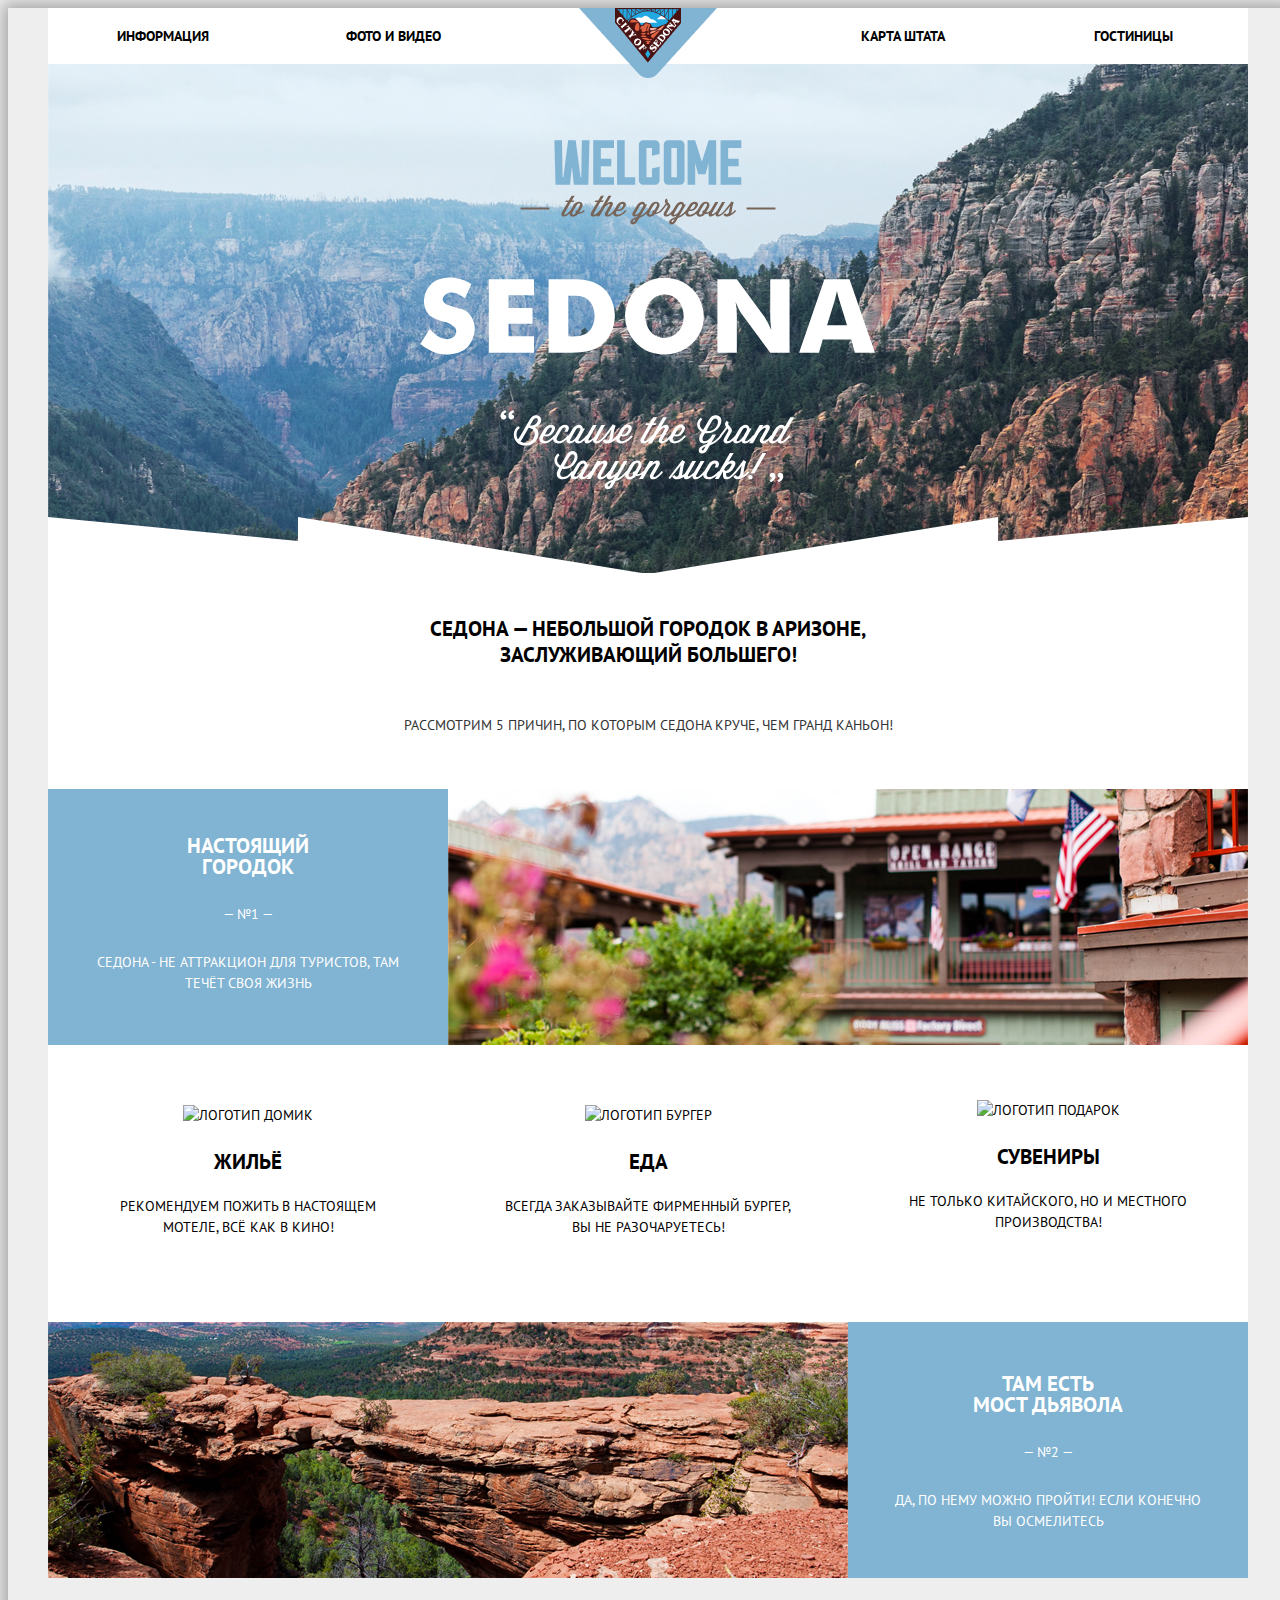
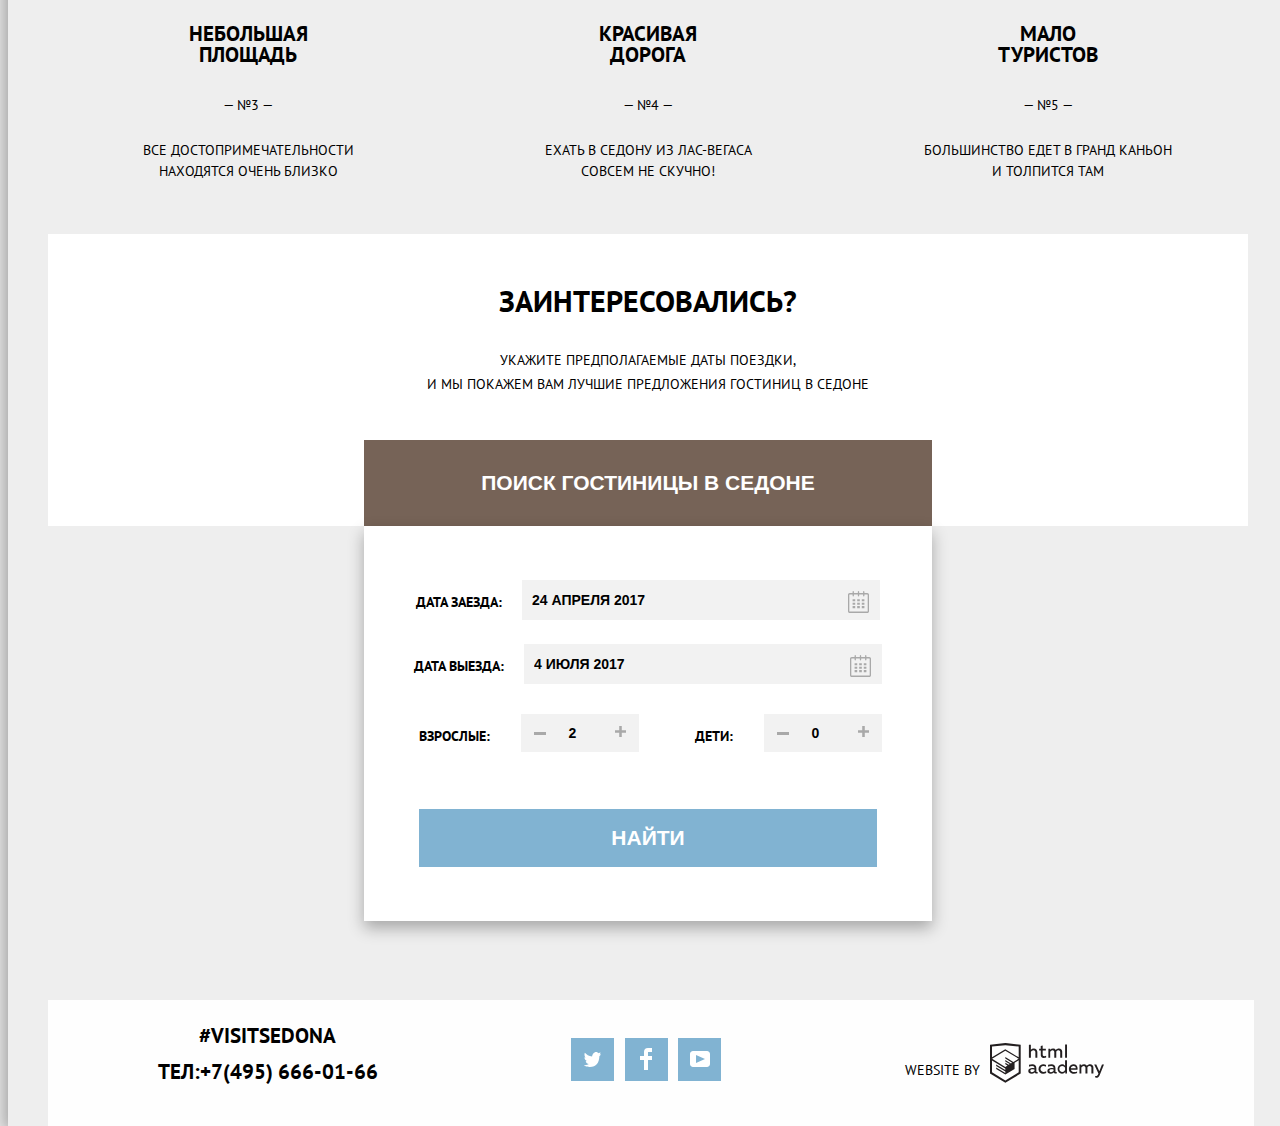
==== index.html @ 609030b5 "Завершаем вёрстку главной страницы" ====
<!DOCTYPE html>
<html class="page" lang="ru">
  <head>
    <meta charset="utf-8">
    <title>HTML Academy: Седона</title>
    <link href="https://fonts.googleapis.com/css2?family=PT+Sans:wght@400;700&display=swap" rel="stylesheet">
    <link href="css/normalize.css" rel="stylesheet">
    <link href="css/style.css" rel="stylesheet">
  </head>

  <body class="page-body">
    <div class="shadow">
    <header>
      <div class="main-header">
      <nav class="main-navigation">
          <a class="main-logo">
            <img src="img/logo.png" width="138" height="70" alt="Логотип города Седона">
          </a>
        <ul class="site-navigation">
        <li><a href="#">Информация</a></li>
        <li><a href="#">Фото и Видео</a></li>
        <li><a href="#">Карта Штата</a></li>
        <li><a href="hotels.html">Гостиницы</a></li>
        </ul>
      </nav>
    </div>
    </header>

      <main class="main">
        <div class="main-container">
        <h1 class="visually-hidden">Туризм в городе Седона</h1>
        <section class="welcome-img">
          <h2 class="visually-hidden">Приветственный баннер</h2>
          <img class="sedona-logo" src="img/welcome.svg" width="456" height="350" alt="Приветствие">
          <img class="welcome-block" src="img/background-img.png" width="1200" height="57" alt="">
        </section>

        <section class="container-feature">
            <h2 class="visually-hidden">Причины посещения Седоны</h2>
            <div class="reason-block">
              <p class="slogan">Седона — небольшой городок в Аризоне,<br> заслуживающий большего!</p>
              <p class="reasons">Рассмотрим 5 причин, по которым Седона круче, чем гранд каньон!</p>
            </div>
              <ul class="reasons-list">
                <li class="container-first">
                  <div class="reason-first">
                    <h3>Настоящий<br> городок</h3>
                    <p>— №1 —</p>
                    <p>Седона - не аттракцион для туристов, там течёт своя жизнь</p>
                  </div>
                </li>
                <li class="sity-foto-1">
                    <img src="img/image.png" width="800" height="256" alt="Фото городка Седона">
                </li>
                <li class="feature-list">
                  <li class="feature-item-1">
                    <img src="img/icon1.png" width="75" height="72" alt="Логотип домик">
                    <p class="header-item">Жильё</p>
                    <p>Рекомендуем пожить в настоящем мотеле, всё как в кино!</p>
                  </li>
                  <li class="feature-item-2">
                    <img src="img/icon3.png" width="75" height="70" alt="Логотип бургер">
                    <p class="header-item">Еда</p>
                    <p>Всегда заказывайте фирменный бургер, вы не разочаруетесь!</p>
                  </li>
                  <li class="feature-item-3">
                    <img src="img/icon2.png" width="64" height="77" alt="Логотип подарок">
                    <p class="header-item">Сувениры</p>
                    <p>Не только китайского, но и местного производства!</p>
                  </li>
                <li class="container-second">
                  <h3>Там есть<br> Мост дьявола </h3>
                  <p>— №2 —</p>
                  <p>Да, по нему можно пройти! Если конечно вы осмелитесь</p>
                </li>
                <li class="sity-foto-2">
                  <img  src="img/image2.png" width="800" height="256" alt="Фотография каньона в Седоне">
                </li>
              <li class="reasons-third">
              <p class="header-reasons">небольшая<br> площадь</p>
                  <p>— №3 —</p>
                  <p>все достопримечательности находятся очень близко</p>
              </li>
              <li class="reasons-fourth">
              <p class="header-reasons">красивая<br> дорога</p>
                <p>— №4 —</p>
                <p>ехать в седону из лас-вегаса совсем не скучно!</p>
              </li>
              <li class="reasons-fifth">
                <p class="header-reasons">мало<br> туристов</p>
                  <p>— №5 —</p>
                  <p>большинство едет в гранд каньон<br> и толпится там</p>
                </li>
              </ul>
        </section>

        <section class="container-reservation">
          <h2>Заинтересовались?</h2>
          <p>Укажите предполагаемые даты поездки,<br> и мы покажем вам лучшие предложения гостиниц в Седоне</p>
            <div class="booking-form">
              <div class="booking-button">
                <button type="button" id="search" class="search-button">Поиск гостиницы в седоне</button>
              </div>
              <div class="booking-window search-form">
                <form action="#" class="form-window">
                  <div class="check-date-1">
                    <label for="check-in-date">Дата заезда:</label>
                      <input type="text" name="check-in-date" id="check-in-date" value="24 апреля 2017" class="check-in-date">
                      <button type="button" class="calendar"><svg width="21" height="23" fill="A9A9A9" xmlns="http://www.w3.org/2000/svg"><path fill-rule="evenodd" clip-rule="evenodd" d="M16.406 3.025h2.845c.966 0 1.749.822 1.749 1.837v16.302C21 22.179 20.217 23 19.251 23H1.75C.784 23 0 22.179 0 21.164V4.862c0-1.015.784-1.837 1.75-1.837h2.843V1.648c0-.381.294-.689.657-.689.362 0 .656.308.656.689v1.377h3.938V1.648c0-.381.294-.689.657-.689.361 0 .655.308.655.689v1.377h3.938V1.648c0-.381.293-.689.656-.689.362 0 .656.308.656.689v1.377zm3.159 18.459a.448.448 0 00.123-.32h.001V4.862a.449.449 0 00-.437-.459h-2.845v1.378c0 .381-.294.689-.656.689-.363 0-.656-.308-.656-.689V4.403h-3.938v1.378c0 .381-.294.689-.655.689-.363 0-.657-.308-.657-.689V4.403H5.907v1.378c0 .381-.294.689-.656.689-.363 0-.657-.308-.657-.689V4.403H1.75a.45.45 0 00-.438.459v16.302a.45.45 0 00.438.459h17.501a.448.448 0 00.314-.139z" fill="#A9A9A9"/><path fill-rule="evenodd" clip-rule="evenodd" d="M4.594 9.225h2.625v2.066H4.594V9.225zm0 3.443h2.625v2.067H4.594v-2.067zm2.625 3.444H4.594v2.066h2.625v-2.066zm1.969 0h2.625v2.066H9.188v-2.066zm2.625-3.444H9.188v2.067h2.625v-2.067zM9.188 9.225h2.625v2.066H9.188V9.225zm7.218 6.887h-2.625v2.066h2.625v-2.066zm-2.625-3.444h2.625v2.067h-2.625v-2.067zm2.625-3.443h-2.625v2.066h2.625V9.225z" fill="#A9A9A9"/></svg></button>
                    </div>
                    <div class="check-date-2">
                      <label for="check-out-date">Дата выезда:</label>
                      <input type="text" name="check-out-date" id="check-out-date" value="4 июля 2017" class="check-out-date">
                      <button type="button" class="calendar"><svg width="21" height="23" fill="A9A9A9" xmlns="http://www.w3.org/2000/svg"><path fill-rule="evenodd" clip-rule="evenodd" d="M16.406 3.025h2.845c.966 0 1.749.822 1.749 1.837v16.302C21 22.179 20.217 23 19.251 23H1.75C.784 23 0 22.179 0 21.164V4.862c0-1.015.784-1.837 1.75-1.837h2.843V1.648c0-.381.294-.689.657-.689.362 0 .656.308.656.689v1.377h3.938V1.648c0-.381.294-.689.657-.689.361 0 .655.308.655.689v1.377h3.938V1.648c0-.381.293-.689.656-.689.362 0 .656.308.656.689v1.377zm3.159 18.459a.448.448 0 00.123-.32h.001V4.862a.449.449 0 00-.437-.459h-2.845v1.378c0 .381-.294.689-.656.689-.363 0-.656-.308-.656-.689V4.403h-3.938v1.378c0 .381-.294.689-.655.689-.363 0-.657-.308-.657-.689V4.403H5.907v1.378c0 .381-.294.689-.656.689-.363 0-.657-.308-.657-.689V4.403H1.75a.45.45 0 00-.438.459v16.302a.45.45 0 00.438.459h17.501a.448.448 0 00.314-.139z" fill="#A9A9A9"/><path fill-rule="evenodd" clip-rule="evenodd" d="M4.594 9.225h2.625v2.066H4.594V9.225zm0 3.443h2.625v2.067H4.594v-2.067zm2.625 3.444H4.594v2.066h2.625v-2.066zm1.969 0h2.625v2.066H9.188v-2.066zm2.625-3.444H9.188v2.067h2.625v-2.067zM9.188 9.225h2.625v2.066H9.188V9.225zm7.218 6.887h-2.625v2.066h2.625v-2.066zm-2.625-3.444h2.625v2.067h-2.625v-2.067zm2.625-3.443h-2.625v2.066h2.625V9.225z" fill="#A9A9A9"/></svg></button>
                    </div>
                    <div class="adults-children">
                      <label for="number-adults">Взрослые:</label>
                      <div class="minus-plus">
                        <button type="button" class="minus-button"><svg width="12" height="3" fill="A9A9A9" xmlns="http://www.w3.org/2000/svg"><path fill="#A9A9A9" d="M0 0h12v3H0z"/></svg></button>
                        <input type="number" name="number-adults" id="number-adults" value="2" class="number-adults">
                        <button type="button" class="plus-button"><svg width="11" height="11" fill="A9A9A9" xmlns="http://www.w3.org/2000/svg"><path fill-rule="evenodd" clip-rule="evenodd" d="M4.23 6.77V11h2.54V6.77H11V4.23H6.77V0H4.23v4.23H0v2.54h4.23z" fill="#A9A9A9"/></svg></button>
                      </div>
                      <label for="number-children">Дети:</label>
                      <div class="minus-plus">
                        <button type="button" class="minus-button"><svg width="12" height="3" fill="A9A9A9" xmlns="http://www.w3.org/2000/svg"><path fill="#A9A9A9" d="M0 0h12v3H0z"/></svg></button>
                        <input type="number" name="number-children" id="number-children" value="0" class="number-children">
                        <button type="button" class="plus-button"><svg width="11" height="11" fill="A9A9A9" xmlns="http://www.w3.org/2000/svg"><path fill-rule="evenodd" clip-rule="evenodd" d="M4.23 6.77V11h2.54V6.77H11V4.23H6.77V0H4.23v4.23H0v2.54h4.23z" fill="#A9A9A9"/></svg></button>
                      </div>
                      <button type="submit" class="find search-form">Найти</button>
                    </div>
                </form>
              </div>

            </div>
        </section>

        <section class="container-map">
          <h2 class="visually-hidden">Карта</h2>
          <iframe src="https://www.google.com/maps/embed?pb=!1m14!1m12!1m3!1d704470.6344280796!2d-112.04782106985809!3d34.893753697855324!2m3!1f0!2f0!3f0!3m2!1i1024!2i768!4f13.1!5e0!3m2!1sru!2sru!4v1602010228341!5m2!1sru!2sru" width="1199" height="594" frameborder="0" style="border:0;" allowfullscreen="" aria-hidden="false" tabindex="0"></iframe>
        </section>
      </div>
      </main>

      <footer>
        <div class="footer-container">
        <section class="contacts">
          <h2 class="visually-hidden">Контакты</h2>
          <p>#visitSEDONA</p>
          Тел:<a href="tel:+74956660166">+7(495) 666-01-66</a>
        </section>

        <section class="socials">
          <h2 class="visually-hidden">Социальные сети</h2>
          <ul class="socials-list">
            <li>
              <a href="#" class="social-button"><svg width="17" height="16" fill="none" xmlns="http://www.w3.org/2000/svg"><path d="M10.95 1.144c1.685-.496 2.984.27 3.577 1.18.673-.232 1.331-.482 2.011-.709a2.345 2.345 0 01-.857 1.768c.685.17 1.304-.49 1.304-.49-.169 1-1.006 1.787-1.563 2.023-.231 6.75-3.175 11.217-10.077 11.082h-.446c-.41 0-4.164-.46-4.898-1.887 2.271.196 3.893-.422 4.693-1.177-.96-.3-2.679-.477-2.979-2.95.349.106.564.228 1.19.12C1.705 9.246.374 8.53.448 6.33c.285.328 1.067.536 1.34.472-.703-.24-1.97-3.36-.894-4.952 1.818 1.854 3.735 3.606 7.152 3.773.208-2.293 1.137-3.83 2.904-4.479z" fill="#fff"/></svg></a>
            </li>
            <li>
              <a href="#" class="social-button"><svg width="12" height="22" fill="none" xmlns="http://www.w3.org/2000/svg"><path d="M12 4V0H8a4 4 0 00-4 4v4H0v4h4v10h4V12h4V8H8V4h4z" fill="#fff"/></svg></a>
            </li>
            <li>
              <a href="#" class="social-button"><svg width="20" height="16" fill="none" xmlns="http://www.w3.org/2000/svg"><path fill-rule="evenodd" clip-rule="evenodd" d="M3 0h14c1.65 0 3 1.35 3 3v10c0 1.65-1.35 3-3 3H3c-1.65 0-3-1.35-3-3V3c0-1.65 1.35-3 3-3zm3.027 4.002v7.996L15.014 8 6.027 4.002z" fill="#fff"/></svg></a>
            </li>
          </ul>
        </section>
      

        <section class="copyright">
          <div class="copyright-link">
          <h2 class="visually-hidden">Автор сайта</h2>
          <p>Website by</p>
          <a href="https://htmlacademy.ru/intensive/htmlcss" class="academy-link">
          <svg width="114" height="40" fill="#fff" xmlns="http://www.w3.org/2000/svg"><path fill-rule="evenodd" clip-rule="evenodd" d="M15.52.057h-.17L0 1.72v28.775l15.35 9.344 15.352-9.344V1.72L15.52.057zm61.498 1.565h-1.93v13.11h1.93V1.621zm-36.156.01v5.136a3.976 3.976 0 012.849-1.23 3.387 3.387 0 012.614 1.007 3.55 3.55 0 011.015 2.662v5.556h-1.973V9.466a1.984 1.984 0 00-.41-1.44 1.899 1.899 0 00-1.289-.718h-.316a3.081 3.081 0 00-2.448 1.5v5.955H38.9V1.633h1.963zm36.156 28.852h-1.74v-1.425a4.061 4.061 0 01-3.366 1.662c-2.437-.168-4.33-2.239-4.33-4.736 0-2.498 1.893-4.569 4.33-4.737a3.98 3.98 0 013.165 1.402v-5.33h1.941v13.164zm-29.952-1.425c.197-.008.392-.044.58-.107v1.435c-.398.153-.82.23-1.245.226a1.758 1.758 0 01-1.762-1.079 5.035 5.035 0 01-3.313 1.166c-1.593 0-3.07-.896-3.07-2.752 0-2.298 2.11-3.01 3.914-3.01.77.013 1.537.103 2.29.27v-.324c0-1.079-.802-1.91-2.31-1.91a7.682 7.682 0 00-3.166.69V21.83a10.56 10.56 0 013.365-.593c2.49 0 4.02 1.209 4.02 3.938v3.237a.592.592 0 00.13.429c.096.12.236.194.387.208h.18v.01zM40.27 27.84c.027.389.205.75.495 1.004.289.253.666.378 1.046.345h.116a3.537 3.537 0 002.542-1.079v-1.532a10.039 10.039 0 00-1.91-.227c-1.055 0-2.278.356-2.278 1.49h-.01zm15.752-5.902a5.183 5.183 0 00-2.712-.69h-.369a4.514 4.514 0 00-3.18 1.471 4.722 4.722 0 00-1.23 3.341v.442c.164 2.498 2.273 4.39 4.716 4.23 1.004.024 2-.187 2.912-.615v-1.845a5.185 5.185 0 01-2.564.69 2.885 2.885 0 01-2.657-1.426 3.024 3.024 0 010-3.07 2.884 2.884 0 012.657-1.427c.865-.003 1.71.26 2.427.755v-1.856zM66.15 29.06c.198-.008.393-.045.58-.108v1.435c-.397.153-.82.23-1.244.226a1.758 1.758 0 01-1.762-1.079 5.035 5.035 0 01-3.313 1.166c-1.593 0-3.07-.896-3.07-2.752 0-2.298 2.11-3.01 3.914-3.01.77.013 1.537.103 2.29.27v-.324c0-1.079-.802-1.91-2.311-1.91a7.682 7.682 0 00-3.165.69V21.83c1.084-.379 2.22-.58 3.365-.593 2.49 0 4.02 1.209 4.02 3.938v3.237a.592.592 0 00.129.429c.097.12.237.194.388.208h.18v.01zm-6.296-.212a1.468 1.468 0 01-.498-1.008h.021c0-1.133 1.16-1.489 2.279-1.489.642.015 1.281.09 1.91.227v1.532a3.537 3.537 0 01-2.543 1.079h-.116a1.404 1.404 0 01-1.053-.34zm9.472-2.918c0-1.644 1.304-2.977 2.912-2.977l.021.054c1.214 0 2.314.731 2.806 1.866v2.158a3.015 3.015 0 01-2.827 1.877c-1.608 0-2.912-1.333-2.912-2.978zm14.022-4.682c3.492 0 4.705 2.892 4.135 5.492h-6.562c.222 1.618 1.762 2.276 3.366 2.276a6.326 6.326 0 002.785-.636v1.726c-1 .436-2.08.646-3.165.615-2.67 0-5.012-1.532-5.012-4.769a4.572 4.572 0 011.145-3.268 4.37 4.37 0 013.076-1.469h.232v.033zm-2.48 3.927c.101-1.351 1.253-2.365 2.575-2.265h.042c.62-.057 1.234.17 1.675.62.442.449.666 1.075.614 1.71H80.87v-.065zm8.62 5.287v-8.966h1.74v1.079a3.983 3.983 0 012.934-1.37 3.001 3.001 0 012.785 1.51c.793-.881 1.9-1.399 3.07-1.435a3.192 3.192 0 012.489 1.01c.647.69.971 1.631.887 2.583v5.61h-2.004v-5.556a1.74 1.74 0 00-.366-1.262 1.665 1.665 0 00-1.132-.626h-.275a2.936 2.936 0 00-2.184 1.208v6.237H95.43v-5.557a1.742 1.742 0 00-.38-1.266 1.666 1.666 0 00-1.15-.611h-.21a3.153 3.153 0 00-2.333 1.392v6.074h-1.825l-.042-.054zm24.488-8.988h-2.005l-2.648 6.798-3.018-6.787h-2.11l4.221 9.063-.18.454c-.517 1.36-1.234 2.05-2.184 2.05a2.96 2.96 0 01-.897-.13v1.694c.38.096.77.147 1.161.151 1.329 0 2.585-.744 3.534-3.086l4.126-10.207zM52.689 5.787V2.55l-1.962.464v2.719h-1.583V7.49h1.646v4.5c-.067.826.234 1.64.82 2.213a2.653 2.653 0 002.197.743c.793.007 1.58-.121 2.332-.378v-1.726a4.647 4.647 0 01-1.783.356c-1.14 0-1.667-.389-1.667-1.575V7.513h3.165V5.787H52.69zm5.697 8.966V5.754h1.752v1.08a3.983 3.983 0 012.922-1.382 2.998 2.998 0 012.743 1.435c.793-.882 1.9-1.4 3.07-1.435.94-.037 1.85.347 2.491 1.052.64.704.949 1.66.843 2.617v5.62h-2.004V9.186a1.743 1.743 0 00-.366-1.262 1.668 1.668 0 00-1.132-.626h-.243a2.937 2.937 0 00-2.184 1.209v6.236h-2.005V9.185a1.742 1.742 0 00-.365-1.262 1.667 1.667 0 00-1.133-.626h-.242A3.153 3.153 0 0060.2 8.69v6.074h-1.815v-.01zm-29.689 14.55l.01-.006-.01.021v-.015zm0-11.983v11.983l-13.346 8.13-13.346-8.115V17.515l13.283 8.092v1.424l-9.105-5.503v1.414l9.157 5.621v1.5l-9.147-5.567v1.456l9.158 5.621 9.232-5.653v-6.107l4.114-2.492zm.01-1.542l-3.67 2.158-1.689 1.079-8.04-4.931v1.413l6.848 4.23-.148.097-1.055.582-5.665-3.452v1.445l4.473 2.72-1.055.722-3.376-2.05v1.414l2.215 1.338-2.247 1.36L2.11 15.863 15.31 7.729l13.399 8.049zm-13.42-9.506l13.42 8.081V3.563L15.362 2.13 2.015 3.564v10.79l13.273-8.082z" fill="#231F20"/></svg>
          </a>
        </div>
        </section>
      </div>
      </footer>
    </div>
  </body>
</html>
---- css/style.css ----
/* Variables */
:root {
    --basic-white: #FFFFFF;
    --basic-white-footer: rgba(255, 255, 255, 0.9);
    --basic-white-opasity:rgba(255, 255, 255, 0.3);
    --basic-black-opasity: rgba(0, 0, 0, 0.3);
    --basic-blue: #81B3D2;
    --basic-black: #000000;
    --basic-black-logo: #231F20;
    --basic-gray-background: #EEEEEE;
    --basic-gray-page: #888888;
    --basic-gray-text: #333333;
    --basic-gray-form: #F2F2F2;
    --basic-gray-icon: #A9A9A9;
    --basic-brown: #766357;

    
    --special-gray-locked: #6A6A6A;
    --special-gray-pointer: #ABABAB;
    --special-gray-arrow: #CACACA;
    --special-blue-guidance: #669EC0;
    --special-blue-push: #5496BD;
    --special-brown-guidance: #604E43;
    --special-brown-push: #503E33;
    --special-gray-form-guidance: #EBEBEB;
    --special-gray-logo-push: #BDBBBC; 
    --special-gray-line: #E5E5E5;
    --special-gray-button: #666666;
    --special-grey-shadow: #cfcfcf;
}

/* Global */

.page { 
    margin: 0; 
    padding: 0;
    min-width: 1200px;
    height: 100%;
    font-family: "PT Sans", Arial, sans-serif;
    font-size: 14px;
    line-height: 21px;
    color: var(--basic-black);
    text-transform: uppercase;
    background-color: var(--basic-gray-background);
}
img { 
    max-width: 100%;
    height: auto;
}
a { 
    text-decoration: none;
}
.page-body {
    min-height: 100%;
    display: grid;
    grid-template-rows: min-content 1fr min-content;
    align-content: start;
}
.shadow {
    position: relative;
    min-width: 1200px;
    margin-right: auto;
    margin-left: auto;
    box-shadow: 0px 0px 15px 5px var(--basic-black-opasity);
}
.visually-hidden {
    position: absolute;
    width: 1px;
    height: 1px;
    margin: -1px;
    border: 0;
    padding: 0;
    white-space: nowrap;
    clip-path: inset(100%);
    clip: rect(0 0 0 0);
    overflow: hidden;
}

/* Header */

.main-header{
    width: 1200px;
    margin: 0 auto;
    
}

/* Main-navigation */
.main-navigation {
    background-color: var(--basic-white);
    position: relative;
    height: 56px;
}
.site-navigation {
    list-style: none;
    padding: 0;
    margin: 0;
    display: flex;
    justify-content: space-between;
}
.site-navigation li {
    font-weight: bold;
    width: 20%;
    font-size: 14px;
    line-height: 26px;
    color: var(--basic-black);
    padding-top: 15px;
    text-align: center;
    align-items: center;
}
.site-navigation li:nth-child(2) {
    padding-right: 15px;
 }
.site-navigation li:nth-child(3) {
    margin-left: 255px;
    padding-left: 10px;
}
.main-logo {
    display: block;
    top: 0;
    display: flex;
    justify-content: center;
    position: absolute;
    left: 50%;
    transform: translateX(-50%);
}

/* User navigation */

.site-navigation a {
    color: var(--basic-black);
}
.site-navigation a:hover {
    color: var(--basic-blue);
}

/* Welcome */

.welcome-img {
    background-image: url("../img/background-photo.jpg");
    background-position: center;
    background-repeat: no-repeat;
    width: 1200px;
    height: 509px;
    text-align: center;
}
.sedona-logo {
    margin-top: 76px;
    margin-bottom: 21px;
}
.welcome-block {
    position: bottom;
}

/* Main */

.main-container {
    width: 1200px;
    margin: 0 auto;
    padding: 0 40px;
}

/* Container-feature */

.reason-block {
    width: 1200px;
    height: 216px;
}

.container-feature {
    background-color: var(--basic-white);
    display: flex;
    flex-direction: column;
}
.slogan {
    font-weight: bold;
    font-size: 21px;
    line-height: 26px;
    text-align: center;
    margin-top: 43px;
    margin-bottom: 44px;
}
.reasons {
    font-size: 14px;
    line-height: 26px;
    text-align: center;
    color: var(--basic-gray-text);
}
.reasons-list {
    padding: 0;
    margin: 0;
    list-style: none;;
    display: grid;
    grid-template-columns: 1fr 1fr 1fr;
    grid-template-rows: 256px 1fr 256px 256px; 
    grid-row-gap: 0;
    box-sizing: border-box;
}
.sity-foto-1 {
    grid-column-start: 2;
    grid-column-end: 4; 
}
.sity-foto-2 {
    grid-column-start: 1;
    grid-column-end: 3;
    grid-row-start: 3;
    grid-row-end: 4;
}
.container-first {
    text-align: center;
    background-color: var(--basic-blue);
    color: var(--basic-white);
    height: 256px;
}
.reason-first {
    display: block;
    height: 256px;
    padding: 25px 40px 0 40px;
}
.container-first h3{
    display: block;
    font-size: 21px;
    line-height: 21px;
}
.container-first p{
    display: block;
    font-size: 14px;
    line-height: 21px;
    margin-top: 27px;
}
    
.feature-item-1,
.feature-item-2,
.feature-item-3 {
    text-align: center;
    padding: 60px 50px 70px 50px;
    background-color: var(--basic-white); 
}
.feature-item-1 {
    grid-column-start: 1;
    grid-column-end: 2;
    grid-row-start: 2;
    grid-row-end: 3;
}
.feature-item-2 {
    grid-column-start: 2;
    grid-column-end: 3;
    grid-row-start: 2;
    grid-row-end: 3;
}
.feature-item-3 {
    grid-column-start: 3;
    grid-column-end: 4;
    grid-row-start: 2;
    grid-row-end: 3;
    padding-top: 55px;
}
.header-item {
    font-weight: bold;
    font-size: 21px;
    line-height: 21px;
    color: var(--basic-black);
    list-style: none;
    margin-top: 25px;
    margin-bottom: 24px;
}
.feature-item p {
    font-size: 14px;
    line-height: 21px;
    color: var(--basic-gray-text);
}
.container-second {
    height: 256px;
    text-align: center;
    background-color: var(--basic-blue);
    color: var(--basic-white);
    grid-column-start: -1;
    grid-column-end: -2;
    grid-row-start: 3;;
    grid-row-end: 3;
    padding: 30px 40px 0 40px;
    display: block;
}
.container-second h3 {
    font-size: 21px;
    line-height: 21px;
    display: block;
}
.container-second p {
    font-size: 14px;
    line-height: 21px;
    margin-top: 27px;
    display: block;
}
.reasons-third,
.reasons-fourth,
.reasons-fifth {
    padding: 40px 70px;
    background-color: var(--basic-gray-background); 
}
.header-reasons {
    font-size: 21px;
    line-height: 21px;
    text-align: center;
    font-weight: bold;
    text-transform: uppercase;
    margin-top: 5px;
    margin-bottom: 30px;
}
.reasons-third p:last-child,
.reasons-fourth p:last-child,
.reasons-fifth p:last-child {
    margin-top: 24px;
}
.reasons-third,
.reasons-fourth,
.reasons-fifth p {
    line-height: 21px;
    text-align: center;
}
.reasons-third {
    grid-column-start: 1;
    grid-column-end: 2;
    grid-row-start: 4;
    grid-row-end: 5;

}
.reasons-fourth {
    grid-column-start: 2;
    grid-column-end: 3;
    grid-row-start: 4;
    grid-row-end: 5;

}
.reasons-fifth {
    grid-column-start: 3;
    grid-column-end: 4;
    grid-row-start: 4;
    grid-row-end: 5;
}


/* Reservation*/

.container-reservation {
    text-align: center;
    background-color: var(--basic-white);
    width: 1200px;
    min-height: 291px;
    display: flex;
    flex-wrap: wrap;
    justify-content: center;
}
.container-reservation h2 {
    font-size: 30px;
    line-height: 24px;
    text-align: center;
    color: var(--basic-black);
    padding: 30px 320px 0 320px;
    margin-bottom: 20px;
}
.container-reservation p {
    font-size: 14px;
    line-height: 24px;
    text-align: center;
    color: var(--basic-black);
    padding: 15px 340px 0 340px;
    margin-top: 0;
}
.booking-form {
    margin-top: 30px;
}
.booking-window {
    text-transform: uppercase;
    font-size: 14px;
    line-height: 26px;
    font-weight: bold;
    background-color: var(--basic-white);
    width: 568px;
    height: 395px;
    box-shadow: 0px 7px 15px var(--basic-black-opasity);
    position: absolute;
    left: 50%;
    transform: translateX(-50%);
    z-index: 1;
}
.search-form {
    display: flex;
    flex-wrap: wrap;
    justify-content: space-between;
    align-items: flex-start;
}
.form-window {
    padding: 50px;
}
.search-form input{
    text-transform: uppercase;
    font-size: 14px;
    line-height: 26px;
    font-weight: bold;
    background-color: var(--basic-gray-form);
    border: none;
}
.search-form input:hover {
    background-color: var(--special-gray-form-guidance);
}
.search-form input:focus {
    border: 2px solid var(--special-gray-line);
    background-color: var(--basic-white);
}
.check-date-1,
.check-date-2 {
    display: inline-flex;
    flex-wrap: wrap;
    position: relative;
    padding-top: 4px;
}
.check-date-1 {
    padding-bottom: 20px;
}
.check-date-1 label,
.check-date-2 label {
    padding-top: 9px;
}
.calendar{
    position: absolute;
    right: 5px;
    top: 13px;
    border: none;
    outline: none;
    background-color: var(--basic-gray-form);
}
.check-in-date,
.check-out-date {
    width: 346px;
    height: 38px;
    margin-left: 20px;
    padding-left: 10px;
}
.minus-button,
.plus-button {
    border: none;
    outline: none;
}
.minus-button {
    padding-bottom: 5px;
}
.calendar:hover path{
    fill: var(--basic-black);
}
.calendar:active path{
    fill: var(--basic-blue);
}
.adults-children {
    display: inline-flex;
    flex-wrap: wrap;
    justify-content: space-between;
    margin-top: 30px;
}
.adults-children label {
    padding-top: 9px;
    margin-left: 25px;
}
.adults-children label:first-child {
    margin-left: 5px;
}
.minus-plus {
    display: flex;
    justify-content: center;
}
.minus-button:hover path{
    fill: var(--basic-black);
}
.minus-button:active path{
    fill: var(--basic-blue);
}
.plus-button:hover path{
    fill: var(--basic-black);
}
.plus-button:active path{
    fill: var(--basic-blue);
}
.adults-children input{
    width: 38px;
    height: 36px;
    text-align: center;
}
.minus-plus:last-child {
    margin-right: 20px;
}
.minus-button{
   width: 38px;
   height: 38px;
   background-color: var(--basic-gray-form);
}
.plus-button {
    width: 38px;
    height: 38px;
    background-color: var(--basic-gray-form);
}
.search-button{
    border: none;
    outline: none;
    width: 568px;
    height: 86px;
    background-color: var(--basic-brown);
    font-weight: bold;
    font-size: 21px;
    line-height: 26px;
    text-align: center;
    text-transform: uppercase;
    color: var(--basic-white);
}
.search-button:hover {
    background-color: var(--special-brown-guidance);
}
.search-button:active{
    background-color: var(--special-brown-push);
    color:rgb(225, 225, 225, 0,3);
}
.find{
    border: none;
    outline: none;
    font-weight: bold;
    font-size: 21px;
    line-height: 26px;
    align-items: center;
    text-align: center;
    text-transform: uppercase;
    color: var(--basic-white);
    background-color: var(--basic-blue);
    width: 458px;
    height: 58px;
    display: inline-flex;
    flex-wrap: wrap;
    justify-content: center;
    margin-top: 57px;
    margin-left: 5px;
}
.find:hover {
    background-color: var(--special-blue-guidance);
}
.find:active {
    background-color: var(--special-blue-push);
    color:rgb(225, 225, 225, 0,3);
}

/* Filter */

.filter {
    background-image: url("../img/background.png");
    background-position: center;
    background-repeat: no-repeat;
    min-height: 217px;
    display: flex;
    flex-wrap: wrap;
    justify-content: space-between;
    padding-right: 70px;
    padding-left: 70px;
}
.infrastructure {
    padding-top: 11px;
}
.infrastructure h3,
.hotel-type h3{
    font-weight: bold;
    font-size: 16px;
    line-height: 21px;
    text-transform: uppercase;
    color: var(--basic-white);
}
.infrastructure ul,
.hotel-type ul {
    list-style: none;
    margin: 0;
    padding: 0;
    padding-left: 43px;
    padding-top: 10px;
}
.infrastructure li,
.hotel-type li {
    font-size: 14px;
    line-height: 21px;
    text-transform: uppercase;
    color: var(--basic-white);
    padding-bottom: 25px;
}
.filter-option label {
    position: relative;
    display: block;
}
.filter-input-checkbox + label::before {
    content: "";
    position: absolute;
    left: -42px;
    top: 0;
    width: 20px;
    height: 20px;
    border: 2px solid var(--basic-white);
    border-radius: 3px;
}
.filter-input-checkbox:checked + label::after {
    content: "";
    position: absolute;
    top: 2px;
    left: -38px;
    width: 23px;
    height: 23px;
    background-image: url("../img/tick.svg");
    background-repeat: no-repeat;
    background-position: 0 0;
}
.hotel-type{
    padding-top: 11px;
    padding-right: 230px;
}
.hotel-type label{
    position: relative;
    display: block;
}
.filter-item {
    margin: 0;
    padding: 0;
    border: none;
    margin-top: 26px;
    margin-right: 2px;
}
.filter-item legend {
    font-weight: bold;
    font-size: 16px;
    line-height: 21px;
    text-transform: uppercase;
    color: var(--basic-white);
    margin-bottom: 10px;
}
.range-filter {
    width: 317px;  
}
.range-controls .scale {
    height: 2px;
    background: var(--basic-white-opasity);
    margin-bottom: 20px;  
}
 .range-controls .bar {
    width: 80%;
    height: 2px;
    background: var(--basic-white);
}
.range-controls {
    position: relative;
    padding-top: 20px;
}
.range-controls .toggle {
    position: absolute;
    top: 12px;
    left:0;
    width: 4px;
    height: 4px;
    padding: 0;
    border: 8px solid var(--basic-white);
    background-color: var(--special-gray-pointer);
    border-radius: 50%;
    box-shadow: 0 2px 1px 0 var(--special-grey-shadow);
}
.toggle:hover {
    transform:  scaleX(1.2) scaleY(1.2);
}
.range-controls .toggle-min {
    left: 0;
}  
.range-controls .toggle-max {
    left: 250px;
}
.filter-item input{
    border: none;
    background: none;
    display: inline-block;
    width: 50px;
    height: 30px;
    text-align: center;
    text-transform: uppercase;
    font-size: 14px;
    line-height: 21px;
    color: var(--basic-white);
}
.price {
    width: 250px;
    height: 33px;
    border: 2px solid var(--basic-white);
    border-radius: 2px;
    padding-left: 60px;
}
.price label {
    margin-top: 40px;
    text-align: center;
    text-transform: uppercase;
    font-size: 14px;
    line-height: 21px;
    color: var(--basic-white);
}
.max-price {
    padding-left: 70px;
    position: relative;
}
.max-price::after {
    content: "";
    position: absolute;
    top: -2px;
    left: 24px;
    width: 2px;
    height: 22px;
    background: var(--basic-white);
}
.show {
    border: 2px solid var(--basic-white);
    border-radius: 2px;
    background: none;
    width: 137px;
    height: 36px;
    font-size: 14px;
    line-height: 21px;
    align-items: center;
    text-transform: uppercase;
    color: var(--basic-white);
    position: absolute;
    left: 87px;
    top: 55px;
}
.show:hover {
    background-color: var(--basic-white);
    color: var(--basic-black);
}

/* Search-result */

.search-result {
    background-color: var(--basic-white);
    height: 86px;
    padding-left: 73px;
    padding-right: 73px;
}
.search-field {
    display: flex;
    justify-content: space-between;
    align-content: center;
}
.search-result h3 {
    text-align: left;
    font-size: 21px;
    line-height: 26px;
    font-weight: bold;
    color: var(--basic-black);
    padding-top: 9px;
}
.search-result p {
    font-size: 12px;
    line-height: 18px;
    color: var(--basic-black);
    padding-top: 20px;
    padding-left: 46px;
}
.search-result ul {
    list-style: none;
    padding: 0;
    margin: 0;
    text-align: center;
    display: flex;
    padding-top: 30px;
    padding-left: 40px;
}
.search-result li:not(:first-child){ 
    padding-left: 35px;
}
.search-result-category {
    flex-grow: 1;
}
.search-result-category a {
    font-size: 12px;
    line-height: 18px;
    color: var(--basic-black);
    opacity: 0.3;
    border-bottom: 1px dashed var(--basic-blue);
    flex-grow: 1;
}
.search-result-category a:hover {
    color: var(--basic-blue);
}
.search-result-category a:active {
    color: var(--basic-black);
    opacity: 1;
    border-bottom: none;
}
.arrow {
    padding-top: 35px;
}
.arrow a:first-child{
    padding-right: 9px;
}
.arrow-1:hover path {
    fill: var(--basic-black);
}
.arrow-2:hover path {
    fill: var(--basic-black);
}
.arrow-1:active path {
    fill: var(--basic-blue);
}
.arrow-2:active path {
    fill: var(--basic-blue);
}
/* Hotels */

.hotels {
    background-color: var(--basic-white);
    display: flex;
    flex-direction: column;
    flex-grow: 1;
}
.hotels ul {
    list-style: none;
    padding: 0;
    margin: 0;
}
.hotel-name {
    font-weight: bold;
    font-size: 21px;
    line-height: 26px;
    color: var(--basic-black);
}
.hotel-name:hover {
    color: var(--basic-blue);
}
.hotel-name:active {
    color: var(--basic-black-opasity);
}
.hotels p {
    font-size: 14px;
    line-height: 21px;
    color: var(--basic-gray-text);
}
.hotels-list-1,
.hotels-list-2,
.hotels-list-3 {
   display: flex;
   justify-content: space-between;
   min-height: 150px;
   border-top: 1px solid var(--special-gray-line);
}
.hotels-list-3{
    border-bottom: 1px solid var(--special-gray-line);
}
.hotel-img-1,
.hotel-img-2,
.hotel-img-3 {
   padding-top: 30px;
   padding-left: 73px;
}  
.hotels-description-1,
.hotels-description-2,
.hotels-description-3 {
    flex-grow: 1;
    align-items: center;
    padding-top: 21px;
    padding-left: 29px;
}

/* Button*/

.more {
    font-size: 14px;
    line-height: 21px;
    font-weight: bold;
    color: var(--basic-white);
    background-color: var(--basic-blue);
    display: inline-block;
    width: 110px;
    height: 27px;
    text-align: center; 
}
.more:hover {
    background-color: var(--special-blue-guidance);
}
.more:active {
    color: var(--basic-white-opasity);
    background-color: var(--special-blue-push);
}
.reserve {
    font-size: 14px;
    line-height: 21px;
    font-weight: bold;
    color: var(--basic-white);
    background-color: var(--basic-brown);
    display: inline-block;
    width: 142px;
    height: 27px;
    text-align: center;
}
.reserve:hover {
    background-color: var(--special-brown-guidance);
}
.reserve:active {
    color: var(--basic-white-opasity);
    background-color: var(--special-brown-push);

}
.rating {
    font-size: 14px;
    line-height: 21px;
    color: var(--special-gray-button);
    background-color: var(--basic-gray-form);
    display: block;
    width: 110px;
    height: 27px;
    margin-top: 43px;
    text-align: center;
}
.stars {
    text-align: right;
    padding-left: 3px;
}
.stars-rating {
    padding-top: 15px;
    padding-right: 74px;
}


/* Map */

.container-map {
    text-align: center;
    position: relative;
}

/* Footer*/

.footer-container{
    text-align: center;
    background-color: var(--basic-white-footer);
    width: 1200px;
    min-height: 120px;
    margin: 0 auto;
    display: flex;
    justify-content: space-around;
    align-items: flex-start;
    position: absolute;
    bottom: 0;
    left: 40px;
    padding: 3px;
}
.contacts {
    font-size: 21px;
    line-height: 26px;
    color: var(--basic-black);
    text-decoration: none;
    font-weight: bold;
    padding: 15px 20px;
}
.contacts a {
    font-size: 21px;
    line-height: 26px;
    color: var(--basic-black);
    text-decoration: none;
    font-weight: bold;
}
.contacts p {
    font-size: 21px;
    line-height: 26px;
    color: var(--basic-black);
    margin-bottom: 10px;
    margin-top: 5px;
}
.socials {
    width: 150px;
    padding: 35px 10px 10px 0;
}
.socials-list {
    list-style: none;
    padding: 0;
    margin: 0;
    display: flex;
    flex-wrap: wrap;
    justify-content: space-between;
}
.socials-list a:hover {
    background-color: var(--special-blue-guidance);
}
.socials-list a:active {
    background-color: var(--special-blue-push);
    fill-opacity: 0,5;
}
.social-button {
    display: flex;
    align-items: center;
    justify-content: center;
    width: 43px;
    height: 43px;
    background-color: var(--basic-blue);
    color: inherit;
}

.copyright {
    text-align: center;
    padding: 40px 60px 10px 0;
}
.copyright p {
    font-size: 14px;
    line-height: 26px;
    color: var(--basic-black);
    vertical-align: middle;
    margin-right: 10px;
}
.academy-link:hover path {
   fill: var(--basic-blue);
}
.academy-link:active path{
    fill: var(--special-gray-logo-push);
 }
.copyright-link{
    display: flex;
    box-sizing: border-box;
}
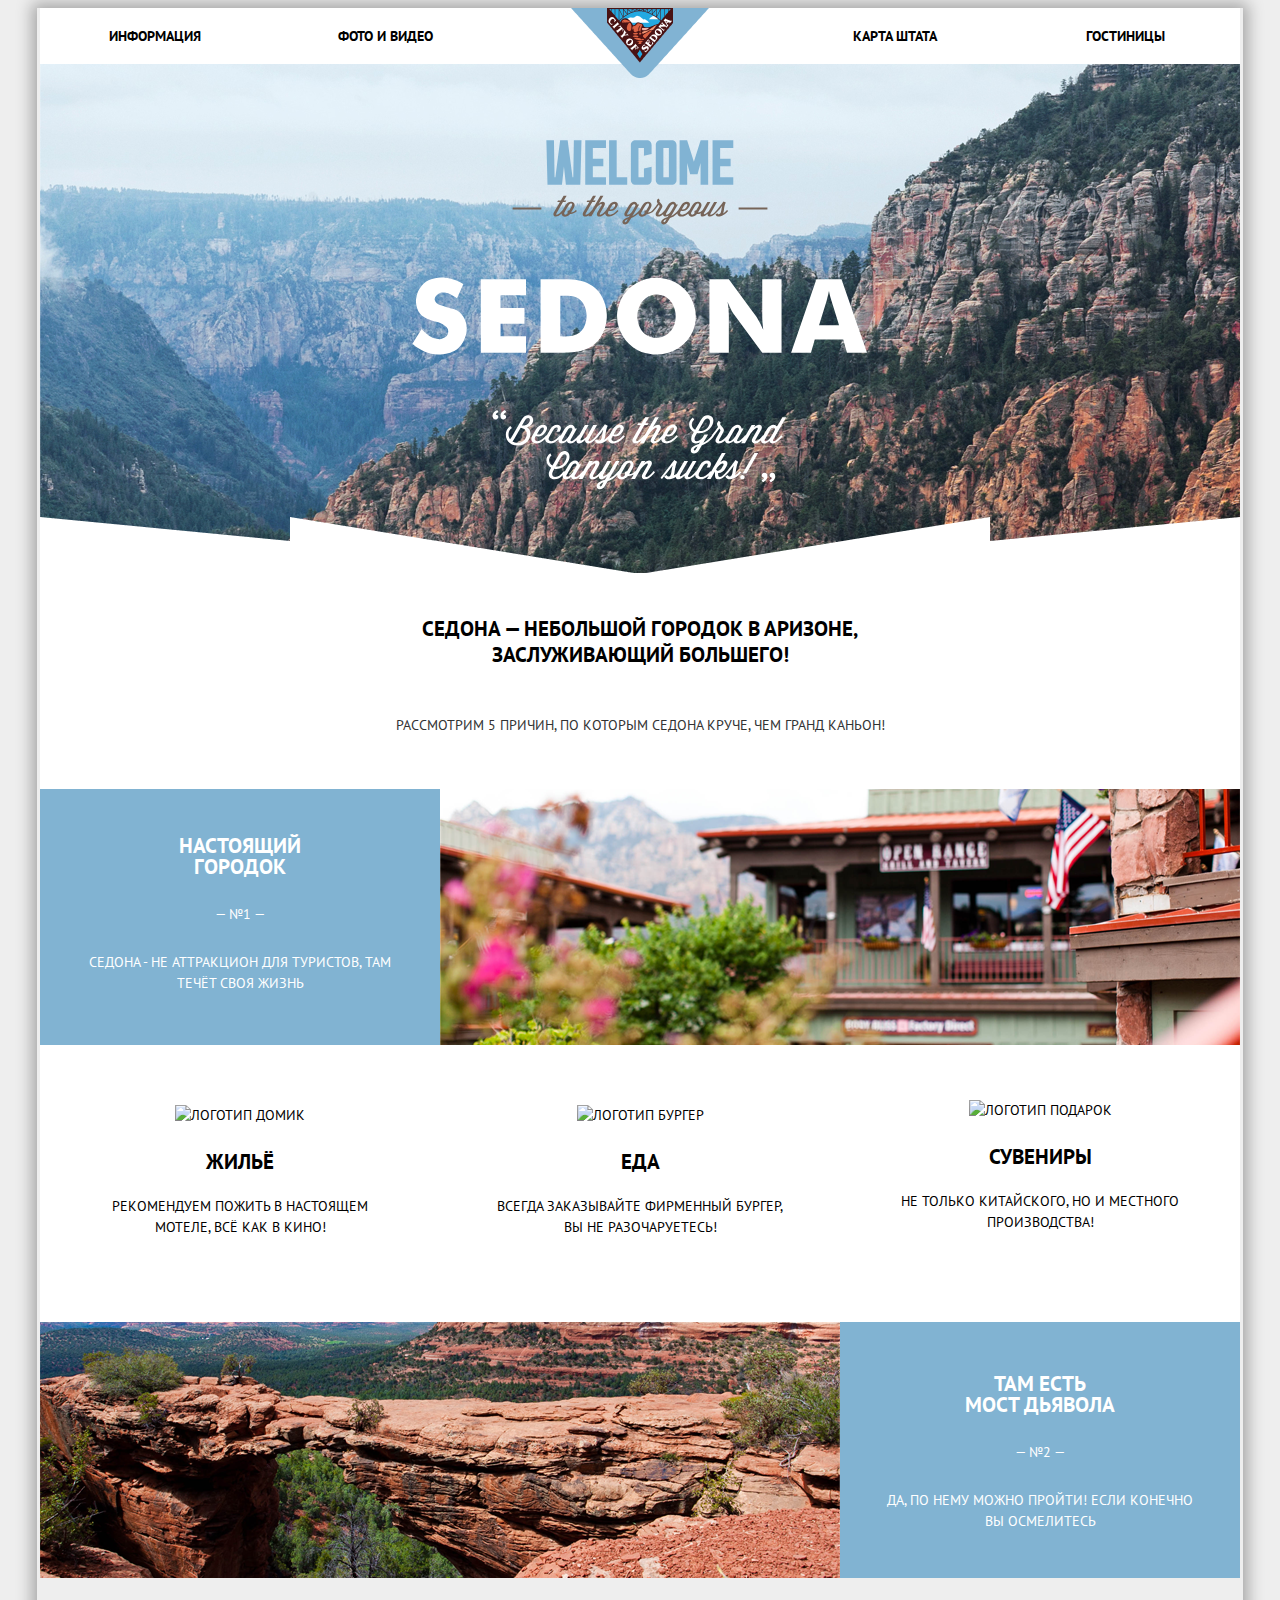
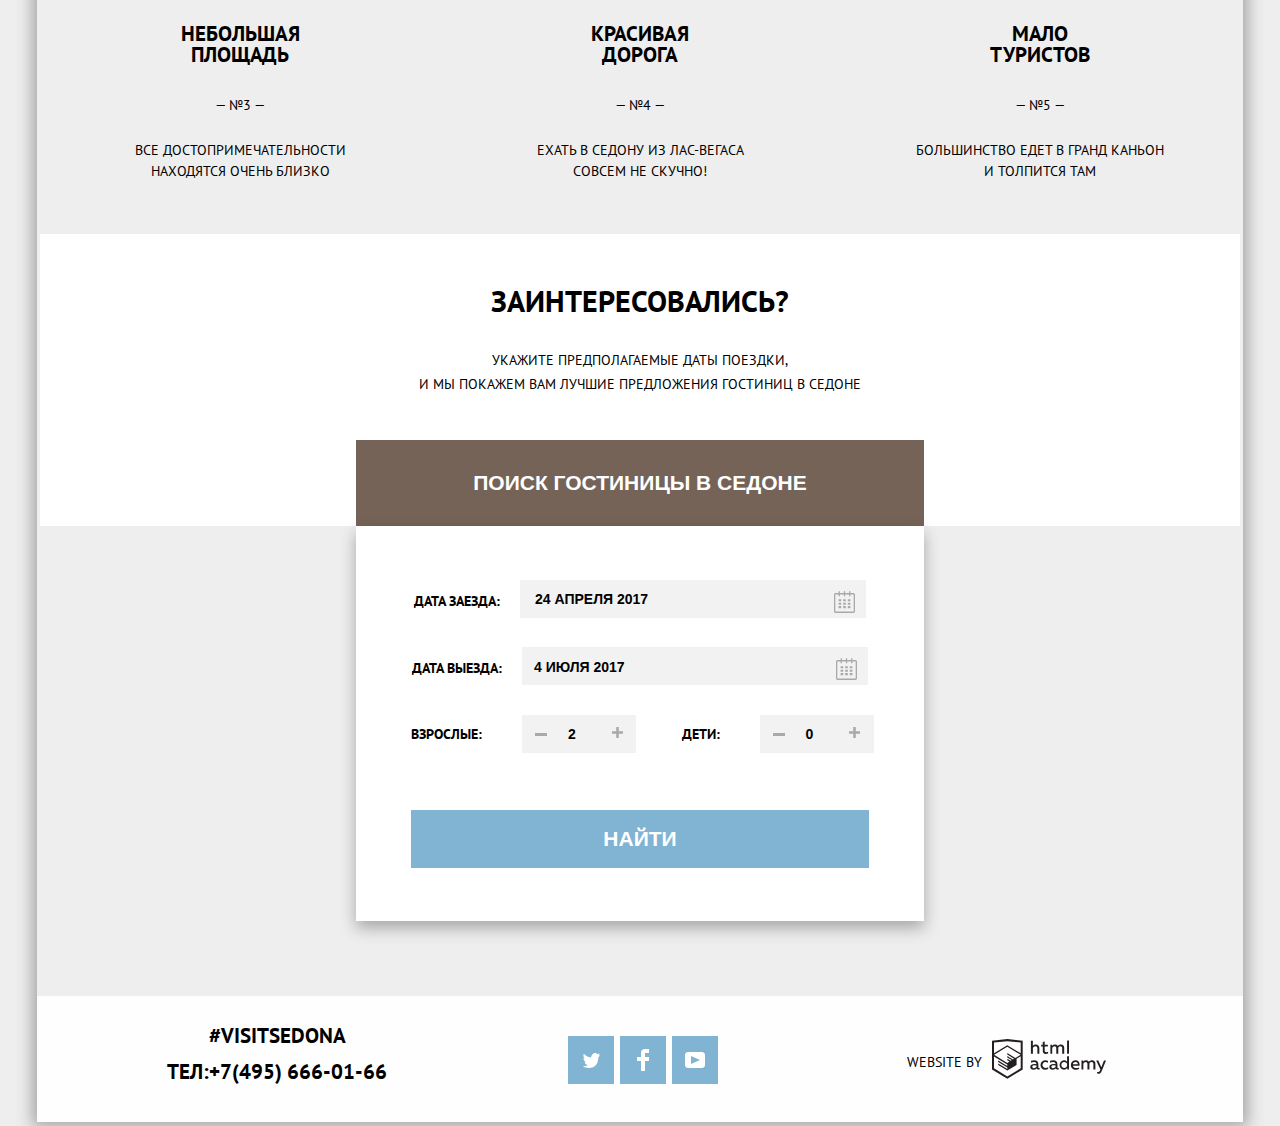
==== commit 7e9e84e0: "Исправление ошибок  верстка главное страницы" ====
--- a/index.html
+++ b/index.html
@@ -153,7 +153,7 @@
           <h2 class="visually-hidden">Социальные сети</h2>
           <ul class="socials-list">
             <li>
-              <a href="#" class="social-button"><svg width="17" height="16" fill="none" xmlns="http://www.w3.org/2000/svg"><path d="M10.95 1.144c1.685-.496 2.984.27 3.577 1.18.673-.232 1.331-.482 2.011-.709a2.345 2.345 0 01-.857 1.768c.685.17 1.304-.49 1.304-.49-.169 1-1.006 1.787-1.563 2.023-.231 6.75-3.175 11.217-10.077 11.082h-.446c-.41 0-4.164-.46-4.898-1.887 2.271.196 3.893-.422 4.693-1.177-.96-.3-2.679-.477-2.979-2.95.349.106.564.228 1.19.12C1.705 9.246.374 8.53.448 6.33c.285.328 1.067.536 1.34.472-.703-.24-1.97-3.36-.894-4.952 1.818 1.854 3.735 3.606 7.152 3.773.208-2.293 1.137-3.83 2.904-4.479z" fill="#fff"/></svg></a>
+              <a href="#" class="social-button"><svg width="17" height="16" fill="none"  xmlns="http://www.w3.org/2000/svg"><path d="M10.95 1.144c1.685-.496 2.984.27 3.577 1.18.673-.232 1.331-.482 2.011-.709a2.345 2.345 0 01-.857 1.768c.685.17 1.304-.49 1.304-.49-.169 1-1.006 1.787-1.563 2.023-.231 6.75-3.175 11.217-10.077 11.082h-.446c-.41 0-4.164-.46-4.898-1.887 2.271.196 3.893-.422 4.693-1.177-.96-.3-2.679-.477-2.979-2.95.349.106.564.228 1.19.12C1.705 9.246.374 8.53.448 6.33c.285.328 1.067.536 1.34.472-.703-.24-1.97-3.36-.894-4.952 1.818 1.854 3.735 3.606 7.152 3.773.208-2.293 1.137-3.83 2.904-4.479z" fill="#fff"/></svg></a>
             </li>
             <li>
               <a href="#" class="social-button"><svg width="12" height="22" fill="none" xmlns="http://www.w3.org/2000/svg"><path d="M12 4V0H8a4 4 0 00-4 4v4H0v4h4v10h4V12h4V8H8V4h4z" fill="#fff"/></svg></a>
--- a/css/style.css
+++ b/css/style.css
@@ -55,12 +55,12 @@
     display: grid;
     grid-template-rows: min-content 1fr min-content;
     align-content: start;
+    
 }
 .shadow {
     position: relative;
-    min-width: 1200px;
+    margin-left: auto;
     margin-right: auto;
-    margin-left: auto;
     box-shadow: 0px 0px 15px 5px var(--basic-black-opasity);
 }
 .visually-hidden {
@@ -156,7 +156,7 @@
 .main-container {
     width: 1200px;
     margin: 0 auto;
-    padding: 0 40px;
+    
 }
 
 /* Container-feature */
@@ -415,11 +415,11 @@
     padding-top: 4px;
 }
 .check-date-1 {
-    padding-bottom: 20px;
+    padding-bottom: 25px;
 }
 .check-date-1 label,
 .check-date-2 label {
-    padding-top: 9px;
+    padding-top: 8px;
 }
 .calendar{
     position: absolute;
@@ -427,14 +427,23 @@
     top: 13px;
     border: none;
     outline: none;
-    background-color: var(--basic-gray-form);
+    background: transparent;
 }
 .check-in-date,
 .check-out-date {
     width: 346px;
     height: 38px;
     margin-left: 20px;
-    padding-left: 10px;
+    padding-left: 12px;
+    border: none;
+    outline: none;
+    box-sizing: border-box;
+}
+.check-in-date {
+    padding-left: 15px;
+}
+.check-date-2 input {
+    padding-top: 3px;
 }
 .minus-button,
 .plus-button {
@@ -457,11 +466,8 @@
     margin-top: 30px;
 }
 .adults-children label {
-    padding-top: 9px;
-    margin-left: 25px;
-}
-.adults-children label:first-child {
-    margin-left: 5px;
+    padding-top: 6px;
+    padding-left: 5px;
 }
 .minus-plus {
     display: flex;
@@ -479,10 +485,13 @@
 .plus-button:active path{
     fill: var(--basic-blue);
 }
-.adults-children input{
+.adults-children input {
     width: 38px;
-    height: 36px;
-    text-align: center;
+    height: 38px;
+    text-align: center;
+    box-sizing: border-box;
+    outline: none;
+    border: none;
 }
 .minus-plus:last-child {
     margin-right: 20px;
@@ -928,6 +937,7 @@
 .container-map {
     text-align: center;
     position: relative;
+    z-index: -1;
 }
 
 /* Footer*/
@@ -941,10 +951,11 @@
     display: flex;
     justify-content: space-around;
     align-items: flex-start;
-    position: absolute;
+    margin-top: -130px;
     bottom: 0;
     left: 40px;
     padding: 3px;
+    z-index: auto;
 }
 .contacts {
     font-size: 21px;
@@ -952,7 +963,7 @@
     color: var(--basic-black);
     text-decoration: none;
     font-weight: bold;
-    padding: 15px 20px;
+    padding: 19px 73px;
 }
 .contacts a {
     font-size: 21px;
@@ -970,7 +981,7 @@
 }
 .socials {
     width: 150px;
-    padding: 35px 10px 10px 0;
+    padding: 37px 80px 0 0;
 }
 .socials-list {
     list-style: none;
@@ -991,15 +1002,17 @@
     display: flex;
     align-items: center;
     justify-content: center;
-    width: 43px;
-    height: 43px;
+    width: 46px;
+    height: 48px;
     background-color: var(--basic-blue);
     color: inherit;
 }
-
+.social-button path {
+    margin-top: 20px;
+}
 .copyright {
     text-align: center;
-    padding: 40px 60px 10px 0;
+    padding: 40px 80px 0 0;
 }
 .copyright p {
     font-size: 14px;
@@ -1007,6 +1020,7 @@
     color: var(--basic-black);
     vertical-align: middle;
     margin-right: 10px;
+    margin-top: 10px;
 }
 .academy-link:hover path {
    fill: var(--basic-blue);
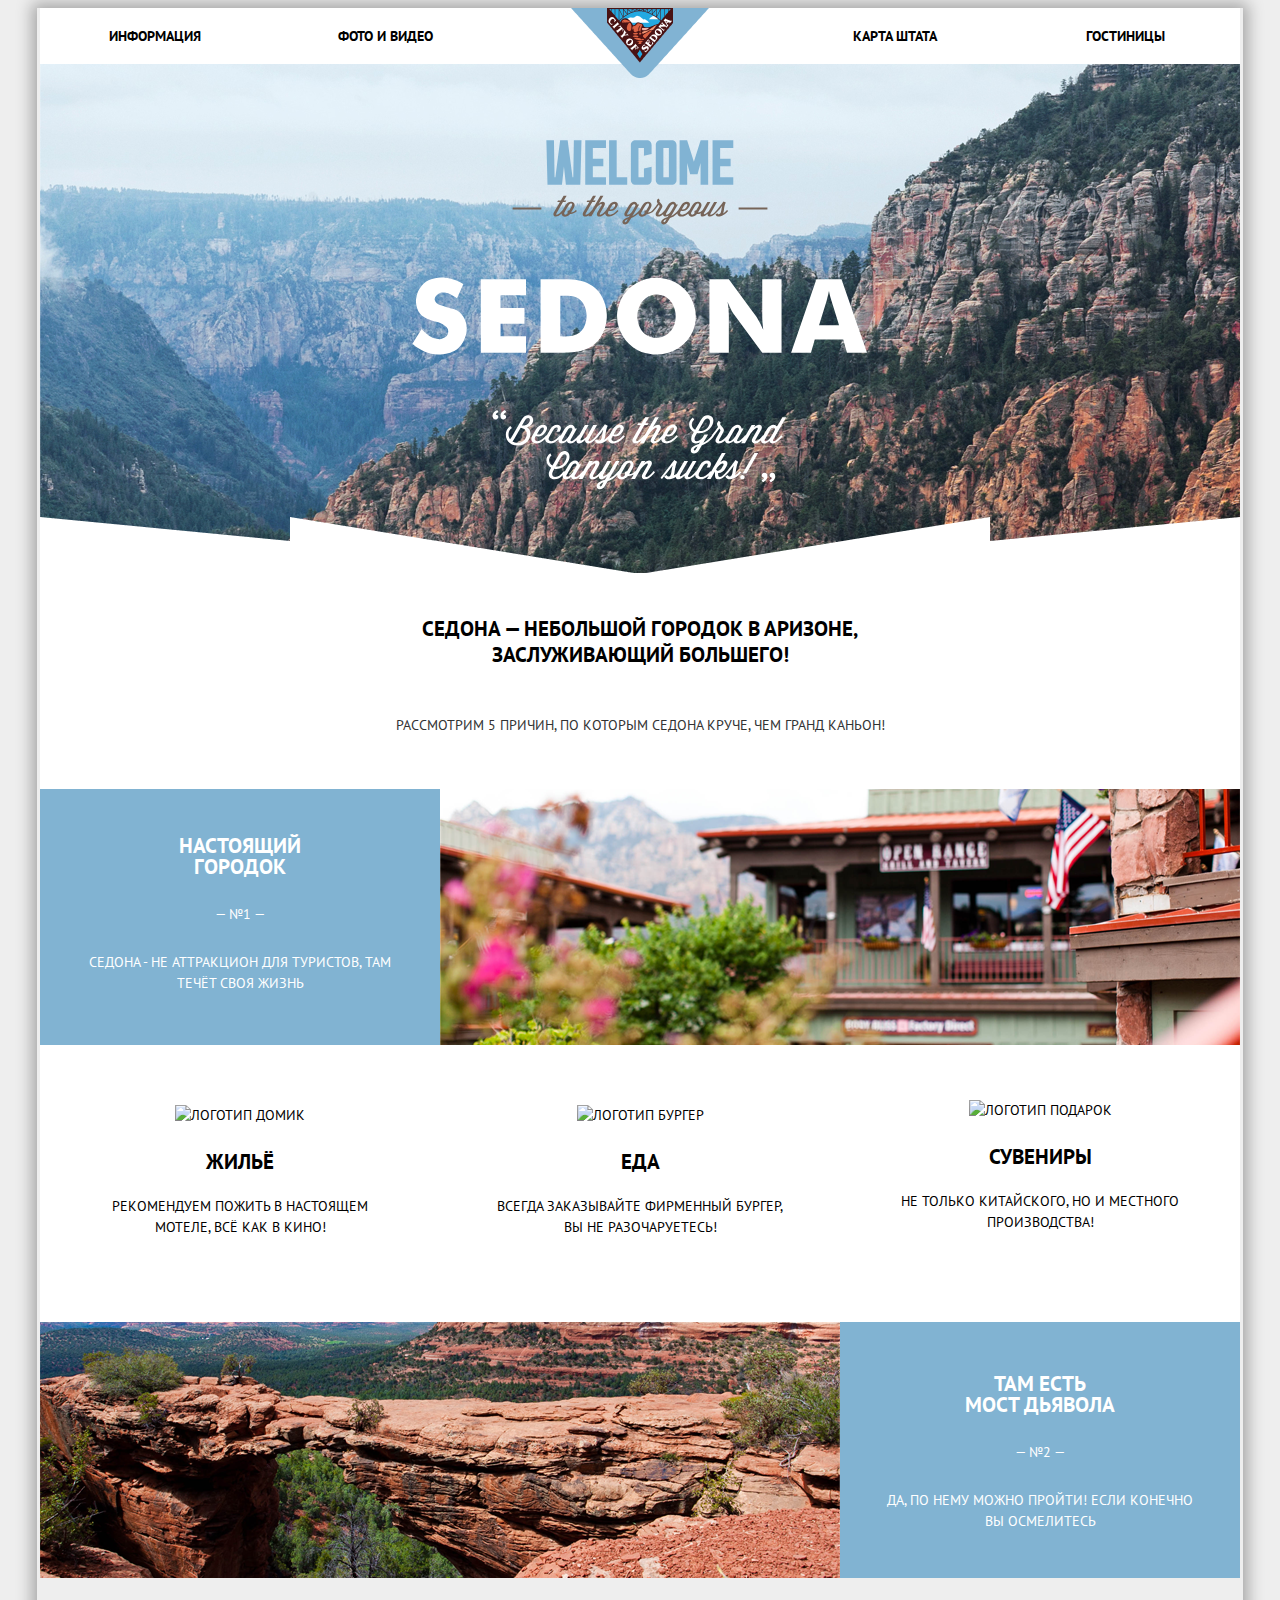
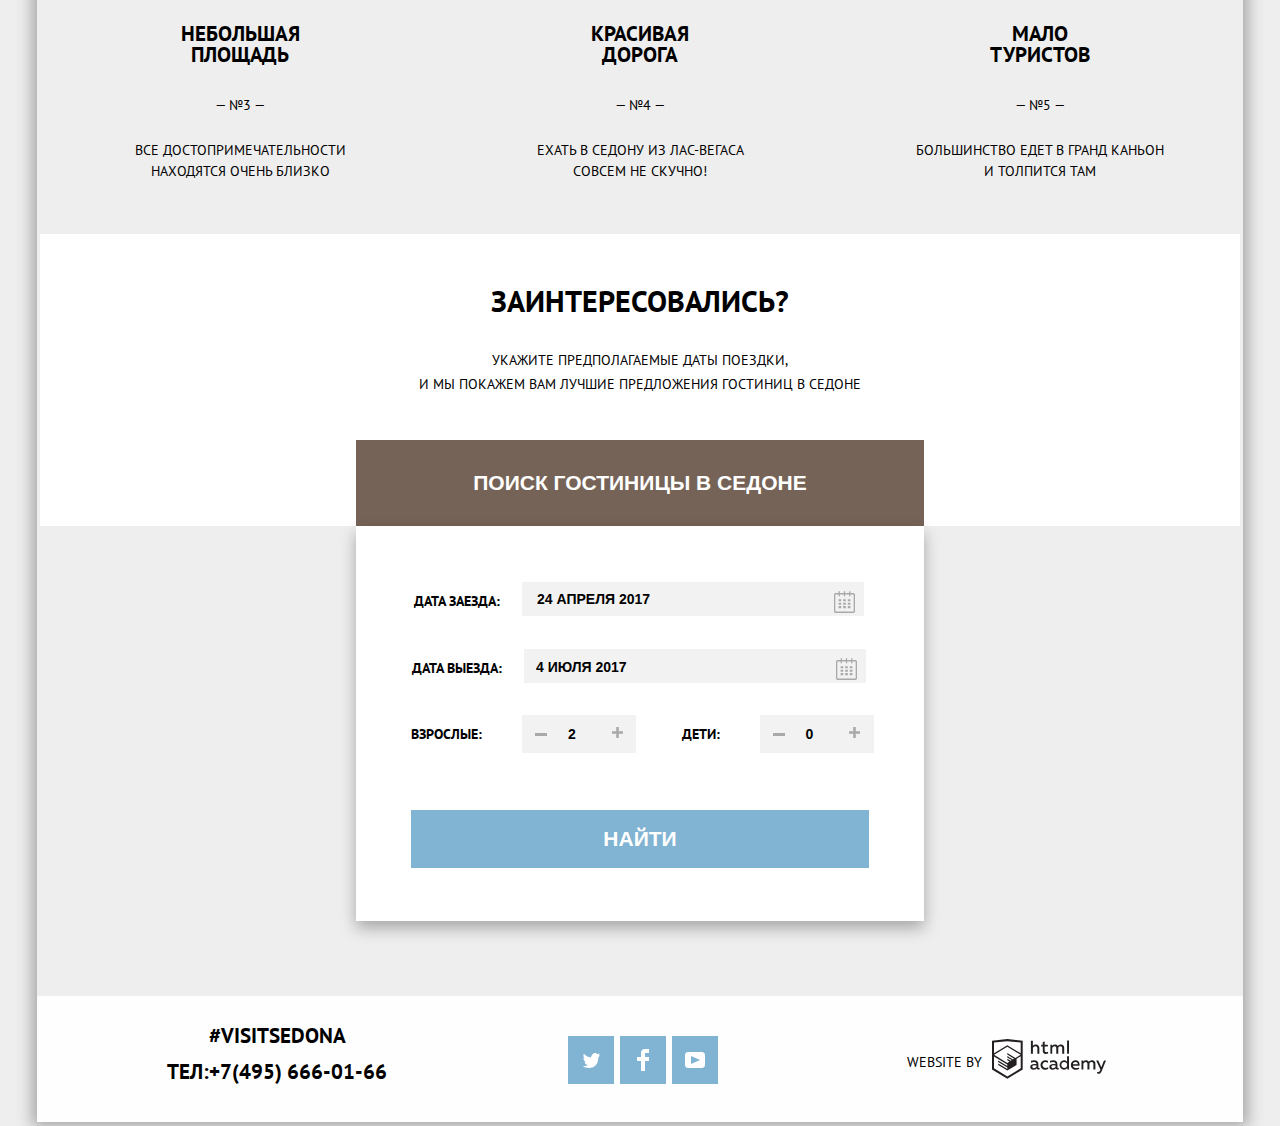
==== commit 0a992417: "Доступная разметка главной страницы" ====
--- a/index.html
+++ b/index.html
@@ -31,7 +31,7 @@
         <h1 class="visually-hidden">Туризм в городе Седона</h1>
         <section class="welcome-img">
           <h2 class="visually-hidden">Приветственный баннер</h2>
-          <img class="sedona-logo" src="img/welcome.svg" width="456" height="350" alt="Приветствие">
+          <img class="sedona-logo" src="img/welcome.svg" width="456" height="350" alt="Welcome to the gogeos Sedona because the grand canyon sucks">
           <img class="welcome-block" src="img/background-img.png" width="1200" height="57" alt="">
         </section>
 
@@ -136,7 +136,7 @@
 
         <section class="container-map">
           <h2 class="visually-hidden">Карта</h2>
-          <iframe src="https://www.google.com/maps/embed?pb=!1m14!1m12!1m3!1d704470.6344280796!2d-112.04782106985809!3d34.893753697855324!2m3!1f0!2f0!3f0!3m2!1i1024!2i768!4f13.1!5e0!3m2!1sru!2sru!4v1602010228341!5m2!1sru!2sru" width="1199" height="594" frameborder="0" style="border:0;" allowfullscreen="" aria-hidden="false" tabindex="0"></iframe>
+          <iframe src="https://www.google.com/maps/embed?pb=!1m14!1m12!1m3!1d704470.6344280796!2d-112.04782106985809!3d34.893753697855324!2m3!1f0!2f0!3f0!3m2!1i1024!2i768!4f13.1!5e0!3m2!1sru!2sru!4v1602010228341!5m2!1sru!2sru" width="1199" height="594"  style="border:0;" allowfullscreen="" title="Город Седона на карте США" aria-hidden="false"></iframe>
         </section>
       </div>
       </main>
@@ -153,13 +153,16 @@
           <h2 class="visually-hidden">Социальные сети</h2>
           <ul class="socials-list">
             <li>
-              <a href="#" class="social-button"><svg width="17" height="16" fill="none"  xmlns="http://www.w3.org/2000/svg"><path d="M10.95 1.144c1.685-.496 2.984.27 3.577 1.18.673-.232 1.331-.482 2.011-.709a2.345 2.345 0 01-.857 1.768c.685.17 1.304-.49 1.304-.49-.169 1-1.006 1.787-1.563 2.023-.231 6.75-3.175 11.217-10.077 11.082h-.446c-.41 0-4.164-.46-4.898-1.887 2.271.196 3.893-.422 4.693-1.177-.96-.3-2.679-.477-2.979-2.95.349.106.564.228 1.19.12C1.705 9.246.374 8.53.448 6.33c.285.328 1.067.536 1.34.472-.703-.24-1.97-3.36-.894-4.952 1.818 1.854 3.735 3.606 7.152 3.773.208-2.293 1.137-3.83 2.904-4.479z" fill="#fff"/></svg></a>
+              <span class="visually-hidden">Твиттер</span>
+              <a href="#" class="social-button"><svg aria-hidden="true" focusable="false" width="17" height="16" fill="none"  xmlns="http://www.w3.org/2000/svg"><path d="M10.95 1.144c1.685-.496 2.984.27 3.577 1.18.673-.232 1.331-.482 2.011-.709a2.345 2.345 0 01-.857 1.768c.685.17 1.304-.49 1.304-.49-.169 1-1.006 1.787-1.563 2.023-.231 6.75-3.175 11.217-10.077 11.082h-.446c-.41 0-4.164-.46-4.898-1.887 2.271.196 3.893-.422 4.693-1.177-.96-.3-2.679-.477-2.979-2.95.349.106.564.228 1.19.12C1.705 9.246.374 8.53.448 6.33c.285.328 1.067.536 1.34.472-.703-.24-1.97-3.36-.894-4.952 1.818 1.854 3.735 3.606 7.152 3.773.208-2.293 1.137-3.83 2.904-4.479z" fill="#fff"/></svg></a>
             </li>
             <li>
-              <a href="#" class="social-button"><svg width="12" height="22" fill="none" xmlns="http://www.w3.org/2000/svg"><path d="M12 4V0H8a4 4 0 00-4 4v4H0v4h4v10h4V12h4V8H8V4h4z" fill="#fff"/></svg></a>
+              <span class="visually-hidden">Фейсбук</span>
+              <a href="#" class="social-button"><svg aria-hidden="true" focusable="false" width="12" height="22" fill="none" xmlns="http://www.w3.org/2000/svg"><path d="M12 4V0H8a4 4 0 00-4 4v4H0v4h4v10h4V12h4V8H8V4h4z" fill="#fff"/></svg></a>
             </li>
             <li>
-              <a href="#" class="social-button"><svg width="20" height="16" fill="none" xmlns="http://www.w3.org/2000/svg"><path fill-rule="evenodd" clip-rule="evenodd" d="M3 0h14c1.65 0 3 1.35 3 3v10c0 1.65-1.35 3-3 3H3c-1.65 0-3-1.35-3-3V3c0-1.65 1.35-3 3-3zm3.027 4.002v7.996L15.014 8 6.027 4.002z" fill="#fff"/></svg></a>
+              <span class="visually-hidden">Ютуб</span>
+              <a href="#" class="social-button"><svg aria-hidden="true" focusable="false" width="20" height="16" fill="none" xmlns="http://www.w3.org/2000/svg"><path fill-rule="evenodd" clip-rule="evenodd" d="M3 0h14c1.65 0 3 1.35 3 3v10c0 1.65-1.35 3-3 3H3c-1.65 0-3-1.35-3-3V3c0-1.65 1.35-3 3-3zm3.027 4.002v7.996L15.014 8 6.027 4.002z" fill="#fff"/></svg></a>
             </li>
           </ul>
         </section>
--- a/css/style.css
+++ b/css/style.css
@@ -398,7 +398,7 @@
     line-height: 26px;
     font-weight: bold;
     background-color: var(--basic-gray-form);
-    border: none;
+    border: 2px solid var(--basic-white);
 }
 .search-form input:hover {
     background-color: var(--special-gray-form-guidance);
@@ -450,14 +450,23 @@
     border: none;
     outline: none;
 }
+.plus-button:focus {
+    outline: 1px solid var(--basic-black);
+}
 .minus-button {
     padding-bottom: 5px;
 }
+.minus-button:focus {
+    outline: 1px solid var(--basic-black);
+}
 .calendar:hover path{
     fill: var(--basic-black);
 }
 .calendar:active path{
     fill: var(--basic-blue);
+}
+.calendar:focus {
+    outline: 1px solid var(--basic-black);
 }
 .adults-children {
     display: inline-flex;
@@ -506,7 +515,7 @@
     height: 38px;
     background-color: var(--basic-gray-form);
 }
-.search-button{
+.search-button {
     border: none;
     outline: none;
     width: 568px;
@@ -526,7 +535,10 @@
     background-color: var(--special-brown-push);
     color:rgb(225, 225, 225, 0,3);
 }
-.find{
+.search-button:focus {
+    outline: 2px solid var(--basic-blue);
+}
+.find {
     border: none;
     outline: none;
     font-weight: bold;
@@ -552,6 +564,9 @@
     background-color: var(--special-blue-push);
     color:rgb(225, 225, 225, 0,3);
 }
+.find:focus {
+    outline: 1px solid var(--basic-black);
+}
 
 /* Filter */
 
@@ -583,7 +598,7 @@
     margin: 0;
     padding: 0;
     padding-left: 43px;
-    padding-top: 10px;
+    padding-top: 8px;
 }
 .infrastructure li,
 .hotel-type li {
@@ -596,27 +611,29 @@
 .filter-option label {
     position: relative;
     display: block;
+}
+.filter-input-checkbox:hover + label,
+.filter-input-checkbox:focus + label {    
+    outline: 1px solid var(--basic-white);
+
 }
 .filter-input-checkbox + label::before {
     content: "";
     position: absolute;
     left: -42px;
     top: 0;
-    width: 20px;
-    height: 20px;
-    border: 2px solid var(--basic-white);
-    border-radius: 3px;
-}
-.filter-input-checkbox:checked + label::after {
+    width: 23px;
+    height: 23px;
+    background-image: url("../img/checkbox-off.svg");
+}
+.filter-input-checkbox:checked + label::before{
     content: "";
     position: absolute;
-    top: 2px;
-    left: -38px;
-    width: 23px;
+    left: -42px;
+    top: 0;
+    width: 27px;
     height: 23px;
-    background-image: url("../img/tick.svg");
-    background-repeat: no-repeat;
-    background-position: 0 0;
+    background-image: url("../img/checkbox-on.svg");
 }
 .hotel-type{
     padding-top: 11px;
@@ -681,11 +698,12 @@
 }
 .filter-item input{
     border: none;
+    outline: none;
     background: none;
     display: inline-block;
     width: 50px;
     height: 30px;
-    text-align: center;
+    text-align: left;
     text-transform: uppercase;
     font-size: 14px;
     line-height: 21px;
@@ -696,25 +714,28 @@
     height: 33px;
     border: 2px solid var(--basic-white);
     border-radius: 2px;
-    padding-left: 60px;
+    padding: 0 31px ;
 }
 .price label {
     margin-top: 40px;
-    text-align: center;
-    text-transform: uppercase;
-    font-size: 14px;
-    line-height: 21px;
-    color: var(--basic-white);
+    text-align: left;
+    text-transform: uppercase;
+    font-size: 14px;
+    line-height: 21px;
+    color: var(--basic-white);
+}
+.min-price {
+    padding-left: 32px;
 }
 .max-price {
-    padding-left: 70px;
+    padding-left: 71px;
     position: relative;
 }
 .max-price::after {
     content: "";
     position: absolute;
     top: -2px;
-    left: 24px;
+    left: 20px;
     width: 2px;
     height: 22px;
     background: var(--basic-white);
@@ -731,7 +752,7 @@
     text-transform: uppercase;
     color: var(--basic-white);
     position: absolute;
-    left: 87px;
+    left: 84px;
     top: 55px;
 }
 .show:hover {
@@ -868,9 +889,19 @@
 .hotels-description-3 {
     flex-grow: 1;
     align-items: center;
-    padding-top: 21px;
+    padding-top: 24px;
     padding-left: 29px;
 }
+.description-button {
+    display: flex;
+    flex-wrap: wrap;
+    flex-direction: row;
+}
+.description-button-1 p,
+.description-button-2 p {
+    margin: 7px 0 15px 0;
+}
+
 
 /* Button*/
 
@@ -880,10 +911,10 @@
     font-weight: bold;
     color: var(--basic-white);
     background-color: var(--basic-blue);
-    display: inline-block;
-    width: 110px;
-    height: 27px;
+    padding: 3px 16px;
+    display: block;
     text-align: center; 
+    margin: 0 7px 0 0;
 }
 .more:hover {
     background-color: var(--special-blue-guidance);
@@ -898,10 +929,10 @@
     font-weight: bold;
     color: var(--basic-white);
     background-color: var(--basic-brown);
-    display: inline-block;
-    width: 142px;
-    height: 27px;
-    text-align: center;
+    display: block;
+    padding: 3px 17px;
+    text-align: center;
+    margin: 8px 0 0 0;
 }
 .reserve:hover {
     background-color: var(--special-brown-guidance);
@@ -911,26 +942,41 @@
     background-color: var(--special-brown-push);
 
 }
-.rating {
-    font-size: 14px;
-    line-height: 21px;
-    color: var(--special-gray-button);
-    background-color: var(--basic-gray-form);
-    display: block;
+.stars-rating-1 {
+    width: 100px;
+    height: 70px;
+    margin-left: 20px;
+    margin-top: 5px;
+}
+.stars-rating-2 {
+    margin-left: 45px;
+    margin-top: 5px;
+}
+.stars-rating-3 {
+    margin-left: 68px;
+    margin-top: 5px;
+}
+.rating-1,
+.rating-2,
+.rating-3 {
+    font-size: 14px;
+    line-height: 21px;
     width: 110px;
     height: 27px;
-    margin-top: 43px;
-    text-align: center;
-}
-.stars {
-    text-align: right;
-    padding-left: 3px;
-}
-.stars-rating {
-    padding-top: 15px;
-    padding-right: 74px;
-}
-
+    text-align: center;
+    margin-right: 40px ;
+    background-color: var(--basic-gray-form);
+}
+
+.rating-2 {
+    margin-top: 42px;
+}
+.rating-3 {
+    margin-top: 42px;
+}
+.rating-hotels {
+    margin: 25px 30px 20px 5px;
+}
 
 /* Map */
 
@@ -957,6 +1003,9 @@
     padding: 3px;
     z-index: auto;
 }
+.hotel-footer {
+    margin: 0;
+}
 .contacts {
     font-size: 21px;
     line-height: 26px;
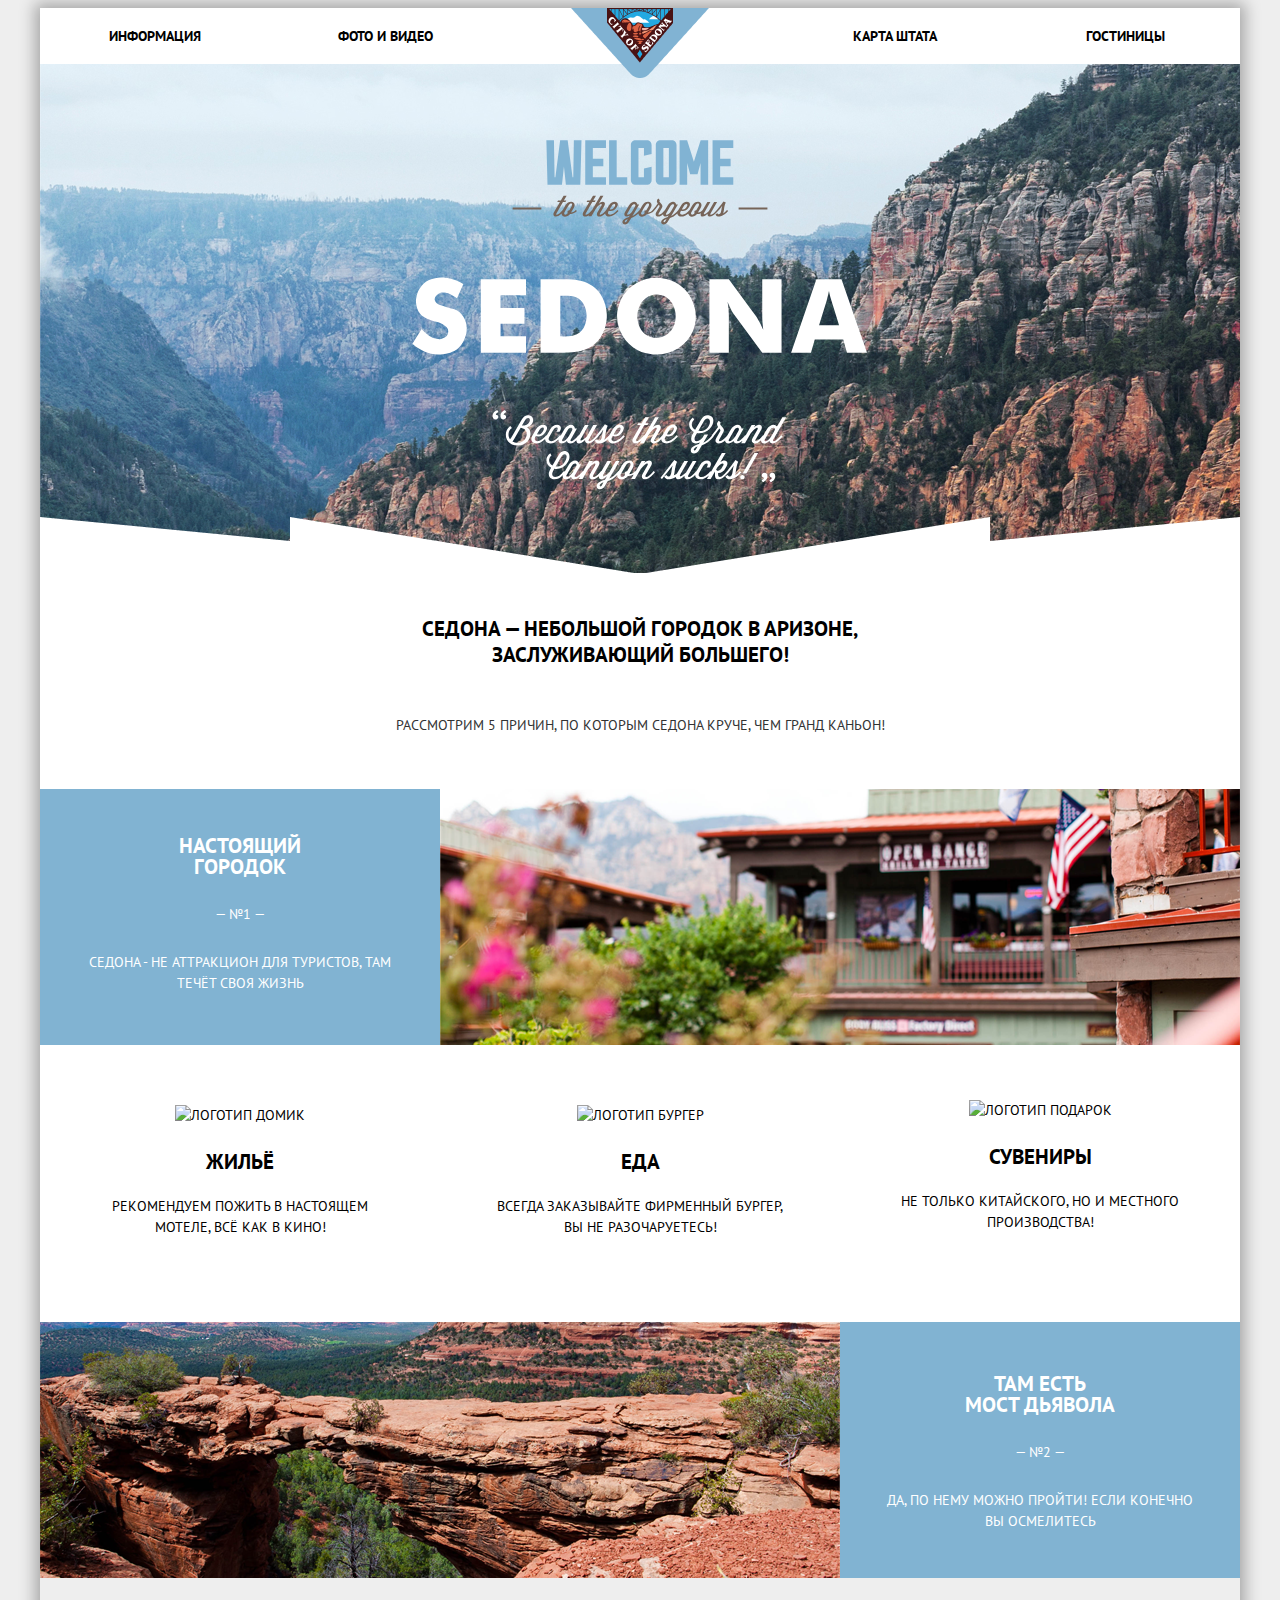
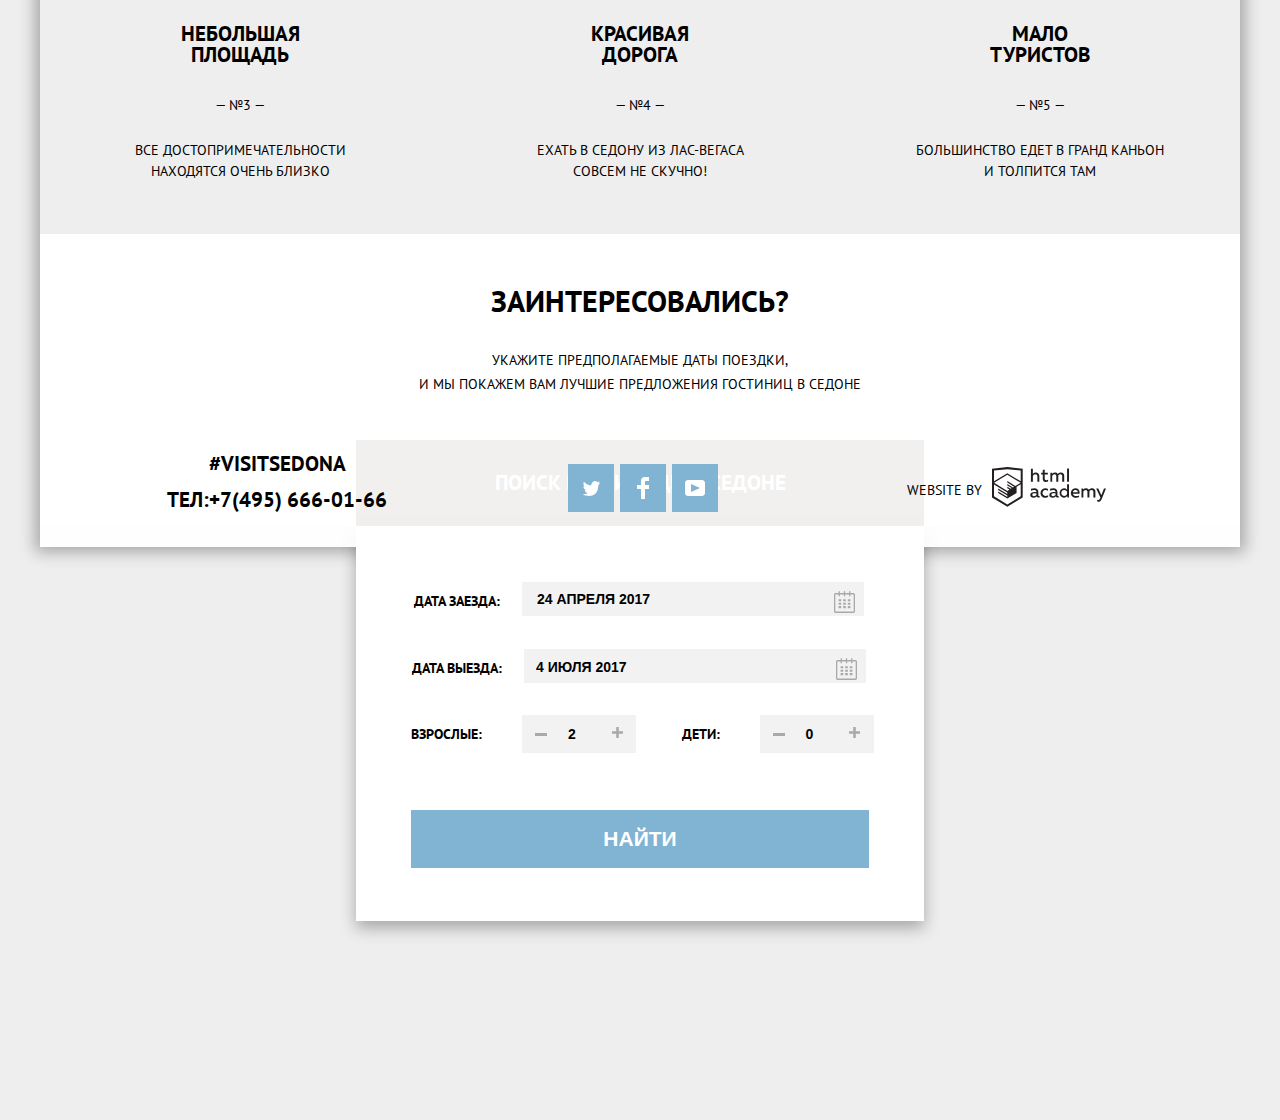
==== commit 8efa1ecd: "Исправление ошибок "Доступная разметка главной страницы"" ====
--- a/index.html
+++ b/index.html
@@ -99,32 +99,32 @@
           <p>Укажите предполагаемые даты поездки,<br> и мы покажем вам лучшие предложения гостиниц в Седоне</p>
             <div class="booking-form">
               <div class="booking-button">
-                <button type="button" id="search" class="search-button">Поиск гостиницы в седоне</button>
+                <a href="#" type="button" id="search" class="search-button"><p>Поиск гостиницы в седоне</p></a>
               </div>
               <div class="booking-window search-form">
                 <form action="#" class="form-window">
                   <div class="check-date-1">
                     <label for="check-in-date">Дата заезда:</label>
                       <input type="text" name="check-in-date" id="check-in-date" value="24 апреля 2017" class="check-in-date">
-                      <button type="button" class="calendar"><svg width="21" height="23" fill="A9A9A9" xmlns="http://www.w3.org/2000/svg"><path fill-rule="evenodd" clip-rule="evenodd" d="M16.406 3.025h2.845c.966 0 1.749.822 1.749 1.837v16.302C21 22.179 20.217 23 19.251 23H1.75C.784 23 0 22.179 0 21.164V4.862c0-1.015.784-1.837 1.75-1.837h2.843V1.648c0-.381.294-.689.657-.689.362 0 .656.308.656.689v1.377h3.938V1.648c0-.381.294-.689.657-.689.361 0 .655.308.655.689v1.377h3.938V1.648c0-.381.293-.689.656-.689.362 0 .656.308.656.689v1.377zm3.159 18.459a.448.448 0 00.123-.32h.001V4.862a.449.449 0 00-.437-.459h-2.845v1.378c0 .381-.294.689-.656.689-.363 0-.656-.308-.656-.689V4.403h-3.938v1.378c0 .381-.294.689-.655.689-.363 0-.657-.308-.657-.689V4.403H5.907v1.378c0 .381-.294.689-.656.689-.363 0-.657-.308-.657-.689V4.403H1.75a.45.45 0 00-.438.459v16.302a.45.45 0 00.438.459h17.501a.448.448 0 00.314-.139z" fill="#A9A9A9"/><path fill-rule="evenodd" clip-rule="evenodd" d="M4.594 9.225h2.625v2.066H4.594V9.225zm0 3.443h2.625v2.067H4.594v-2.067zm2.625 3.444H4.594v2.066h2.625v-2.066zm1.969 0h2.625v2.066H9.188v-2.066zm2.625-3.444H9.188v2.067h2.625v-2.067zM9.188 9.225h2.625v2.066H9.188V9.225zm7.218 6.887h-2.625v2.066h2.625v-2.066zm-2.625-3.444h2.625v2.067h-2.625v-2.067zm2.625-3.443h-2.625v2.066h2.625V9.225z" fill="#A9A9A9"/></svg></button>
+                      <button type="button" class="calendar" aria-label="Открыть каленадарь"><svg width="21" height="23" fill="A9A9A9" xmlns="http://www.w3.org/2000/svg"><path fill-rule="evenodd" clip-rule="evenodd" d="M16.406 3.025h2.845c.966 0 1.749.822 1.749 1.837v16.302C21 22.179 20.217 23 19.251 23H1.75C.784 23 0 22.179 0 21.164V4.862c0-1.015.784-1.837 1.75-1.837h2.843V1.648c0-.381.294-.689.657-.689.362 0 .656.308.656.689v1.377h3.938V1.648c0-.381.294-.689.657-.689.361 0 .655.308.655.689v1.377h3.938V1.648c0-.381.293-.689.656-.689.362 0 .656.308.656.689v1.377zm3.159 18.459a.448.448 0 00.123-.32h.001V4.862a.449.449 0 00-.437-.459h-2.845v1.378c0 .381-.294.689-.656.689-.363 0-.656-.308-.656-.689V4.403h-3.938v1.378c0 .381-.294.689-.655.689-.363 0-.657-.308-.657-.689V4.403H5.907v1.378c0 .381-.294.689-.656.689-.363 0-.657-.308-.657-.689V4.403H1.75a.45.45 0 00-.438.459v16.302a.45.45 0 00.438.459h17.501a.448.448 0 00.314-.139z" fill="#A9A9A9"/><path fill-rule="evenodd" clip-rule="evenodd" d="M4.594 9.225h2.625v2.066H4.594V9.225zm0 3.443h2.625v2.067H4.594v-2.067zm2.625 3.444H4.594v2.066h2.625v-2.066zm1.969 0h2.625v2.066H9.188v-2.066zm2.625-3.444H9.188v2.067h2.625v-2.067zM9.188 9.225h2.625v2.066H9.188V9.225zm7.218 6.887h-2.625v2.066h2.625v-2.066zm-2.625-3.444h2.625v2.067h-2.625v-2.067zm2.625-3.443h-2.625v2.066h2.625V9.225z" fill="#A9A9A9"/></svg></button>
                     </div>
                     <div class="check-date-2">
                       <label for="check-out-date">Дата выезда:</label>
                       <input type="text" name="check-out-date" id="check-out-date" value="4 июля 2017" class="check-out-date">
-                      <button type="button" class="calendar"><svg width="21" height="23" fill="A9A9A9" xmlns="http://www.w3.org/2000/svg"><path fill-rule="evenodd" clip-rule="evenodd" d="M16.406 3.025h2.845c.966 0 1.749.822 1.749 1.837v16.302C21 22.179 20.217 23 19.251 23H1.75C.784 23 0 22.179 0 21.164V4.862c0-1.015.784-1.837 1.75-1.837h2.843V1.648c0-.381.294-.689.657-.689.362 0 .656.308.656.689v1.377h3.938V1.648c0-.381.294-.689.657-.689.361 0 .655.308.655.689v1.377h3.938V1.648c0-.381.293-.689.656-.689.362 0 .656.308.656.689v1.377zm3.159 18.459a.448.448 0 00.123-.32h.001V4.862a.449.449 0 00-.437-.459h-2.845v1.378c0 .381-.294.689-.656.689-.363 0-.656-.308-.656-.689V4.403h-3.938v1.378c0 .381-.294.689-.655.689-.363 0-.657-.308-.657-.689V4.403H5.907v1.378c0 .381-.294.689-.656.689-.363 0-.657-.308-.657-.689V4.403H1.75a.45.45 0 00-.438.459v16.302a.45.45 0 00.438.459h17.501a.448.448 0 00.314-.139z" fill="#A9A9A9"/><path fill-rule="evenodd" clip-rule="evenodd" d="M4.594 9.225h2.625v2.066H4.594V9.225zm0 3.443h2.625v2.067H4.594v-2.067zm2.625 3.444H4.594v2.066h2.625v-2.066zm1.969 0h2.625v2.066H9.188v-2.066zm2.625-3.444H9.188v2.067h2.625v-2.067zM9.188 9.225h2.625v2.066H9.188V9.225zm7.218 6.887h-2.625v2.066h2.625v-2.066zm-2.625-3.444h2.625v2.067h-2.625v-2.067zm2.625-3.443h-2.625v2.066h2.625V9.225z" fill="#A9A9A9"/></svg></button>
+                      <button type="button" class="calendar" aria-label="Открыть каленадарь"><svg width="21" height="23" fill="A9A9A9" xmlns="http://www.w3.org/2000/svg"><path fill-rule="evenodd" clip-rule="evenodd" d="M16.406 3.025h2.845c.966 0 1.749.822 1.749 1.837v16.302C21 22.179 20.217 23 19.251 23H1.75C.784 23 0 22.179 0 21.164V4.862c0-1.015.784-1.837 1.75-1.837h2.843V1.648c0-.381.294-.689.657-.689.362 0 .656.308.656.689v1.377h3.938V1.648c0-.381.294-.689.657-.689.361 0 .655.308.655.689v1.377h3.938V1.648c0-.381.293-.689.656-.689.362 0 .656.308.656.689v1.377zm3.159 18.459a.448.448 0 00.123-.32h.001V4.862a.449.449 0 00-.437-.459h-2.845v1.378c0 .381-.294.689-.656.689-.363 0-.656-.308-.656-.689V4.403h-3.938v1.378c0 .381-.294.689-.655.689-.363 0-.657-.308-.657-.689V4.403H5.907v1.378c0 .381-.294.689-.656.689-.363 0-.657-.308-.657-.689V4.403H1.75a.45.45 0 00-.438.459v16.302a.45.45 0 00.438.459h17.501a.448.448 0 00.314-.139z" fill="#A9A9A9"/><path fill-rule="evenodd" clip-rule="evenodd" d="M4.594 9.225h2.625v2.066H4.594V9.225zm0 3.443h2.625v2.067H4.594v-2.067zm2.625 3.444H4.594v2.066h2.625v-2.066zm1.969 0h2.625v2.066H9.188v-2.066zm2.625-3.444H9.188v2.067h2.625v-2.067zM9.188 9.225h2.625v2.066H9.188V9.225zm7.218 6.887h-2.625v2.066h2.625v-2.066zm-2.625-3.444h2.625v2.067h-2.625v-2.067zm2.625-3.443h-2.625v2.066h2.625V9.225z" fill="#A9A9A9"/></svg></button>
                     </div>
                     <div class="adults-children">
                       <label for="number-adults">Взрослые:</label>
                       <div class="minus-plus">
-                        <button type="button" class="minus-button"><svg width="12" height="3" fill="A9A9A9" xmlns="http://www.w3.org/2000/svg"><path fill="#A9A9A9" d="M0 0h12v3H0z"/></svg></button>
+                        <button type="button" class="minus-button" aria-label="Уменьшить колличество взрлослых"><svg width="12" height="3" fill="A9A9A9" xmlns="http://www.w3.org/2000/svg"><path fill="#A9A9A9" d="M0 0h12v3H0z"/></svg></button>
                         <input type="number" name="number-adults" id="number-adults" value="2" class="number-adults">
-                        <button type="button" class="plus-button"><svg width="11" height="11" fill="A9A9A9" xmlns="http://www.w3.org/2000/svg"><path fill-rule="evenodd" clip-rule="evenodd" d="M4.23 6.77V11h2.54V6.77H11V4.23H6.77V0H4.23v4.23H0v2.54h4.23z" fill="#A9A9A9"/></svg></button>
+                        <button type="button" class="plus-button" aria-label="Увеличить колличество взрлослых"><svg width="11" height="11" fill="A9A9A9" xmlns="http://www.w3.org/2000/svg"><path fill-rule="evenodd" clip-rule="evenodd" d="M4.23 6.77V11h2.54V6.77H11V4.23H6.77V0H4.23v4.23H0v2.54h4.23z" fill="#A9A9A9"/></svg></button>
                       </div>
                       <label for="number-children">Дети:</label>
                       <div class="minus-plus">
-                        <button type="button" class="minus-button"><svg width="12" height="3" fill="A9A9A9" xmlns="http://www.w3.org/2000/svg"><path fill="#A9A9A9" d="M0 0h12v3H0z"/></svg></button>
+                        <button type="button" class="minus-button" aria-label="Уменьшить колличество детей"><svg width="12" height="3" fill="A9A9A9" xmlns="http://www.w3.org/2000/svg"><path fill="#A9A9A9" d="M0 0h12v3H0z"/></svg></button>
                         <input type="number" name="number-children" id="number-children" value="0" class="number-children">
-                        <button type="button" class="plus-button"><svg width="11" height="11" fill="A9A9A9" xmlns="http://www.w3.org/2000/svg"><path fill-rule="evenodd" clip-rule="evenodd" d="M4.23 6.77V11h2.54V6.77H11V4.23H6.77V0H4.23v4.23H0v2.54h4.23z" fill="#A9A9A9"/></svg></button>
+                        <button type="button" class="plus-button" aria-label="Увеличить колличество взрлослых"><svg width="11" height="11" fill="A9A9A9" xmlns="http://www.w3.org/2000/svg"><path fill-rule="evenodd" clip-rule="evenodd" d="M4.23 6.77V11h2.54V6.77H11V4.23H6.77V0H4.23v4.23H0v2.54h4.23z" fill="#A9A9A9"/></svg></button>
                       </div>
                       <button type="submit" class="find search-form">Найти</button>
                     </div>
@@ -136,7 +136,8 @@
 
         <section class="container-map">
           <h2 class="visually-hidden">Карта</h2>
-          <iframe src="https://www.google.com/maps/embed?pb=!1m14!1m12!1m3!1d704470.6344280796!2d-112.04782106985809!3d34.893753697855324!2m3!1f0!2f0!3f0!3m2!1i1024!2i768!4f13.1!5e0!3m2!1sru!2sru!4v1602010228341!5m2!1sru!2sru" width="1199" height="594"  style="border:0;" allowfullscreen="" title="Город Седона на карте США" aria-hidden="false"></iframe>
+          <iframe src="https://www.google.com/maps/embed?pb=!1m14!1m12!1m3!1d704470.6344280796!2d-112.04782106985809!3d34.893753697855324!2m3!1f0!2f0!3f0!3m2!1i1024!2i768!4f13.1!5e0!3m2!1sru!2sru!4v1602010228341!5m2!1sru!2sru" width="1199" height="594"  style="border:0;" allowfullscreen=""></iframe>
+          <img src="../1588037-sedona-29/img/map.png" width="1199" height="594" alt="Карта города Седона">
         </section>
       </div>
       </main>
@@ -153,16 +154,13 @@
           <h2 class="visually-hidden">Социальные сети</h2>
           <ul class="socials-list">
             <li>
-              <span class="visually-hidden">Твиттер</span>
-              <a href="#" class="social-button"><svg aria-hidden="true" focusable="false" width="17" height="16" fill="none"  xmlns="http://www.w3.org/2000/svg"><path d="M10.95 1.144c1.685-.496 2.984.27 3.577 1.18.673-.232 1.331-.482 2.011-.709a2.345 2.345 0 01-.857 1.768c.685.17 1.304-.49 1.304-.49-.169 1-1.006 1.787-1.563 2.023-.231 6.75-3.175 11.217-10.077 11.082h-.446c-.41 0-4.164-.46-4.898-1.887 2.271.196 3.893-.422 4.693-1.177-.96-.3-2.679-.477-2.979-2.95.349.106.564.228 1.19.12C1.705 9.246.374 8.53.448 6.33c.285.328 1.067.536 1.34.472-.703-.24-1.97-3.36-.894-4.952 1.818 1.854 3.735 3.606 7.152 3.773.208-2.293 1.137-3.83 2.904-4.479z" fill="#fff"/></svg></a>
+              <a href="#" class="social-button"><span class="visually-hidden">Твиттер</span><svg aria-hidden="true" focusable="false" width="17" height="16" fill="none"  xmlns="http://www.w3.org/2000/svg"><path d="M10.95 1.144c1.685-.496 2.984.27 3.577 1.18.673-.232 1.331-.482 2.011-.709a2.345 2.345 0 01-.857 1.768c.685.17 1.304-.49 1.304-.49-.169 1-1.006 1.787-1.563 2.023-.231 6.75-3.175 11.217-10.077 11.082h-.446c-.41 0-4.164-.46-4.898-1.887 2.271.196 3.893-.422 4.693-1.177-.96-.3-2.679-.477-2.979-2.95.349.106.564.228 1.19.12C1.705 9.246.374 8.53.448 6.33c.285.328 1.067.536 1.34.472-.703-.24-1.97-3.36-.894-4.952 1.818 1.854 3.735 3.606 7.152 3.773.208-2.293 1.137-3.83 2.904-4.479z" fill="#fff"/></svg></a>
             </li>
             <li>
-              <span class="visually-hidden">Фейсбук</span>
-              <a href="#" class="social-button"><svg aria-hidden="true" focusable="false" width="12" height="22" fill="none" xmlns="http://www.w3.org/2000/svg"><path d="M12 4V0H8a4 4 0 00-4 4v4H0v4h4v10h4V12h4V8H8V4h4z" fill="#fff"/></svg></a>
+              <a href="#" class="social-button"><span class="visually-hidden">Фейсбук</span><svg aria-hidden="true" focusable="false" width="12" height="22" fill="none" xmlns="http://www.w3.org/2000/svg"><path d="M12 4V0H8a4 4 0 00-4 4v4H0v4h4v10h4V12h4V8H8V4h4z" fill="#fff"/></svg></a>
             </li>
             <li>
-              <span class="visually-hidden">Ютуб</span>
-              <a href="#" class="social-button"><svg aria-hidden="true" focusable="false" width="20" height="16" fill="none" xmlns="http://www.w3.org/2000/svg"><path fill-rule="evenodd" clip-rule="evenodd" d="M3 0h14c1.65 0 3 1.35 3 3v10c0 1.65-1.35 3-3 3H3c-1.65 0-3-1.35-3-3V3c0-1.65 1.35-3 3-3zm3.027 4.002v7.996L15.014 8 6.027 4.002z" fill="#fff"/></svg></a>
+              <a href="#" class="social-button"><span class="visually-hidden">Ютуб</span><svg aria-hidden="true" focusable="false" width="20" height="16" fill="none" xmlns="http://www.w3.org/2000/svg"><path fill-rule="evenodd" clip-rule="evenodd" d="M3 0h14c1.65 0 3 1.35 3 3v10c0 1.65-1.35 3-3 3H3c-1.65 0-3-1.35-3-3V3c0-1.65 1.35-3 3-3zm3.027 4.002v7.996L15.014 8 6.027 4.002z" fill="#fff"/></svg></a>
             </li>
           </ul>
         </section>
@@ -172,7 +170,7 @@
           <div class="copyright-link">
           <h2 class="visually-hidden">Автор сайта</h2>
           <p>Website by</p>
-          <a href="https://htmlacademy.ru/intensive/htmlcss" class="academy-link">
+          <a href="https://htmlacademy.ru/intensive/htmlcss" class="academy-link" aria-label="Перейти на страницу курса от HTML Академии">
           <svg width="114" height="40" fill="#fff" xmlns="http://www.w3.org/2000/svg"><path fill-rule="evenodd" clip-rule="evenodd" d="M15.52.057h-.17L0 1.72v28.775l15.35 9.344 15.352-9.344V1.72L15.52.057zm61.498 1.565h-1.93v13.11h1.93V1.621zm-36.156.01v5.136a3.976 3.976 0 012.849-1.23 3.387 3.387 0 012.614 1.007 3.55 3.55 0 011.015 2.662v5.556h-1.973V9.466a1.984 1.984 0 00-.41-1.44 1.899 1.899 0 00-1.289-.718h-.316a3.081 3.081 0 00-2.448 1.5v5.955H38.9V1.633h1.963zm36.156 28.852h-1.74v-1.425a4.061 4.061 0 01-3.366 1.662c-2.437-.168-4.33-2.239-4.33-4.736 0-2.498 1.893-4.569 4.33-4.737a3.98 3.98 0 013.165 1.402v-5.33h1.941v13.164zm-29.952-1.425c.197-.008.392-.044.58-.107v1.435c-.398.153-.82.23-1.245.226a1.758 1.758 0 01-1.762-1.079 5.035 5.035 0 01-3.313 1.166c-1.593 0-3.07-.896-3.07-2.752 0-2.298 2.11-3.01 3.914-3.01.77.013 1.537.103 2.29.27v-.324c0-1.079-.802-1.91-2.31-1.91a7.682 7.682 0 00-3.166.69V21.83a10.56 10.56 0 013.365-.593c2.49 0 4.02 1.209 4.02 3.938v3.237a.592.592 0 00.13.429c.096.12.236.194.387.208h.18v.01zM40.27 27.84c.027.389.205.75.495 1.004.289.253.666.378 1.046.345h.116a3.537 3.537 0 002.542-1.079v-1.532a10.039 10.039 0 00-1.91-.227c-1.055 0-2.278.356-2.278 1.49h-.01zm15.752-5.902a5.183 5.183 0 00-2.712-.69h-.369a4.514 4.514 0 00-3.18 1.471 4.722 4.722 0 00-1.23 3.341v.442c.164 2.498 2.273 4.39 4.716 4.23 1.004.024 2-.187 2.912-.615v-1.845a5.185 5.185 0 01-2.564.69 2.885 2.885 0 01-2.657-1.426 3.024 3.024 0 010-3.07 2.884 2.884 0 012.657-1.427c.865-.003 1.71.26 2.427.755v-1.856zM66.15 29.06c.198-.008.393-.045.58-.108v1.435c-.397.153-.82.23-1.244.226a1.758 1.758 0 01-1.762-1.079 5.035 5.035 0 01-3.313 1.166c-1.593 0-3.07-.896-3.07-2.752 0-2.298 2.11-3.01 3.914-3.01.77.013 1.537.103 2.29.27v-.324c0-1.079-.802-1.91-2.311-1.91a7.682 7.682 0 00-3.165.69V21.83c1.084-.379 2.22-.58 3.365-.593 2.49 0 4.02 1.209 4.02 3.938v3.237a.592.592 0 00.129.429c.097.12.237.194.388.208h.18v.01zm-6.296-.212a1.468 1.468 0 01-.498-1.008h.021c0-1.133 1.16-1.489 2.279-1.489.642.015 1.281.09 1.91.227v1.532a3.537 3.537 0 01-2.543 1.079h-.116a1.404 1.404 0 01-1.053-.34zm9.472-2.918c0-1.644 1.304-2.977 2.912-2.977l.021.054c1.214 0 2.314.731 2.806 1.866v2.158a3.015 3.015 0 01-2.827 1.877c-1.608 0-2.912-1.333-2.912-2.978zm14.022-4.682c3.492 0 4.705 2.892 4.135 5.492h-6.562c.222 1.618 1.762 2.276 3.366 2.276a6.326 6.326 0 002.785-.636v1.726c-1 .436-2.08.646-3.165.615-2.67 0-5.012-1.532-5.012-4.769a4.572 4.572 0 011.145-3.268 4.37 4.37 0 013.076-1.469h.232v.033zm-2.48 3.927c.101-1.351 1.253-2.365 2.575-2.265h.042c.62-.057 1.234.17 1.675.62.442.449.666 1.075.614 1.71H80.87v-.065zm8.62 5.287v-8.966h1.74v1.079a3.983 3.983 0 012.934-1.37 3.001 3.001 0 012.785 1.51c.793-.881 1.9-1.399 3.07-1.435a3.192 3.192 0 012.489 1.01c.647.69.971 1.631.887 2.583v5.61h-2.004v-5.556a1.74 1.74 0 00-.366-1.262 1.665 1.665 0 00-1.132-.626h-.275a2.936 2.936 0 00-2.184 1.208v6.237H95.43v-5.557a1.742 1.742 0 00-.38-1.266 1.666 1.666 0 00-1.15-.611h-.21a3.153 3.153 0 00-2.333 1.392v6.074h-1.825l-.042-.054zm24.488-8.988h-2.005l-2.648 6.798-3.018-6.787h-2.11l4.221 9.063-.18.454c-.517 1.36-1.234 2.05-2.184 2.05a2.96 2.96 0 01-.897-.13v1.694c.38.096.77.147 1.161.151 1.329 0 2.585-.744 3.534-3.086l4.126-10.207zM52.689 5.787V2.55l-1.962.464v2.719h-1.583V7.49h1.646v4.5c-.067.826.234 1.64.82 2.213a2.653 2.653 0 002.197.743c.793.007 1.58-.121 2.332-.378v-1.726a4.647 4.647 0 01-1.783.356c-1.14 0-1.667-.389-1.667-1.575V7.513h3.165V5.787H52.69zm5.697 8.966V5.754h1.752v1.08a3.983 3.983 0 012.922-1.382 2.998 2.998 0 012.743 1.435c.793-.882 1.9-1.4 3.07-1.435.94-.037 1.85.347 2.491 1.052.64.704.949 1.66.843 2.617v5.62h-2.004V9.186a1.743 1.743 0 00-.366-1.262 1.668 1.668 0 00-1.132-.626h-.243a2.937 2.937 0 00-2.184 1.209v6.236h-2.005V9.185a1.742 1.742 0 00-.365-1.262 1.667 1.667 0 00-1.133-.626h-.242A3.153 3.153 0 0060.2 8.69v6.074h-1.815v-.01zm-29.689 14.55l.01-.006-.01.021v-.015zm0-11.983v11.983l-13.346 8.13-13.346-8.115V17.515l13.283 8.092v1.424l-9.105-5.503v1.414l9.157 5.621v1.5l-9.147-5.567v1.456l9.158 5.621 9.232-5.653v-6.107l4.114-2.492zm.01-1.542l-3.67 2.158-1.689 1.079-8.04-4.931v1.413l6.848 4.23-.148.097-1.055.582-5.665-3.452v1.445l4.473 2.72-1.055.722-3.376-2.05v1.414l2.215 1.338-2.247 1.36L2.11 15.863 15.31 7.729l13.399 8.049zm-13.42-9.506l13.42 8.081V3.563L15.362 2.13 2.015 3.564v10.79l13.273-8.082z" fill="#231F20"/></svg>
           </a>
         </div>
--- a/css/style.css
+++ b/css/style.css
@@ -114,6 +114,9 @@
     margin-left: 255px;
     padding-left: 10px;
 }
+.site-navigation .activ {
+    color: var(--basic-brown);
+}
 .main-logo {
     display: block;
     top: 0;
@@ -521,12 +524,16 @@
     width: 568px;
     height: 86px;
     background-color: var(--basic-brown);
-    font-weight: bold;
-    font-size: 21px;
-    line-height: 26px;
-    text-align: center;
-    text-transform: uppercase;
-    color: var(--basic-white);
+    display: inline-block;
+}
+.search-button p {
+    font-weight: bold;
+    font-size: 21px;
+    line-height: 26px;
+    text-align: center;
+    text-transform: uppercase;
+    color: var(--basic-white);
+    padding: 30px 10px;
 }
 .search-button:hover {
     background-color: var(--special-brown-guidance);
@@ -802,6 +809,9 @@
 }
 .search-result-category {
     flex-grow: 1;
+}
+.search-result-category .activ-category {
+    color: var(--basic-blue);
 }
 .search-result-category a {
     font-size: 12px;
@@ -983,7 +993,9 @@
 .container-map {
     text-align: center;
     position: relative;
-    z-index: -1;
+}
+.container-map iframe {
+    position: absolute;
 }
 
 /* Footer*/
@@ -999,9 +1011,8 @@
     align-items: flex-start;
     margin-top: -130px;
     bottom: 0;
-    left: 40px;
-    padding: 3px;
-    z-index: auto;
+    position: absolute;
+    z-index: 1;
 }
 .hotel-footer {
     margin: 0;
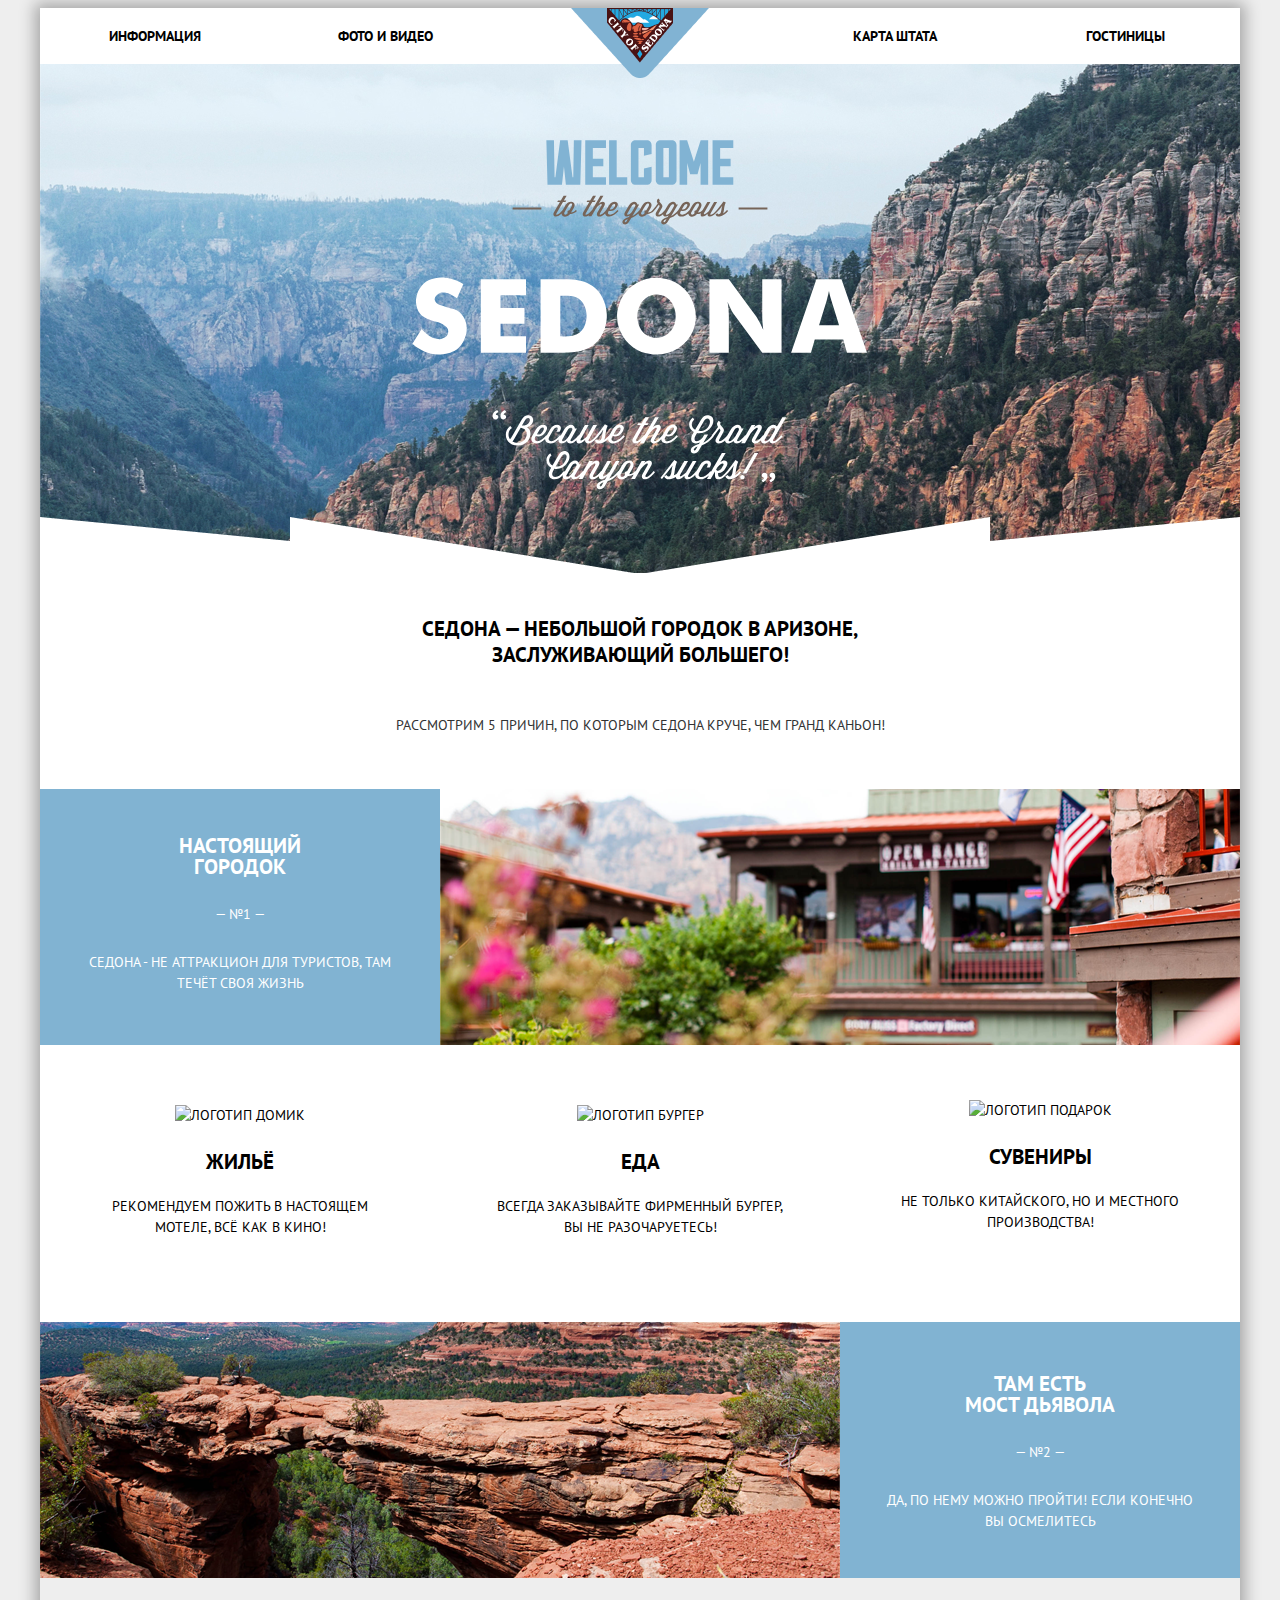
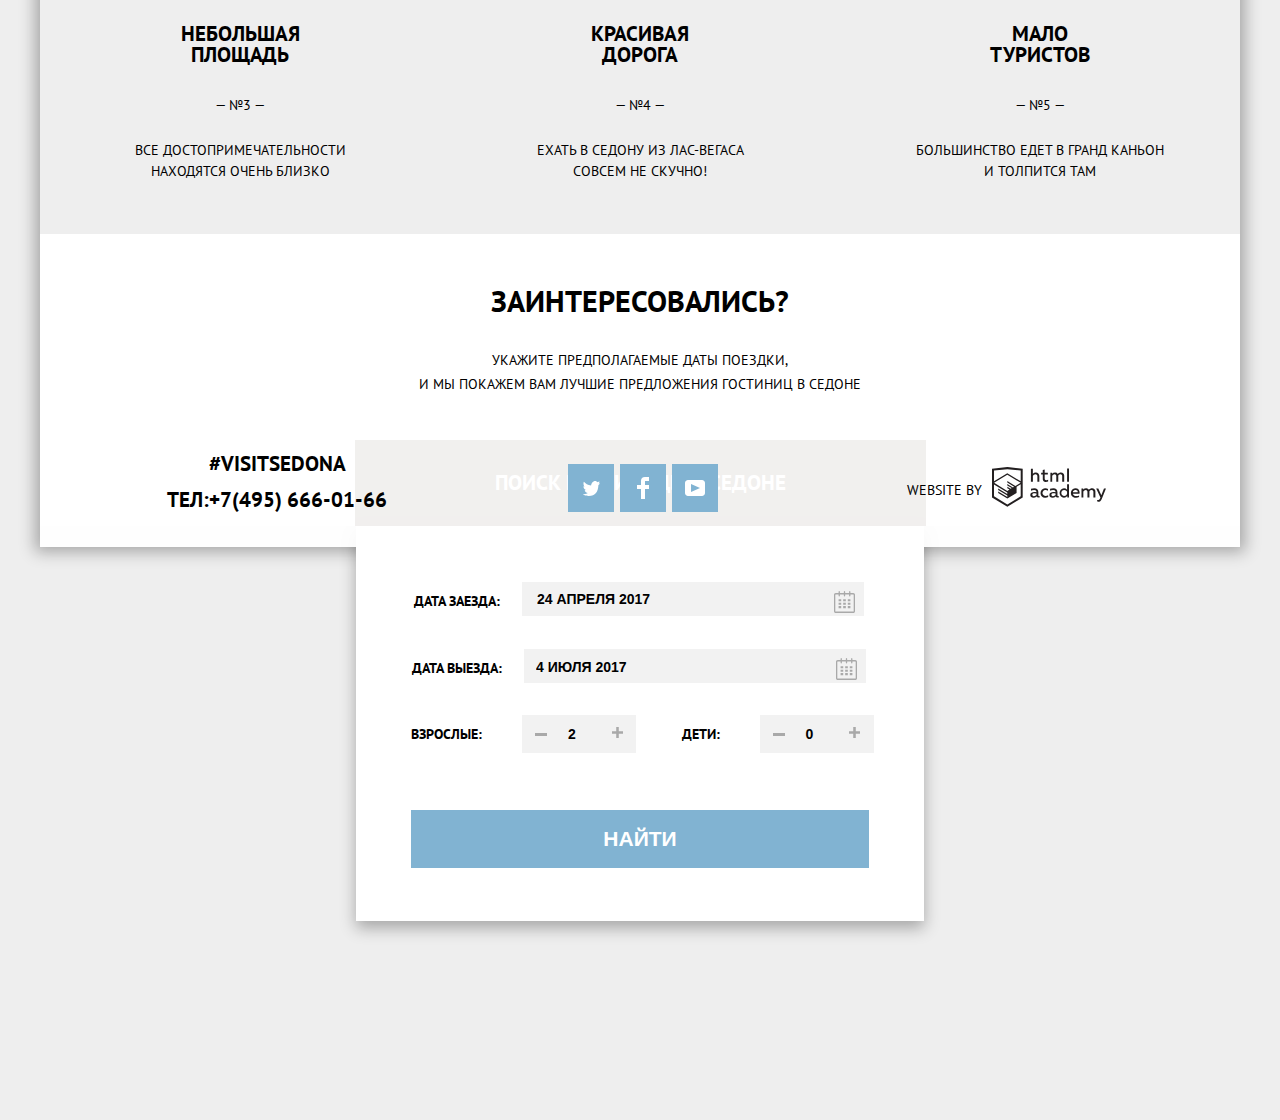
==== commit f64f95aa: "Доступная разметка внутренней страницы" ====
--- a/index.html
+++ b/index.html
@@ -99,7 +99,7 @@
           <p>Укажите предполагаемые даты поездки,<br> и мы покажем вам лучшие предложения гостиниц в Седоне</p>
             <div class="booking-form">
               <div class="booking-button">
-                <a href="#" type="button" id="search" class="search-button"><p>Поиск гостиницы в седоне</p></a>
+                <a href="search.html" id="search" class="search-button">Поиск гостиницы в седоне</a>
               </div>
               <div class="booking-window search-form">
                 <form action="#" class="form-window">
@@ -143,7 +143,7 @@
       </main>
 
       <footer>
-        <div class="footer-container">
+        <div class="footer-container index-footer">
         <section class="contacts">
           <h2 class="visually-hidden">Контакты</h2>
           <p>#visitSEDONA</p>
--- a/css/style.css
+++ b/css/style.css
@@ -521,19 +521,16 @@
 .search-button {
     border: none;
     outline: none;
-    width: 568px;
-    height: 86px;
     background-color: var(--basic-brown);
     display: inline-block;
-}
-.search-button p {
     font-weight: bold;
     font-size: 21px;
     line-height: 26px;
     text-align: center;
     text-transform: uppercase;
     color: var(--basic-white);
-    padding: 30px 10px;
+    vertical-align: middle;
+    padding: 30px 140px;
 }
 .search-button:hover {
     background-color: var(--special-brown-guidance);
@@ -952,40 +949,47 @@
     background-color: var(--special-brown-push);
 
 }
+.stars-rating-1,
+.stars-rating-2,
+.stars-rating-3 {
+    width: 66px;
+    height: 27px;
+    display: flex;
+    flex-wrap: wrap;
+    justify-content: space-between;
+    margin-top: 25px;
+}
 .stars-rating-1 {
-    width: 100px;
-    height: 70px;
+    width: 90px;
     margin-left: 20px;
-    margin-top: 5px;
 }
 .stars-rating-2 {
-    margin-left: 45px;
-    margin-top: 5px;
+    margin-left: 40px;
 }
 .stars-rating-3 {
-    margin-left: 68px;
-    margin-top: 5px;
-}
+    width: 40px;
+    margin-left: 70px;
+}
+
 .rating-1,
 .rating-2,
 .rating-3 {
     font-size: 14px;
     line-height: 21px;
-    width: 110px;
-    height: 27px;
-    text-align: center;
-    margin-right: 40px ;
+    padding: 3px 13px;
+    text-align: center;
+    margin-top: 41px;
     background-color: var(--basic-gray-form);
 }
-
 .rating-2 {
-    margin-top: 42px;
+   
+
 }
 .rating-3 {
-    margin-top: 42px;
+    
 }
 .rating-hotels {
-    margin: 25px 30px 20px 5px;
+    margin-right: 75px;
 }
 
 /* Map */
@@ -1009,13 +1013,13 @@
     display: flex;
     justify-content: space-around;
     align-items: flex-start;
+    
+}
+.index-footer {
     margin-top: -130px;
     bottom: 0;
     position: absolute;
     z-index: 1;
-}
-.hotel-footer {
-    margin: 0;
 }
 .contacts {
     font-size: 21px;
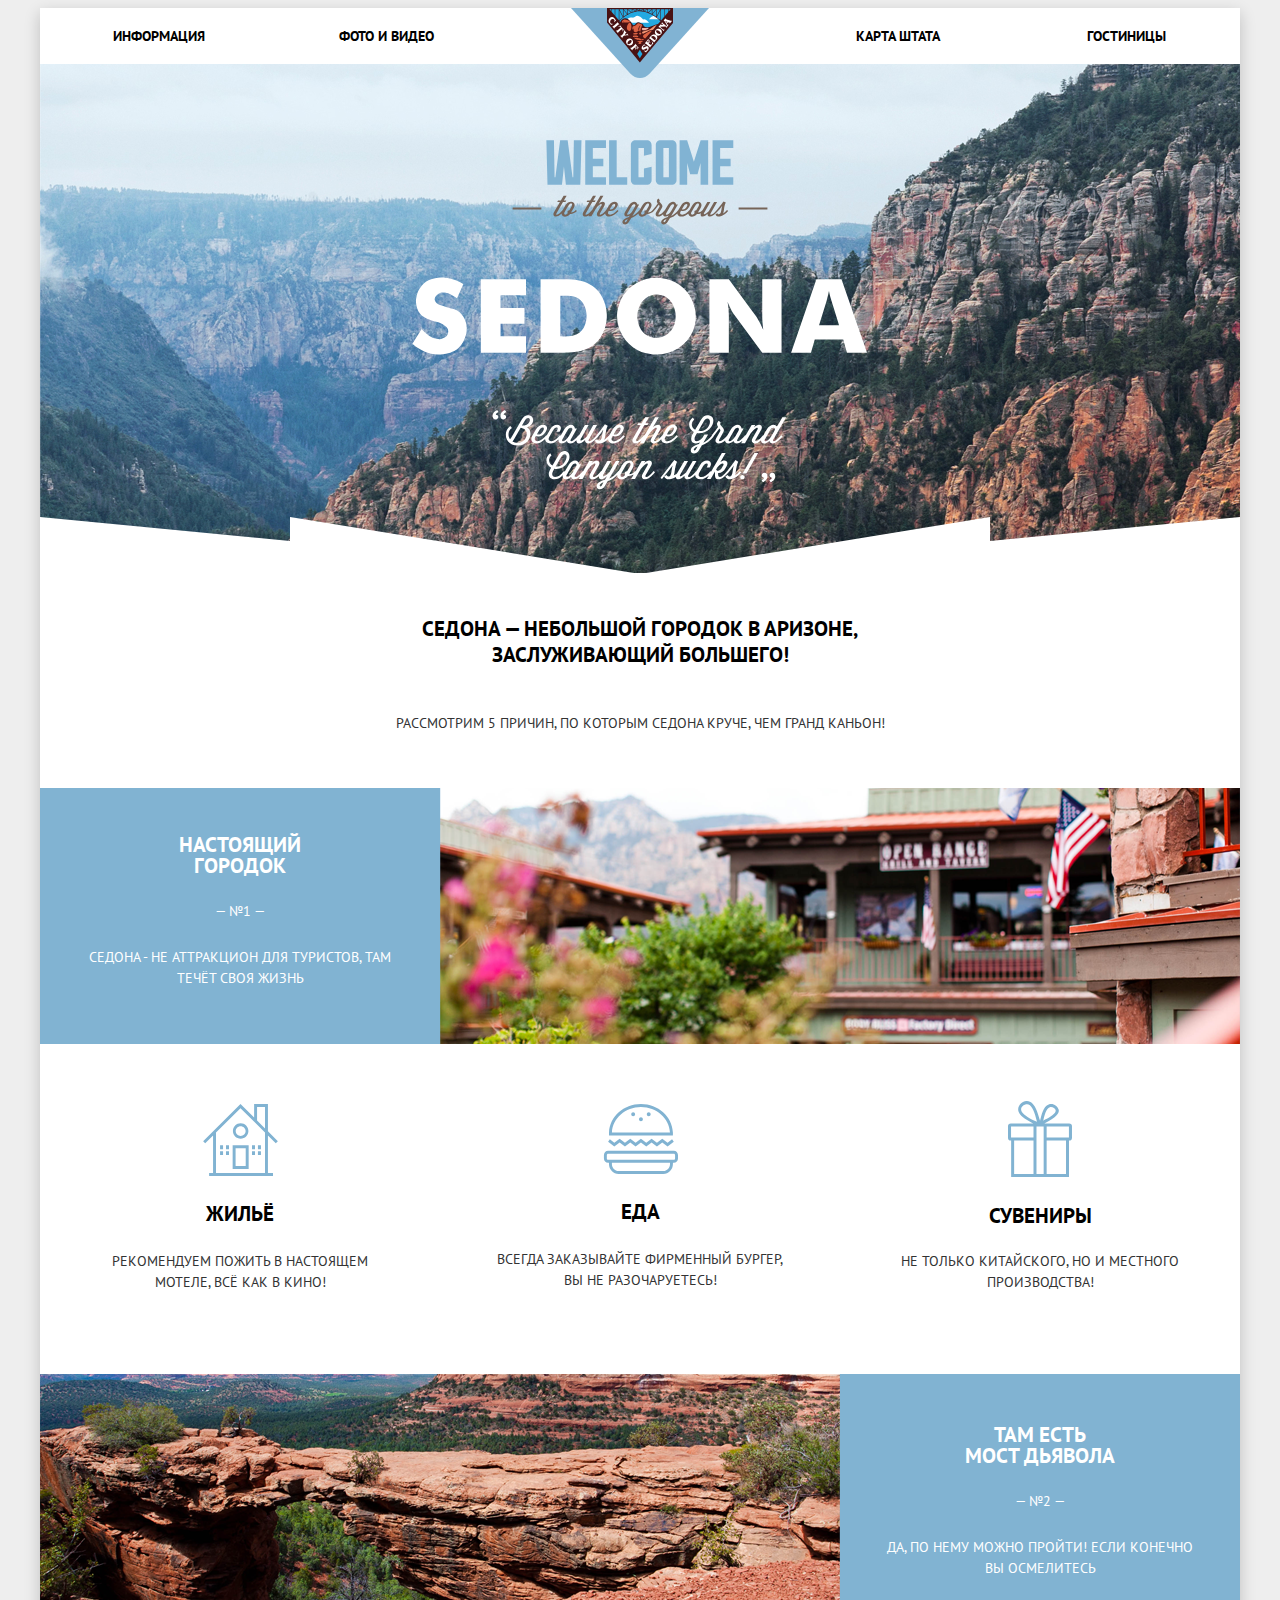
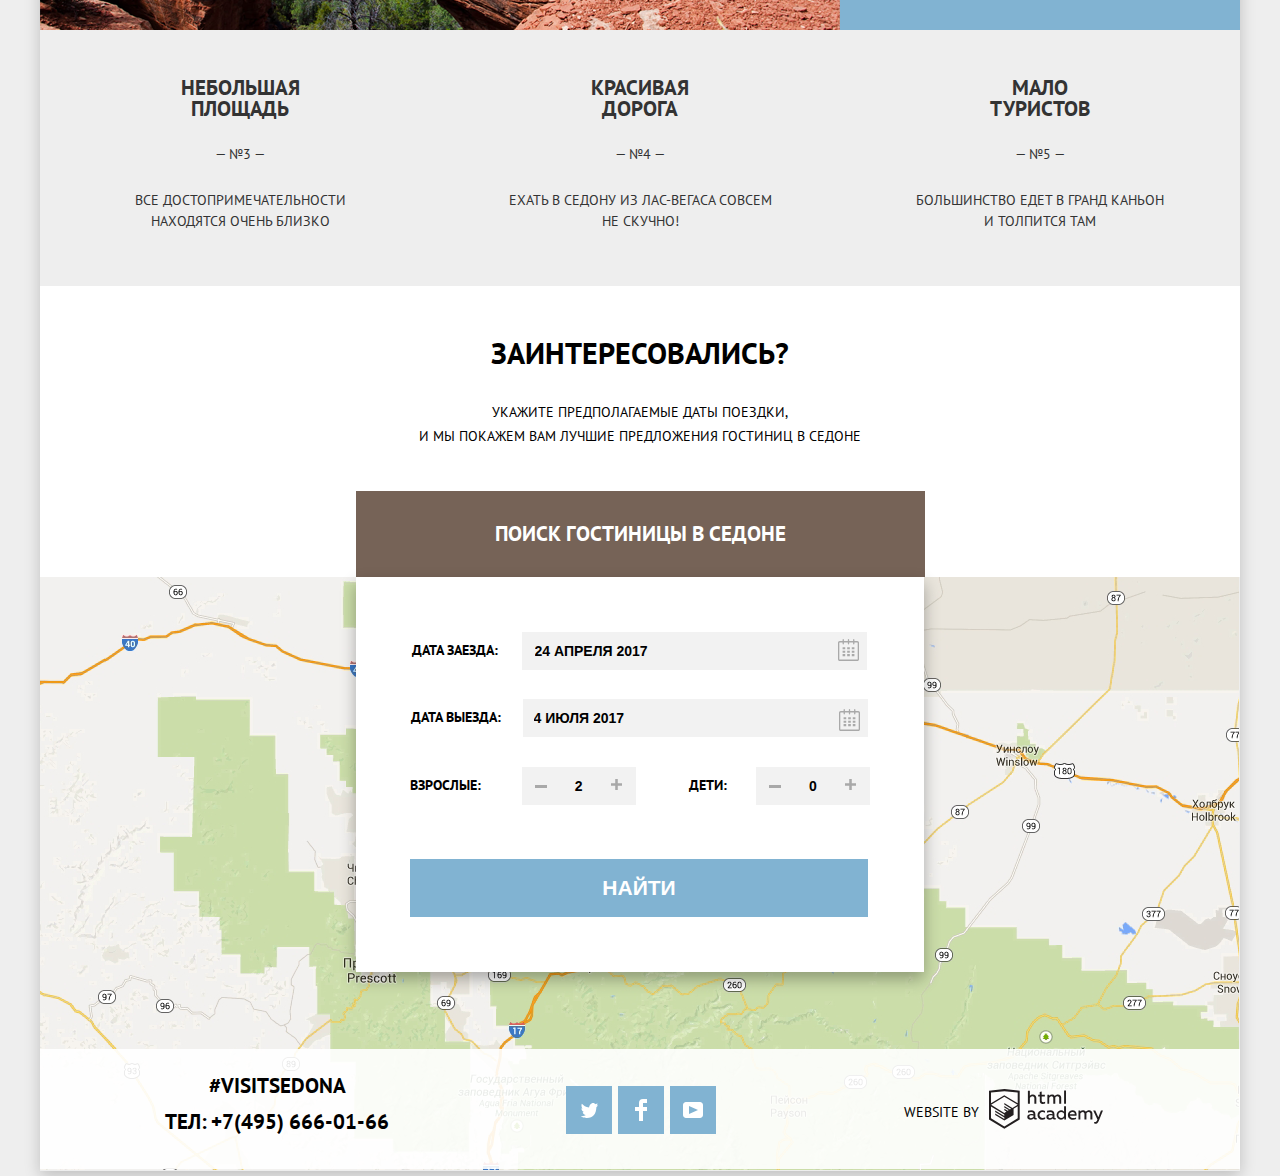
==== commit b8ae7e94: "Изменения после первой защиты" ====
--- a/index.html
+++ b/index.html
@@ -1,183 +1,243 @@
 <!DOCTYPE html>
 <html class="page" lang="ru">
-  <head>
-    <meta charset="utf-8">
-    <title>HTML Academy: Седона</title>
-    <link href="https://fonts.googleapis.com/css2?family=PT+Sans:wght@400;700&display=swap" rel="stylesheet">
-    <link href="css/normalize.css" rel="stylesheet">
-    <link href="css/style.css" rel="stylesheet">
-  </head>
-
-  <body class="page-body">
-    <div class="shadow">
-    <header>
-      <div class="main-header">
-      <nav class="main-navigation">
-          <a class="main-logo">
-            <img src="img/logo.png" width="138" height="70" alt="Логотип города Седона">
-          </a>
-        <ul class="site-navigation">
-        <li><a href="#">Информация</a></li>
-        <li><a href="#">Фото и Видео</a></li>
-        <li><a href="#">Карта Штата</a></li>
-        <li><a href="hotels.html">Гостиницы</a></li>
-        </ul>
-      </nav>
-    </div>
-    </header>
-
-      <main class="main">
-        <div class="main-container">
-        <h1 class="visually-hidden">Туризм в городе Седона</h1>
-        <section class="welcome-img">
-          <h2 class="visually-hidden">Приветственный баннер</h2>
-          <img class="sedona-logo" src="img/welcome.svg" width="456" height="350" alt="Welcome to the gogeos Sedona because the grand canyon sucks">
-          <img class="welcome-block" src="img/background-img.png" width="1200" height="57" alt="">
-        </section>
-
-        <section class="container-feature">
-            <h2 class="visually-hidden">Причины посещения Седоны</h2>
-            <div class="reason-block">
-              <p class="slogan">Седона — небольшой городок в Аризоне,<br> заслуживающий большего!</p>
-              <p class="reasons">Рассмотрим 5 причин, по которым Седона круче, чем гранд каньон!</p>
+   <head>
+      <meta charset="utf-8">
+      <title>HTML Academy: Седона</title>
+      <link href="https://fonts.googleapis.com/css2?family=PT+Sans:wght@400;700&display=swap" rel="stylesheet">
+      <link href="css/normalize.min.css" rel="stylesheet">
+      <link href="css/style.css" rel="stylesheet">
+   </head>
+   <body class="page-body">
+      <div class="shadow">
+         <header>
+            <div class="main-header">
+               <nav class="main-navigation">
+                  <a class="main-logo">
+                     <span class="visually-hidden">Логотип Седоны</span>
+                     <svg width="138" height="70" fill="none" xmlns="http://www.w3.org/2000/svg">
+                        <path d="M138 0H0l59.51 65.68c5.22 5.761 13.76 5.761 18.98 0L138 0z" fill="#81B3D3"/>
+                        <path d="M36.687.457l32.148 37.879 32.02-37.65L36.687.457z" fill="#23A9E1"/>
+                        <path fill-rule="evenodd" clip-rule="evenodd" d="M78.42 14.719H61.1c-.28-.127-.662-.27-1.088-.43-2.198-.822-5.6-2.096-2.665-4.037 1.47-.933 2.525-.784 3.522-.642 1.09.155 2.11.3 3.526-.988 2.58-2.34 6.275 1.287 7.54 2.53.261.256.419.41.442.391 1.25-1.04 3.254.761 4.734 2.092.52.467.974.876 1.309 1.084zm9.41-3.478l-9.86.054c3.896-4.5 5.647-4.018 9.86-.054z" fill="#fff"/>
+                        <path fill-rule="evenodd" clip-rule="evenodd" d="M36 .001h33.055L102 0v15.04L69.056 54.245l-.22.275L36 14.583V.001zm4.011 1.152V3.06l-1.604-1.906 1.604-.001zm57.611.001v2.434l2.08-2.434h-2.08zM48.467 13.081l-.09-.083.82.973-.001.001 19.638 23.33-19.638-23.33c2.655-4.543 6.457-5.223 10.547-.308.654.818 1.05 1.56 1.369 2.157.45.844.744 1.393 1.386 1.439 1.139.081 1.699-.674 2.256-1.426.442-.596.882-1.19 1.609-1.361 1.421-.334 2.076.025 2.719.377.204.112.406.223.632.311.282.11.546.18.79.245.627.166 1.125.297 1.473.995.116.232.213.464.308.69.42 1.006.795 1.904 2.594 2.203 2.548.424 4.703-.528 6.944-1.52 1.607-.71 3.26-1.44 5.133-1.697l2.515-2.945c-.105-.11-2.467-2.54-6.132-4.95-3.429-2.255-8.728-4.949-14.506-4.977-5.791-.032-11.016 2.653-14.383 4.912-3.543 2.377-5.816 4.786-5.974 4.955l-.009.009zM97.114 1.153h-3.227V7.96l3.227-3.777v-3.03zM89.832 12.61V1.154h3.546v7.404l-3.5 4.098a.998.998 0 00-.046-.046zm-.508-.495V2.221l-3.557 6.908a41.04 41.04 0 013.557 2.986zM85.159 1.863v6.819c-.463-.334-.95-.673-1.465-1.012-.664-.438-1.4-.892-2.194-1.34l3.659-4.467zM80.847 5.97V1.73l-3.12 2.766c1.065.436 2.107.928 3.12 1.474zm.508-4.816h3.727l-3.727 4.55v-4.55zm7.945 0h-3.633l-.001 7.06 3.634-7.06zm-12.43 0h3.86L77.2 4.282c-.065-.025-.132-.05-.198-.073a15.53 15.53 0 01-.133-.049V1.154h.001zm-.509 2.82V1.571l-3.1 1.516c1.05.231 2.086.527 3.1.887zm-4.203-2.361v1.26a21.46 21.46 0 00-2.179-.252l2.179-1.008zM67.64 2.616l-2.248-1.042v1.295c.736-.123 1.486-.21 2.248-.253zm-6.368-1.045l3.065 1.498c-1.06.229-2.083.528-3.066.875l.001-2.373zm.306-.417l3.304 1.617.001-1.617h-3.305zm6.87 1.275l-2.754-1.275h2.754v1.275zm3.49-1.275h-2.881v1.334l2.881-1.334zm.878 0h3.24l-3.24 1.584V1.154zm-15.921.001l3.51 3.11.359-.135V1.155h-3.869zm-.108.583l3.093 2.741c-1.057.44-2.09.937-3.093 1.489v-4.23zm-.672 4.608l-3.64-4.48v6.89a35.89 35.89 0 013.64-2.41zM48.31 2.224l3.586 6.974a37.772 37.772 0 00-3.586 3.151V2.224zm.022-1.07l3.634 7.07v-7.07h-3.634zm7.946 4.585l-3.726-4.585h3.726v4.585zM40.52 3.664l3.227 3.833V1.154H40.52v2.51zm3.735-2.51H47.8v11.16l-3.546-4.212.001-6.948z" fill="#491213"/>
+                        <path d="M66.227 46.026l2.61-4.22 2.598 4.22-2.598 4.23-2.61-4.23z" fill="#23A9E1"/>
+                        <path fill-rule="evenodd" clip-rule="evenodd" d="M52.88 11.718c-1.783.554-2.881 3.012-.257 3.121h.001c-.108-1.668.366-2.374.512-.348.433-.02.882-.032 1.339-.044 1.642-.044 3.38-.09 4.795-.524-1.14-1.091-4.695-2.733-6.39-2.205zm5.913 11.267c-5.596-.046-1.813-8.648.091-8.128 2.19.696 1.944 8.194-.091 8.128zm2.54-2.855c-.11 1.972.878 1.669 1.423.045v-.001c.003.359-.036.72-.075 1.073-.102.936-.197 1.808.534 2.397 1.324 1.069 3.865-.397 4.696-1.492-1.597-.62.348-4.387 1.546-4.961-1.232 2.581-2.652 6.426.568 6.426-1.632 0 1.302-6.746 1.318-6.692-.186-.617-.649-.684-1.2-.763-.41-.059-.868-.125-1.3-.427-1.582-1.107-2.409-.154-3.212.772-.35.404-.696.802-1.098 1.023-.48.263-.95.397-1.377.518-.985.28-1.735.494-1.823 2.082zm12.885 10.426c-3.433-2.02-2.564-3.523.23-4.925.36-.18.832-.478 1.358-.81 1.61-1.014 3.736-2.353 4.775-1.689l-6.363 7.424zm-3.544 2.448c-1.707-.105-3.494-.215-5.052.124 1.207.302 4.151 1.165 1.41 1.894.983 1.407 2.578 1.317 3.624.082a3.504 3.504 0 01-.625-.411 4.584 4.584 0 00-.382-.275c1.085-.196 2.1-.822 2.235-1.345-.396-.018-.8-.043-1.21-.069zm-.301-1.505c.869-.84 1.813-.796 2.746 0h-.001c-.474 1.382-9.059.894-10.124-1.72.524.08 1.207.087 1.95.096 2.058.024 4.573.053 5.429 1.624zm-4.028-2.151c-.45-.14-1.209-.23-1.978-.32-1.901-.224-3.868-.456-1.41-1.474 1.065-.441 6.593.063 3.388 1.794zm1.912-3.03c-.477-1.077.365-2.36 1.74-1.428 1.199.813-.552 2.017-1.74 1.428zm-2.836.091c-2.265.679-5.273-.784-1.63-1.52 2.261-.456 4.666.506 1.63 1.52z" fill="#DC6243"/>
+                        <path d="M71.774 25.832c-2.908-2.987 4.342-2.712 5.51-3.763.85.284 6.99-5.377 8.485-5.025-1.074 1.26-3.388 5.282-5.047 5.282-1.275 0-2.565-.19-3.552.718-1.444 1.33-3.837 2.006-5.396 2.788z" fill="#F49774"/>
+                        <path d="M72.727 22.18c-1.592.856-3.098-2.536-.349-2.206 1.826.22 3.676-.154 5.42.147-1.251 1.487-3.056 2.306-5.071 2.059z" fill="#F4B1A4"/>
+                        <path fill-rule="evenodd" clip-rule="evenodd" d="M39.265 14.483c.361 1.219 1.584 1.666 2.731 1.326.036.04.059.103.08.16l.03.077c-.1.038-.284.118-.504.213-.612.264-1.504.648-1.629.602-.217-.433-.558-.752-.902-1.074-.239-.224-.48-.45-.679-.714-.566-.748-.897-1.651-.808-2.597.142-1.745 1.898-3.669 3.762-3.405.92.133 1.688.787 2.26 1.483.163.19.304.388.443.584.297.416.585.821 1.05 1.1-.558.712-1.116 1.422-1.676 2.133-.33-.146-.23-.374-.12-.623.03-.07.062-.141.085-.213.163-.517.285-1.105.061-1.625-.51-1.174-1.905-1.214-2.84-.544-.946.678-1.697 1.926-1.344 3.117zm8.425 1.921c.117-.025.206.017.284.054.115.054.21.099.338-.09l-1.59-1.894c-.241-.287-.546-.595-.459.012.058.409-3.969 3.677-4.215 3.778-.135.056-.245.012-.346-.028-.131-.052-.245-.097-.374.091l.602.716.002.002.001.002.001.001.818.972c.051.061.102.124.152.187.107.133.214.267.333.386.189.189.153-.268.145-.366v-.014c-.053-.296.259-.553.478-.733l.077-.064c1.004-.884 3.505-2.979 3.753-3.012zm3.423 4.531c.333.401.578.834.523 1.374-.013.128-.088.285-.163.445-.146.309-.297.626-.012.753l1.455-1.84c-.39-.098-3.482-3.796-3.532-4.201l-2.051 1.126c.07.283.413.194.743.108.17-.044.337-.087.46-.078.538.038.926.363 1.268.747l-.356.3-.004.003h-.001c-1.258 1.058-3.517 2.959-3.777 3.002-.048.008-.14-.032-.244-.076-.21-.09-.465-.198-.47.039-.003.125.299.424.5.623.072.071.131.13.159.163l1.447 1.722c.22-.1.177-.233.127-.388-.04-.127-.087-.27.006-.419.12-.193 2.055-1.826 3.218-2.807v-.001c.302-.254.552-.465.704-.595zm13.849 15.58a23.814 23.814 0 00-.423-.538l-.213-.253c-.007-.01-.185.145-.16.124-.053.045-.036.132-.017.23.022.109.046.232-.017.33-.515.806-3.738 3.236-3.905 3.352-.174.12-.356.1-.522.083-.177-.02-.336-.037-.445.123.14.165.355.436.595.735.564.706 1.256 1.572 1.365 1.59.217.035.178-.237.148-.445a.617.617 0 01-.012-.204c.075-.226 1.52-1.43 2.186-1.985l.118-.099c.186-.156.38.154.513.368l.064.1c.212.315.307.65.193 1.019a1.187 1.187 0 01-.124.237c-.122.198-.25.409-.038.525.17-.2.474-.553.778-.907l.006-.008.003-.004.005-.005.904-1.056c.12-.14-.136-.086-.254-.061-.042.009-.066.014-.05.005-.24.124-.466.153-.69-.018-.063-.047-.707-.702-.643-.757.066-.055.135-.119.206-.185.236-.216.501-.46.778-.529.56-.138 1.027.984 1.11 1.382.078.375.067.77-.05 1.136-.02.063-.05.123-.078.18-.085.169-.156.31.09.424l1.383-1.896a.464.464 0 01-.258-.063c-.584-.39-1.85-2.029-2.546-2.93zm-8.658-5.198a3.35 3.35 0 011.977-.793c1.158-.066 2.332.464 3.09 1.474 1.112 1.484.93 3.561-.5 4.766-1.685 1.201-3.767 1.008-5.059-.694-1.124-1.478-.938-3.55.492-4.753zm3.167.593c.949-.108 1.503.799 1.099 1.768-.42.98-1.43 1.989-2.424 2.38-1.18.465-2.011-.537-1.531-1.657.422-.984 1.43-1.983 2.426-2.38.15-.059.294-.095.43-.11v-.001zm-2.497-4.54a1.12 1.12 0 00-.286-.09v-.001c-.696-.083-1.479.062-2.218.2-.282.052-.559.103-.821.14-.647.091-2.172 1.576-2.27 1.856-.01.039.01.127.035.227.055.227.125.52-.109.479-.08-.015-.27-.273-.396-.445-.044-.06-.08-.11-.102-.135l-1.617-1.92c.143-.203.264-.134.404-.054.11.063.233.133.388.079.266-.093 1.178-.87 1.61-1.238l.002-.003.143-.121c.554-.466 1.04-2.173 1.2-2.731.025-.09.042-.149.05-.17.061-.17.082-1.145.058-1.125.21-.174.355.04.501.255.044.066.089.13.135.186l1.78 2.112c-.132.19-.254.134-.389.073-.13-.059-.27-.123-.443.019-.159.13-.54 1.23-.713 1.727l-.039.113.143-.025c.532-.09 1.776-.302 1.919-.553.067-.118.028-.22-.007-.31-.047-.12-.086-.221.133-.32l1.447 1.712c-.152.225-.337.148-.538.064zm23.953 6.679c.124.421.194.865.14 1.305-.07.566-.636 1.898-1.411 1.519-.534-.262-1.022-.71-1.488-1.14-.197-.18-.39-.358-.582-.517.52-.608.978-1.135 1.853-.84.24.08.446-.024.194-.17l-.29-.177c-.581-.358-1.75-1.079-1.827-.992-.08.092-.016.217.058.363.09.175.194.38.085.594-.115.225-.29.426-.46.621l-.145.169c-.068-.058-.143-.116-.22-.175-.447-.347-.946-.733-.465-1.289.352-.428.811-.76 1.361-.87.13-.026.316-.003.507.021.354.044.726.091.795-.167a666.425 666.425 0 00-2.115-1.016c.092.418-1.365 2.059-2.206 3.006-.206.232-.375.422-.475.542-.02.023-.058.061-.104.107-.131.13-.324.32-.327.41-.005.252.33.098.41.061l.017-.007c.315-.116 4.424 3.317 4.526 3.552.03.086 0 .174-.027.254-.031.089-.058.167.007.221l.003.003c.021.02.147.135.162.117.042-.05.153-.194.31-.397.783-1.01 2.719-3.51 3.179-3.639-.517-.788-1.03-1.578-1.537-2.372-.287.126-.151.408-.03.663.041.086.08.168.102.24zm-7.716 5.192c.721-.446 2.562-1.585 3.716-.84 1.132.942.885 2.48.132 3.58-.361.525-.817.964-1.294 1.383l-.031.026c-.35.294-.609.51-.675.989l-2.26-1.647c.113-.295.338-.169.56-.044.083.046.164.092.239.116.391.129.816.165 1.216.059.684-.182 1.377-.823 1.56-1.519.228-.865-.621-1.127-1.267-.824-.311.146-.608.341-.9.534-.117.077-.233.153-.349.226-.653.407-1.421.715-2.158.331-.648-.336-1.089-.99-1.089-1.726 0-.797.453-1.495.987-2.05a5.81 5.81 0 01.429-.385c.403-.34.836-.705.919-1.2.555.376 1.11.751 1.667 1.126.092.063.076.084.025.15-.015.02-.034.043-.053.074-.047.074-.37.038-.634.008a2.516 2.516 0 00-.312-.025c-.596.036-1.196.297-1.5.837-.35.622.137 1.294.812.975a3.78 3.78 0 00.26-.154zm21.333-28.905a.223.223 0 00-.088.072l-.79.95-.814.982a2.191 2.191 0 01-.083.094c-.131.143-.212.23.058.373.543-.272 3.518 4.768 3.252 5.492-.47.244-4.49-3.283-4.598-3.516a.524.524 0 01.013-.17c.031-.197.076-.478-.149-.443-.11.017-.323.329-.464.536-.05.072-.09.132-.114.161l-.577.695c.13.19.227.146.345.09.078-.037.165-.078.278-.062.228.046 1.044.733 1.377 1.014l.079.066a78.78 78.78 0 00-.666.03c-.529.024-1.13.052-1.239.044-.336.042-.377-.106-.424-.272-.034-.124-.072-.259-.236-.333l-1.478 1.795-.86 1.043-.01.012c-.008.01-.012.014-.012.017 0 .004.005.007.015.014a.44.44 0 01.038.029l.071.06c.04.035.056.05.073.05.011-.001.023-.008.042-.02a.842.842 0 01.184-.086c.328-.115 4.256 3.2 4.398 3.369.112.133.1.277.09.408-.011.157-.022.298.178.385l1.168-1.418a.624.624 0 01.033-.037c.035-.036.041-.043-.02-.093-.153-.126-.231-.07-.328-.002-.079.055-.17.119-.322.102-.3-.05-2.218-1.65-3.36-2.602v-.001l-.005-.004h-.002l-.006-.006-.455-.379 5.322-.197c.195-.007.74.581.695.79-.016.075-.05.138-.08.193-.07.126-.118.215.114.322.123-.148.25-.296.376-.445.192-.226.385-.451.569-.68l.148-.184a.477.477 0 00.135-.172l.11-.137.095-.108.003-.003c.344-.39 1.06-1.201.964-1.285-.14-.121-.246-.064-.36-.002-.131.07-.272.147-.484-.033-.206-.147-.693-.986-.886-1.319l-.049-.083c-.153-.26.28-.52.54-.675l.085-.052c.504-.313 2.107-.767 2.26.227.01.072-.02.148-.05.22-.039.094-.074.18-.005.237l.023.023c.043.044.118.123.153.082l2.142-2.576c-.02-.017-.041-.038-.063-.06a.486.486 0 00-.147-.116c-.474.473-5.466-1.52-5.83-1.795-.076-.03-.123-.175-.169-.316-.053-.167-.106-.329-.203-.295zm2.062 3.513a422.87 422.87 0 00-2.287-.96l1.016 1.748c.189-.187.397-.353.621-.495h.002c.201-.127.418-.229.648-.293zm-8.875 6.793c-1.107-.076-2.23.41-3.023 1.317-1.235 1.5-1.112 3.678.393 4.945 1.518 1.25 3.68.932 4.916-.55 1.232-1.496 1.147-3.68-.385-4.934a3.302 3.302 0 00-1.9-.778h-.001zm.293 2.262c-.432-.289-1.12-.665-1.742-.703-.373-.023-.723.077-.98.391-.815.996.462 2.126 1.207 2.664.744.537 2.124 1.314 2.924.474a.153.153 0 00.018-.018c.133-.167.098-.128.05-.07.737-1.051-.697-2.217-1.477-2.738zm-4.869 3.577c-1.214-.067-2.403.496-3.299 1.576-.524.629-1.046 1.26-1.568 1.89l-.354.426c.124.18.258.142.409.1.127-.036.266-.075.418.013.283.163 4.053 3.312 4.115 3.485.046.13.02.215-.002.286-.028.092-.05.163.096.282.111.093 2.944-3.405 3.203-4.02.448-1.139.091-2.387-.82-3.175.073.06.177.145-.042-.037-.69-.518-1.427-.787-2.156-.827v.001zm-.787 1.617a1.228 1.228 0 00-.266-.037v-.001c-.661-.025-1.582.358-2.057.879-.159.175 3.822 3.399 4.02 3.209.183-.175.257-.239.297-.274.049-.042.05-.043.135-.148 1.255-1.513-.707-3.265-2.129-3.628z" fill="#fff"/>
+                     </svg>
+                  </a>
+                  <ul class="site-navigation">
+                     <li><a href="#">Информация</a></li>
+                     <li><a href="#">Фото и Видео</a></li>
+                     <li><a href="#">Карта Штата</a></li>
+                     <li><a href="hotels.html">Гостиницы</a></li>
+                  </ul>
+               </nav>
             </div>
-              <ul class="reasons-list">
-                <li class="container-first">
-                  <div class="reason-first">
-                    <h3>Настоящий<br> городок</h3>
-                    <p>— №1 —</p>
-                    <p>Седона - не аттракцион для туристов, там течёт своя жизнь</p>
+         </header>
+         <main class="main">
+            <div class="main-container">
+               <h1 class="visually-hidden">Туризм в городе Седона</h1>
+               <section class="welcome-img">
+                  <h2 class="visually-hidden">Приветственный баннер</h2>
+                  <img class="sedona-logo" src="img/welcome.svg" width="456" height="350" alt="Welcome to the gogeos Sedona because the grand canyon sucks">
+                  <svg class="welcome-block" width="1200" height="57" fill="none" xmlns="http://www.w3.org/2000/svg">
+                     <path fill="#fff" d="M0 56h1200v216H0z"/>
+                     <path d="M0 57V0l250 24V0l350 57L950 0v24l250-24v57H0z" fill="#fff"/>
+                  </svg>
+               </section>
+               <section class="container-feature">
+                  <h2 class="visually-hidden">Причины посещения Седоны</h2>
+                  <div class="reason-block">
+                     <p class="slogan">Седона — небольшой городок в Аризоне,<br> заслуживающий большего!</p>
+                     <p class="reasons">Рассмотрим 5 причин, по которым Седона круче, чем Гранд Каньон!</p>
                   </div>
-                </li>
-                <li class="sity-foto-1">
-                    <img src="img/image.png" width="800" height="256" alt="Фото городка Седона">
-                </li>
-                <li class="feature-list">
-                  <li class="feature-item-1">
-                    <img src="img/icon1.png" width="75" height="72" alt="Логотип домик">
-                    <p class="header-item">Жильё</p>
-                    <p>Рекомендуем пожить в настоящем мотеле, всё как в кино!</p>
-                  </li>
-                  <li class="feature-item-2">
-                    <img src="img/icon3.png" width="75" height="70" alt="Логотип бургер">
-                    <p class="header-item">Еда</p>
-                    <p>Всегда заказывайте фирменный бургер, вы не разочаруетесь!</p>
-                  </li>
-                  <li class="feature-item-3">
-                    <img src="img/icon2.png" width="64" height="77" alt="Логотип подарок">
-                    <p class="header-item">Сувениры</p>
-                    <p>Не только китайского, но и местного производства!</p>
-                  </li>
-                <li class="container-second">
-                  <h3>Там есть<br> Мост дьявола </h3>
-                  <p>— №2 —</p>
-                  <p>Да, по нему можно пройти! Если конечно вы осмелитесь</p>
-                </li>
-                <li class="sity-foto-2">
-                  <img  src="img/image2.png" width="800" height="256" alt="Фотография каньона в Седоне">
-                </li>
-              <li class="reasons-third">
-              <p class="header-reasons">небольшая<br> площадь</p>
-                  <p>— №3 —</p>
-                  <p>все достопримечательности находятся очень близко</p>
-              </li>
-              <li class="reasons-fourth">
-              <p class="header-reasons">красивая<br> дорога</p>
-                <p>— №4 —</p>
-                <p>ехать в седону из лас-вегаса совсем не скучно!</p>
-              </li>
-              <li class="reasons-fifth">
-                <p class="header-reasons">мало<br> туристов</p>
-                  <p>— №5 —</p>
-                  <p>большинство едет в гранд каньон<br> и толпится там</p>
-                </li>
-              </ul>
-        </section>
-
-        <section class="container-reservation">
-          <h2>Заинтересовались?</h2>
-          <p>Укажите предполагаемые даты поездки,<br> и мы покажем вам лучшие предложения гостиниц в Седоне</p>
-            <div class="booking-form">
-              <div class="booking-button">
-                <a href="search.html" id="search" class="search-button">Поиск гостиницы в седоне</a>
-              </div>
-              <div class="booking-window search-form">
-                <form action="#" class="form-window">
-                  <div class="check-date-1">
-                    <label for="check-in-date">Дата заезда:</label>
-                      <input type="text" name="check-in-date" id="check-in-date" value="24 апреля 2017" class="check-in-date">
-                      <button type="button" class="calendar" aria-label="Открыть каленадарь"><svg width="21" height="23" fill="A9A9A9" xmlns="http://www.w3.org/2000/svg"><path fill-rule="evenodd" clip-rule="evenodd" d="M16.406 3.025h2.845c.966 0 1.749.822 1.749 1.837v16.302C21 22.179 20.217 23 19.251 23H1.75C.784 23 0 22.179 0 21.164V4.862c0-1.015.784-1.837 1.75-1.837h2.843V1.648c0-.381.294-.689.657-.689.362 0 .656.308.656.689v1.377h3.938V1.648c0-.381.294-.689.657-.689.361 0 .655.308.655.689v1.377h3.938V1.648c0-.381.293-.689.656-.689.362 0 .656.308.656.689v1.377zm3.159 18.459a.448.448 0 00.123-.32h.001V4.862a.449.449 0 00-.437-.459h-2.845v1.378c0 .381-.294.689-.656.689-.363 0-.656-.308-.656-.689V4.403h-3.938v1.378c0 .381-.294.689-.655.689-.363 0-.657-.308-.657-.689V4.403H5.907v1.378c0 .381-.294.689-.656.689-.363 0-.657-.308-.657-.689V4.403H1.75a.45.45 0 00-.438.459v16.302a.45.45 0 00.438.459h17.501a.448.448 0 00.314-.139z" fill="#A9A9A9"/><path fill-rule="evenodd" clip-rule="evenodd" d="M4.594 9.225h2.625v2.066H4.594V9.225zm0 3.443h2.625v2.067H4.594v-2.067zm2.625 3.444H4.594v2.066h2.625v-2.066zm1.969 0h2.625v2.066H9.188v-2.066zm2.625-3.444H9.188v2.067h2.625v-2.067zM9.188 9.225h2.625v2.066H9.188V9.225zm7.218 6.887h-2.625v2.066h2.625v-2.066zm-2.625-3.444h2.625v2.067h-2.625v-2.067zm2.625-3.443h-2.625v2.066h2.625V9.225z" fill="#A9A9A9"/></svg></button>
-                    </div>
-                    <div class="check-date-2">
-                      <label for="check-out-date">Дата выезда:</label>
-                      <input type="text" name="check-out-date" id="check-out-date" value="4 июля 2017" class="check-out-date">
-                      <button type="button" class="calendar" aria-label="Открыть каленадарь"><svg width="21" height="23" fill="A9A9A9" xmlns="http://www.w3.org/2000/svg"><path fill-rule="evenodd" clip-rule="evenodd" d="M16.406 3.025h2.845c.966 0 1.749.822 1.749 1.837v16.302C21 22.179 20.217 23 19.251 23H1.75C.784 23 0 22.179 0 21.164V4.862c0-1.015.784-1.837 1.75-1.837h2.843V1.648c0-.381.294-.689.657-.689.362 0 .656.308.656.689v1.377h3.938V1.648c0-.381.294-.689.657-.689.361 0 .655.308.655.689v1.377h3.938V1.648c0-.381.293-.689.656-.689.362 0 .656.308.656.689v1.377zm3.159 18.459a.448.448 0 00.123-.32h.001V4.862a.449.449 0 00-.437-.459h-2.845v1.378c0 .381-.294.689-.656.689-.363 0-.656-.308-.656-.689V4.403h-3.938v1.378c0 .381-.294.689-.655.689-.363 0-.657-.308-.657-.689V4.403H5.907v1.378c0 .381-.294.689-.656.689-.363 0-.657-.308-.657-.689V4.403H1.75a.45.45 0 00-.438.459v16.302a.45.45 0 00.438.459h17.501a.448.448 0 00.314-.139z" fill="#A9A9A9"/><path fill-rule="evenodd" clip-rule="evenodd" d="M4.594 9.225h2.625v2.066H4.594V9.225zm0 3.443h2.625v2.067H4.594v-2.067zm2.625 3.444H4.594v2.066h2.625v-2.066zm1.969 0h2.625v2.066H9.188v-2.066zm2.625-3.444H9.188v2.067h2.625v-2.067zM9.188 9.225h2.625v2.066H9.188V9.225zm7.218 6.887h-2.625v2.066h2.625v-2.066zm-2.625-3.444h2.625v2.067h-2.625v-2.067zm2.625-3.443h-2.625v2.066h2.625V9.225z" fill="#A9A9A9"/></svg></button>
-                    </div>
-                    <div class="adults-children">
-                      <label for="number-adults">Взрослые:</label>
-                      <div class="minus-plus">
-                        <button type="button" class="minus-button" aria-label="Уменьшить колличество взрлослых"><svg width="12" height="3" fill="A9A9A9" xmlns="http://www.w3.org/2000/svg"><path fill="#A9A9A9" d="M0 0h12v3H0z"/></svg></button>
-                        <input type="number" name="number-adults" id="number-adults" value="2" class="number-adults">
-                        <button type="button" class="plus-button" aria-label="Увеличить колличество взрлослых"><svg width="11" height="11" fill="A9A9A9" xmlns="http://www.w3.org/2000/svg"><path fill-rule="evenodd" clip-rule="evenodd" d="M4.23 6.77V11h2.54V6.77H11V4.23H6.77V0H4.23v4.23H0v2.54h4.23z" fill="#A9A9A9"/></svg></button>
-                      </div>
-                      <label for="number-children">Дети:</label>
-                      <div class="minus-plus">
-                        <button type="button" class="minus-button" aria-label="Уменьшить колличество детей"><svg width="12" height="3" fill="A9A9A9" xmlns="http://www.w3.org/2000/svg"><path fill="#A9A9A9" d="M0 0h12v3H0z"/></svg></button>
-                        <input type="number" name="number-children" id="number-children" value="0" class="number-children">
-                        <button type="button" class="plus-button" aria-label="Увеличить колличество взрлослых"><svg width="11" height="11" fill="A9A9A9" xmlns="http://www.w3.org/2000/svg"><path fill-rule="evenodd" clip-rule="evenodd" d="M4.23 6.77V11h2.54V6.77H11V4.23H6.77V0H4.23v4.23H0v2.54h4.23z" fill="#A9A9A9"/></svg></button>
-                      </div>
-                      <button type="submit" class="find search-form">Найти</button>
-                    </div>
-                </form>
-              </div>
-
+                  <ul class="reasons-list">
+                     <li class="container-first">
+                        <div class="first">
+                           <div class="reason-first">
+                              <h3>Настоящий<br> городок</h3>
+                              <p>— №1 —</p>
+                              <p>Седона - не аттракцион для туристов, там течёт своя жизнь</p>
+                           </div>
+                           <img class="sity-foto-1" src="img/image.png" width="800" height="256" alt="Фото городка Седона">
+                        </div>
+                        <ul class="feature-list">
+                           <li class="feature-item-1">
+                              <span class="visually-hidden">Логотип домик</span>
+                              <svg width="75" height="72" fill="none" xmlns="http://www.w3.org/2000/svg">
+                                 <path fill-rule="evenodd" clip-rule="evenodd" d="M45.656 65.033h-16V41.21h16v23.823zm-2.938-20.899H32.593V62.11h10.125V44.134z" fill="#81B3D2"/>
+                                 <path fill-rule="evenodd" clip-rule="evenodd" d="M72.771 39.253l2.076-2.068-9.908-9.865V0H51.127v13.567L37.5 0 .152 37.185l2.077 2.068 7.832-7.795v37.618H6.124V72h63.875v-2.924H64.94V31.458l7.831 7.795zM62.002 69.076H12.999V28.534L37.5 4.149l24.502 24.385v40.542zm-7.938-52.584l7.938 7.902V2.924h-7.938v13.568z" fill="#81B3D2"/>
+                                 <path fill-rule="evenodd" clip-rule="evenodd" d="M37.656 34.793c-4.28 0-7.75-3.452-7.75-7.713 0-4.26 3.469-7.713 7.75-7.713 4.279 0 7.75 3.454 7.75 7.713 0 4.26-3.471 7.713-7.75 7.713zm4.969-7.713c0-2.731-2.225-4.945-4.969-4.945-2.745 0-4.97 2.214-4.97 4.945 0 2.732 2.224 4.948 4.97 4.948 2.744 0 4.969-2.216 4.969-4.948zM17.061 41.21h3v3.919h-3v-3.92zm8.938 0h-3v3.919h3v-3.92zm-8.938 5.972h3V51.1h-3v-3.92zm8.938 0h-3V51.1h3v-3.92zm22.999-5.972h3v3.919h-3v-3.92zm8.938 0h-3v3.919h3v-3.92zm-8.938 5.972h3V51.1h-3v-3.92zm8.938 0h-3V51.1h3v-3.92z" fill="#81B3D2"/>
+                              </svg>
+                              <p class="header-item">Жильё</p>
+                              <p>Рекомендуем пожить в настоящем мотеле, всё как в кино!</p>
+                           </li>
+                           <li class="feature-item-2">
+                              <span class="visually-hidden">Логотип бургер</span>
+                              <svg width="75" height="70" fill="none" xmlns="http://www.w3.org/2000/svg">
+                                 <path fill-rule="evenodd" clip-rule="evenodd" d="M8.978 31.544h60.877c.041-.619.069-1.241.069-1.87 0-.393-.016-.78-.032-1.17v-.003C69.227 12.657 55.186 0 37.952 0 20.719 0 6.677 12.657 6.013 28.501c-.017.39-.032.78-.032 1.173 0 .629.028 1.251.07 1.87h2.927zm12.979 10.921l-5.323-4.059-5.326 4.059-6.188-4.714 1.721-2.457 4.467 3.401 5.327-4.057 5.323 4.057 5.325-4.057 5.328 4.057 5.328-4.057 5.328 4.057 5.329-4.057 5.327 4.057 5.33-4.056 5.336 4.057 4.474-3.403 1.72 2.459-6.194 4.712-5.336-4.059-5.33 4.06-5.327-4.059-5.329 4.059-5.328-4.059-5.328 4.059-5.328-4.059-5.326 4.059zM5.051 46.71h65.803c2.274 0 4.134 1.94 4.134 4.313v3.504c0 2.372-1.861 4.313-4.135 4.313h-.93v1.053c0 5.536-4.342 10.065-9.648 10.065H15.629c-5.307 0-9.648-4.529-9.648-10.065V58.84h-.93c-2.274 0-4.135-1.941-4.135-4.313v-3.504c0-2.373 1.861-4.313 4.135-4.313zm55.225 20.205c3.711 0 6.73-3.15 6.73-7.021h-.001v-1.053H8.898v1.053c0 3.871 3.02 7.021 6.731 7.021h44.647zm11.795-12.388c0 .688-.558 1.271-1.218 1.271H5.051c-.66 0-1.217-.582-1.217-1.271v-3.504c0-.688.558-1.271 1.217-1.271h65.802c.66 0 1.218.582 1.218 1.271v3.504zm-5.098-26.026c-.671-14.142-13.43-25.458-29.021-25.458-15.591 0-28.348 11.316-29.021 25.458h58.042z" fill="#81B3D2"/>
+                                 <path d="M37.952 17.29c1.074 0 1.945-.909 1.945-2.03 0-1.121-.87-2.03-1.945-2.03-1.074 0-1.945.909-1.945 2.03 0 1.121.87 2.03 1.945 2.03zM30.172 12.26c1.075 0 1.946-.909 1.946-2.03 0-1.121-.871-2.03-1.946-2.03s-1.946.909-1.946 2.03c0 1.121.871 2.03 1.946 2.03zM45.732 12.26c1.075 0 1.946-.909 1.946-2.03 0-1.121-.871-2.03-1.946-2.03s-1.946.909-1.946 2.03c0 1.121.871 2.03 1.946 2.03z" fill="#81B3D2"/>
+                              </svg>
+                              <p class="header-item">Еда</p>
+                              <p>Всегда заказывайте фирменный бургер,<br> вы не разочаруетесь!</p>
+                           </li>
+                           <li class="feature-item-3">
+                              <span class="visually-hidden">Логотип подарок</span>
+                              <svg width="64" height="77" fill="none" xmlns="http://www.w3.org/2000/svg">
+                                 <path fill-rule="evenodd" clip-rule="evenodd" d="M61.097 22.501H36.312C50.125 15.602 51.229 11.25 50.72 8.816c-1.162-3.963-5.692-7.023-10.002-5.407-5.569 2.089-7.137 10.388-8.644 16.387-1.924-6.07-3.784-13.814-8.136-17.737C22.677.921 20.843-.205 18.175.031c-4.026.356-9.802 5.382-7.458 10.981 2.251 5.378 9.687 8.777 14.578 11.489H2.879A2.882 2.882 0 000 25.37v11.322a2.882 2.882 0 002.879 2.869h.274V76h57.841V39.561h.103a2.882 2.882 0 002.88-2.869V25.37a2.882 2.882 0 00-2.88-2.869zM42.413 5.944c2.103-.31 4.982 1.299 5.255 3.209.393 2.756-3.4 5.255-5.086 6.421-2.523 1.744-4.928 2.643-7.287 4.055.884-3.69 2.549-13.011 7.118-13.685zm-22.882 9.968c-2.225-1.485-6.544-4.431-6.44-7.771.112-3.595 5.743-6.57 8.814-3.886 3.856 3.371 5.713 11.105 7.119 16.557-3.249-1.539-6.328-2.788-9.493-4.9zm5.972 57.114H6.136V39.561h19.368v33.465h-.001zm0-36.502H3.046V25.538h22.457v10.986zm10.157 0v36.503h-7.174V25.538h7.174v10.986zm22.351 36.502H38.644V39.561h19.367v33.465zm2.92-36.502H38.644V25.538h22.287v10.986z" fill="#81B3D2"/>
+                              </svg>
+                              <p class="header-item">Сувениры</p>
+                              <p>Не только китайского, но и местного производства!</p>
+                           </li>
+                        </ul>
+                     </li>
+                     <li class="container-second">
+                        <img class="sity-foto-2" src="img/image2.png" width="800" height="256" alt="Фотография каньона в Седоне">
+                        <div class="second">
+                           <h3>Там есть<br> Мост дьявола </h3>
+                           <p>— №2 —</p>
+                           <p>Да, по нему можно пройти! Если конечно вы осмелитесь</p>
+                        </div>
+                     </li>
+                     <li class="reasons-third">
+                        <p class="header-reasons">небольшая<br> площадь</p>
+                        <p>— №3 —</p>
+                        <p>все достопримечательности находятся очень близко</p>
+                     </li>
+                     <li class="reasons-fourth">
+                        <p class="header-reasons">красивая<br> дорога</p>
+                        <p>— №4 —</p>
+                        <p>ехать в седону из лас-вегаса совсем<br> не скучно!</p>
+                     </li>
+                     <li class="reasons-fifth">
+                        <p class="header-reasons">мало<br> туристов</p>
+                        <p>— №5 —</p>
+                        <p>большинство едет в гранд каньон<br> и толпится там</p>
+                     </li>
+                  </ul>
+               </section>
+               <section class="container-reservation">
+                  <h2>Заинтересовались?</h2>
+                  <p>Укажите предполагаемые даты поездки,<br> и мы покажем вам лучшие предложения гостиниц в Седоне</p>
+                  <div class="booking-form">
+                     <div class="booking-button">
+                        <a href="search.html" id="search" class="search-button">Поиск гостиницы в седоне</a>
+                     </div>
+                     <div class="booking-window search-form">
+                        <form action="https://echo.htmlacademy.ru" class="form-window" method="POST" target="_blank">
+                           <div class="check-date-1">
+                              <label for="check-in-date">Дата заезда:</label>
+                              <input type="text" name="check-in-date" id="check-in-date" value="24 апреля 2017" class="check-in-date" required>
+                              <button type="button" class="calendar" aria-label="Открыть каленадарь">
+                                 <svg width="21" height="23" fill="A9A9A9" xmlns="http://www.w3.org/2000/svg">
+                                    <path fill-rule="evenodd" clip-rule="evenodd" d="M16.406 3.025h2.845c.966 0 1.749.822 1.749 1.837v16.302C21 22.179 20.217 23 19.251 23H1.75C.784 23 0 22.179 0 21.164V4.862c0-1.015.784-1.837 1.75-1.837h2.843V1.648c0-.381.294-.689.657-.689.362 0 .656.308.656.689v1.377h3.938V1.648c0-.381.294-.689.657-.689.361 0 .655.308.655.689v1.377h3.938V1.648c0-.381.293-.689.656-.689.362 0 .656.308.656.689v1.377zm3.159 18.459a.448.448 0 00.123-.32h.001V4.862a.449.449 0 00-.437-.459h-2.845v1.378c0 .381-.294.689-.656.689-.363 0-.656-.308-.656-.689V4.403h-3.938v1.378c0 .381-.294.689-.655.689-.363 0-.657-.308-.657-.689V4.403H5.907v1.378c0 .381-.294.689-.656.689-.363 0-.657-.308-.657-.689V4.403H1.75a.45.45 0 00-.438.459v16.302a.45.45 0 00.438.459h17.501a.448.448 0 00.314-.139z" fill="#A9A9A9"/>
+                                    <path fill-rule="evenodd" clip-rule="evenodd" d="M4.594 9.225h2.625v2.066H4.594V9.225zm0 3.443h2.625v2.067H4.594v-2.067zm2.625 3.444H4.594v2.066h2.625v-2.066zm1.969 0h2.625v2.066H9.188v-2.066zm2.625-3.444H9.188v2.067h2.625v-2.067zM9.188 9.225h2.625v2.066H9.188V9.225zm7.218 6.887h-2.625v2.066h2.625v-2.066zm-2.625-3.444h2.625v2.067h-2.625v-2.067zm2.625-3.443h-2.625v2.066h2.625V9.225z" fill="#A9A9A9"/>
+                                 </svg>
+                              </button>
+                           </div>
+                           <div class="check-date-2">
+                              <label for="check-out-date">Дата выезда:</label>
+                              <input type="text" name="check-out-date" id="check-out-date" value="4 июля 2017" class="check-out-date" required>
+                              <button type="button" class="calendar" aria-label="Открыть каленадарь">
+                                 <svg width="21" height="23" fill="A9A9A9" xmlns="http://www.w3.org/2000/svg">
+                                    <path fill-rule="evenodd" clip-rule="evenodd" d="M16.406 3.025h2.845c.966 0 1.749.822 1.749 1.837v16.302C21 22.179 20.217 23 19.251 23H1.75C.784 23 0 22.179 0 21.164V4.862c0-1.015.784-1.837 1.75-1.837h2.843V1.648c0-.381.294-.689.657-.689.362 0 .656.308.656.689v1.377h3.938V1.648c0-.381.294-.689.657-.689.361 0 .655.308.655.689v1.377h3.938V1.648c0-.381.293-.689.656-.689.362 0 .656.308.656.689v1.377zm3.159 18.459a.448.448 0 00.123-.32h.001V4.862a.449.449 0 00-.437-.459h-2.845v1.378c0 .381-.294.689-.656.689-.363 0-.656-.308-.656-.689V4.403h-3.938v1.378c0 .381-.294.689-.655.689-.363 0-.657-.308-.657-.689V4.403H5.907v1.378c0 .381-.294.689-.656.689-.363 0-.657-.308-.657-.689V4.403H1.75a.45.45 0 00-.438.459v16.302a.45.45 0 00.438.459h17.501a.448.448 0 00.314-.139z" fill="#A9A9A9"/>
+                                    <path fill-rule="evenodd" clip-rule="evenodd" d="M4.594 9.225h2.625v2.066H4.594V9.225zm0 3.443h2.625v2.067H4.594v-2.067zm2.625 3.444H4.594v2.066h2.625v-2.066zm1.969 0h2.625v2.066H9.188v-2.066zm2.625-3.444H9.188v2.067h2.625v-2.067zM9.188 9.225h2.625v2.066H9.188V9.225zm7.218 6.887h-2.625v2.066h2.625v-2.066zm-2.625-3.444h2.625v2.067h-2.625v-2.067zm2.625-3.443h-2.625v2.066h2.625V9.225z" fill="#A9A9A9"/>
+                                 </svg>
+                              </button>
+                           </div>
+                           <div class="adults-children">
+                              <label for="number-adults">Взрослые:</label>
+                              <div class="minus-plus">
+                                 <button type="button" class="minus-button" aria-label="Уменьшить колличество взрлослых">
+                                    <svg width="12" height="3" fill="A9A9A9" xmlns="http://www.w3.org/2000/svg">
+                                       <path fill="#A9A9A9" d="M0 0h12v3H0z"/>
+                                    </svg>
+                                 </button>
+                                 <input type="number" name="number-adults" id="number-adults" value="2" class="number-adults reset-arrows" required>
+                                 <button type="button" class="plus-button" aria-label="Увеличить колличество взрлослых">
+                                    <svg width="11" height="11" fill="A9A9A9" xmlns="http://www.w3.org/2000/svg">
+                                       <path fill-rule="evenodd" clip-rule="evenodd" d="M4.23 6.77V11h2.54V6.77H11V4.23H6.77V0H4.23v4.23H0v2.54h4.23z" fill="#A9A9A9"/>
+                                    </svg>
+                                 </button>
+                              </div>
+                              <label for="number-children">Дети:</label>
+                              <div class="minus-plus">
+                                 <button type="button" class="minus-button" aria-label="Уменьшить колличество детей">
+                                    <svg width="12" height="3" fill="A9A9A9" xmlns="http://www.w3.org/2000/svg">
+                                       <path fill="#A9A9A9" d="M0 0h12v3H0z"/>
+                                    </svg>
+                                 </button>
+                                 <input type="number" name="number-children" id="number-children" value="0" class="number-children reset-arrows" required>
+                                 <button type="button" class="plus-button" aria-label="Увеличить колличество взрлослых">
+                                    <svg width="11" height="11" fill="A9A9A9" xmlns="http://www.w3.org/2000/svg">
+                                       <path fill-rule="evenodd" clip-rule="evenodd" d="M4.23 6.77V11h2.54V6.77H11V4.23H6.77V0H4.23v4.23H0v2.54h4.23z" fill="#A9A9A9"/>
+                                    </svg>
+                                 </button>
+                              </div>
+                              <button type="submit" class="find search-form">Найти</button>
+                           </div>
+                        </form>
+                     </div>
+                  </div>
+               </section>
+               <section class="container-map">
+                  <h2 class="visually-hidden">Карта</h2>
+                  <iframe src="https://www.google.com/maps/embed?pb=!1m14!1m12!1m3!1d704470.6344280796!2d-112.04782106985809!3d34.893753697855324!2m3!1f0!2f0!3f0!3m2!1i1024!2i768!4f13.1!5e0!3m2!1sru!2sru!4v1602010228341!5m2!1sru!2sru" width="1199" height="594"  style="border:0;" allowfullscreen=""></iframe>
+                  <img src="img/map.png" width="1199" height="594" alt="Карта города Седона">
+               </section>
             </div>
-        </section>
-
-        <section class="container-map">
-          <h2 class="visually-hidden">Карта</h2>
-          <iframe src="https://www.google.com/maps/embed?pb=!1m14!1m12!1m3!1d704470.6344280796!2d-112.04782106985809!3d34.893753697855324!2m3!1f0!2f0!3f0!3m2!1i1024!2i768!4f13.1!5e0!3m2!1sru!2sru!4v1602010228341!5m2!1sru!2sru" width="1199" height="594"  style="border:0;" allowfullscreen=""></iframe>
-          <img src="../1588037-sedona-29/img/map.png" width="1199" height="594" alt="Карта города Седона">
-        </section>
+         </main>
+         <footer>
+            <div class="footer-container index-footer">
+               <section class="contacts">
+                  <h2 class="visually-hidden">Контакты</h2>
+                  <p>#visitSEDONA</p>
+                  Тел:<a href="tel:+74956660166">+7(495) 666-01-66</a>
+               </section>
+               <section class="socials">
+                  <h2 class="visually-hidden">Социальные сети</h2>
+                  <ul class="socials-list">
+                     <li>
+                        <a href="#" class="social-button">
+                           <span class="visually-hidden">Твиттер</span>
+                           <svg aria-hidden="true" focusable="false" width="17" height="16" fill="none"  xmlns="http://www.w3.org/2000/svg">
+                              <path d="M10.95 1.144c1.685-.496 2.984.27 3.577 1.18.673-.232 1.331-.482 2.011-.709a2.345 2.345 0 01-.857 1.768c.685.17 1.304-.49 1.304-.49-.169 1-1.006 1.787-1.563 2.023-.231 6.75-3.175 11.217-10.077 11.082h-.446c-.41 0-4.164-.46-4.898-1.887 2.271.196 3.893-.422 4.693-1.177-.96-.3-2.679-.477-2.979-2.95.349.106.564.228 1.19.12C1.705 9.246.374 8.53.448 6.33c.285.328 1.067.536 1.34.472-.703-.24-1.97-3.36-.894-4.952 1.818 1.854 3.735 3.606 7.152 3.773.208-2.293 1.137-3.83 2.904-4.479z" fill="#fff"/>
+                           </svg>
+                        </a>
+                     </li>
+                     <li>
+                        <a href="#" class="social-button">
+                           <span class="visually-hidden">Фейсбук</span>
+                           <svg aria-hidden="true" focusable="false" width="12" height="22" fill="none" xmlns="http://www.w3.org/2000/svg">
+                              <path d="M12 4V0H8a4 4 0 00-4 4v4H0v4h4v10h4V12h4V8H8V4h4z" fill="#fff"/>
+                           </svg>
+                        </a>
+                     </li>
+                     <li>
+                        <a href="#" class="social-button">
+                           <span class="visually-hidden">Ютуб</span>
+                           <svg aria-hidden="true" focusable="false" width="20" height="16" fill="none" xmlns="http://www.w3.org/2000/svg">
+                              <path fill-rule="evenodd" clip-rule="evenodd" d="M3 0h14c1.65 0 3 1.35 3 3v10c0 1.65-1.35 3-3 3H3c-1.65 0-3-1.35-3-3V3c0-1.65 1.35-3 3-3zm3.027 4.002v7.996L15.014 8 6.027 4.002z" fill="#fff"/>
+                           </svg>
+                        </a>
+                     </li>
+                  </ul>
+               </section>
+               <section class="copyright">
+                  <div class="copyright-link">
+                     <h2 class="visually-hidden">Автор сайта</h2>
+                     <p>Website by</p>
+                     <a href="https://htmlacademy.ru/intensive/htmlcss" class="academy-link" aria-label="Перейти на страницу курса от HTML Академии">
+                        <svg width="114" height="40" fill="#fff" xmlns="http://www.w3.org/2000/svg">
+                           <path fill-rule="evenodd" clip-rule="evenodd" d="M15.52.057h-.17L0 1.72v28.775l15.35 9.344 15.352-9.344V1.72L15.52.057zm61.498 1.565h-1.93v13.11h1.93V1.621zm-36.156.01v5.136a3.976 3.976 0 012.849-1.23 3.387 3.387 0 012.614 1.007 3.55 3.55 0 011.015 2.662v5.556h-1.973V9.466a1.984 1.984 0 00-.41-1.44 1.899 1.899 0 00-1.289-.718h-.316a3.081 3.081 0 00-2.448 1.5v5.955H38.9V1.633h1.963zm36.156 28.852h-1.74v-1.425a4.061 4.061 0 01-3.366 1.662c-2.437-.168-4.33-2.239-4.33-4.736 0-2.498 1.893-4.569 4.33-4.737a3.98 3.98 0 013.165 1.402v-5.33h1.941v13.164zm-29.952-1.425c.197-.008.392-.044.58-.107v1.435c-.398.153-.82.23-1.245.226a1.758 1.758 0 01-1.762-1.079 5.035 5.035 0 01-3.313 1.166c-1.593 0-3.07-.896-3.07-2.752 0-2.298 2.11-3.01 3.914-3.01.77.013 1.537.103 2.29.27v-.324c0-1.079-.802-1.91-2.31-1.91a7.682 7.682 0 00-3.166.69V21.83a10.56 10.56 0 013.365-.593c2.49 0 4.02 1.209 4.02 3.938v3.237a.592.592 0 00.13.429c.096.12.236.194.387.208h.18v.01zM40.27 27.84c.027.389.205.75.495 1.004.289.253.666.378 1.046.345h.116a3.537 3.537 0 002.542-1.079v-1.532a10.039 10.039 0 00-1.91-.227c-1.055 0-2.278.356-2.278 1.49h-.01zm15.752-5.902a5.183 5.183 0 00-2.712-.69h-.369a4.514 4.514 0 00-3.18 1.471 4.722 4.722 0 00-1.23 3.341v.442c.164 2.498 2.273 4.39 4.716 4.23 1.004.024 2-.187 2.912-.615v-1.845a5.185 5.185 0 01-2.564.69 2.885 2.885 0 01-2.657-1.426 3.024 3.024 0 010-3.07 2.884 2.884 0 012.657-1.427c.865-.003 1.71.26 2.427.755v-1.856zM66.15 29.06c.198-.008.393-.045.58-.108v1.435c-.397.153-.82.23-1.244.226a1.758 1.758 0 01-1.762-1.079 5.035 5.035 0 01-3.313 1.166c-1.593 0-3.07-.896-3.07-2.752 0-2.298 2.11-3.01 3.914-3.01.77.013 1.537.103 2.29.27v-.324c0-1.079-.802-1.91-2.311-1.91a7.682 7.682 0 00-3.165.69V21.83c1.084-.379 2.22-.58 3.365-.593 2.49 0 4.02 1.209 4.02 3.938v3.237a.592.592 0 00.129.429c.097.12.237.194.388.208h.18v.01zm-6.296-.212a1.468 1.468 0 01-.498-1.008h.021c0-1.133 1.16-1.489 2.279-1.489.642.015 1.281.09 1.91.227v1.532a3.537 3.537 0 01-2.543 1.079h-.116a1.404 1.404 0 01-1.053-.34zm9.472-2.918c0-1.644 1.304-2.977 2.912-2.977l.021.054c1.214 0 2.314.731 2.806 1.866v2.158a3.015 3.015 0 01-2.827 1.877c-1.608 0-2.912-1.333-2.912-2.978zm14.022-4.682c3.492 0 4.705 2.892 4.135 5.492h-6.562c.222 1.618 1.762 2.276 3.366 2.276a6.326 6.326 0 002.785-.636v1.726c-1 .436-2.08.646-3.165.615-2.67 0-5.012-1.532-5.012-4.769a4.572 4.572 0 011.145-3.268 4.37 4.37 0 013.076-1.469h.232v.033zm-2.48 3.927c.101-1.351 1.253-2.365 2.575-2.265h.042c.62-.057 1.234.17 1.675.62.442.449.666 1.075.614 1.71H80.87v-.065zm8.62 5.287v-8.966h1.74v1.079a3.983 3.983 0 012.934-1.37 3.001 3.001 0 012.785 1.51c.793-.881 1.9-1.399 3.07-1.435a3.192 3.192 0 012.489 1.01c.647.69.971 1.631.887 2.583v5.61h-2.004v-5.556a1.74 1.74 0 00-.366-1.262 1.665 1.665 0 00-1.132-.626h-.275a2.936 2.936 0 00-2.184 1.208v6.237H95.43v-5.557a1.742 1.742 0 00-.38-1.266 1.666 1.666 0 00-1.15-.611h-.21a3.153 3.153 0 00-2.333 1.392v6.074h-1.825l-.042-.054zm24.488-8.988h-2.005l-2.648 6.798-3.018-6.787h-2.11l4.221 9.063-.18.454c-.517 1.36-1.234 2.05-2.184 2.05a2.96 2.96 0 01-.897-.13v1.694c.38.096.77.147 1.161.151 1.329 0 2.585-.744 3.534-3.086l4.126-10.207zM52.689 5.787V2.55l-1.962.464v2.719h-1.583V7.49h1.646v4.5c-.067.826.234 1.64.82 2.213a2.653 2.653 0 002.197.743c.793.007 1.58-.121 2.332-.378v-1.726a4.647 4.647 0 01-1.783.356c-1.14 0-1.667-.389-1.667-1.575V7.513h3.165V5.787H52.69zm5.697 8.966V5.754h1.752v1.08a3.983 3.983 0 012.922-1.382 2.998 2.998 0 012.743 1.435c.793-.882 1.9-1.4 3.07-1.435.94-.037 1.85.347 2.491 1.052.64.704.949 1.66.843 2.617v5.62h-2.004V9.186a1.743 1.743 0 00-.366-1.262 1.668 1.668 0 00-1.132-.626h-.243a2.937 2.937 0 00-2.184 1.209v6.236h-2.005V9.185a1.742 1.742 0 00-.365-1.262 1.667 1.667 0 00-1.133-.626h-.242A3.153 3.153 0 0060.2 8.69v6.074h-1.815v-.01zm-29.689 14.55l.01-.006-.01.021v-.015zm0-11.983v11.983l-13.346 8.13-13.346-8.115V17.515l13.283 8.092v1.424l-9.105-5.503v1.414l9.157 5.621v1.5l-9.147-5.567v1.456l9.158 5.621 9.232-5.653v-6.107l4.114-2.492zm.01-1.542l-3.67 2.158-1.689 1.079-8.04-4.931v1.413l6.848 4.23-.148.097-1.055.582-5.665-3.452v1.445l4.473 2.72-1.055.722-3.376-2.05v1.414l2.215 1.338-2.247 1.36L2.11 15.863 15.31 7.729l13.399 8.049zm-13.42-9.506l13.42 8.081V3.563L15.362 2.13 2.015 3.564v10.79l13.273-8.082z" fill="#231F20"/>
+                        </svg>
+                     </a>
+                  </div>
+               </section>
+            </div>
+         </footer>
       </div>
-      </main>
-
-      <footer>
-        <div class="footer-container index-footer">
-        <section class="contacts">
-          <h2 class="visually-hidden">Контакты</h2>
-          <p>#visitSEDONA</p>
-          Тел:<a href="tel:+74956660166">+7(495) 666-01-66</a>
-        </section>
-
-        <section class="socials">
-          <h2 class="visually-hidden">Социальные сети</h2>
-          <ul class="socials-list">
-            <li>
-              <a href="#" class="social-button"><span class="visually-hidden">Твиттер</span><svg aria-hidden="true" focusable="false" width="17" height="16" fill="none"  xmlns="http://www.w3.org/2000/svg"><path d="M10.95 1.144c1.685-.496 2.984.27 3.577 1.18.673-.232 1.331-.482 2.011-.709a2.345 2.345 0 01-.857 1.768c.685.17 1.304-.49 1.304-.49-.169 1-1.006 1.787-1.563 2.023-.231 6.75-3.175 11.217-10.077 11.082h-.446c-.41 0-4.164-.46-4.898-1.887 2.271.196 3.893-.422 4.693-1.177-.96-.3-2.679-.477-2.979-2.95.349.106.564.228 1.19.12C1.705 9.246.374 8.53.448 6.33c.285.328 1.067.536 1.34.472-.703-.24-1.97-3.36-.894-4.952 1.818 1.854 3.735 3.606 7.152 3.773.208-2.293 1.137-3.83 2.904-4.479z" fill="#fff"/></svg></a>
-            </li>
-            <li>
-              <a href="#" class="social-button"><span class="visually-hidden">Фейсбук</span><svg aria-hidden="true" focusable="false" width="12" height="22" fill="none" xmlns="http://www.w3.org/2000/svg"><path d="M12 4V0H8a4 4 0 00-4 4v4H0v4h4v10h4V12h4V8H8V4h4z" fill="#fff"/></svg></a>
-            </li>
-            <li>
-              <a href="#" class="social-button"><span class="visually-hidden">Ютуб</span><svg aria-hidden="true" focusable="false" width="20" height="16" fill="none" xmlns="http://www.w3.org/2000/svg"><path fill-rule="evenodd" clip-rule="evenodd" d="M3 0h14c1.65 0 3 1.35 3 3v10c0 1.65-1.35 3-3 3H3c-1.65 0-3-1.35-3-3V3c0-1.65 1.35-3 3-3zm3.027 4.002v7.996L15.014 8 6.027 4.002z" fill="#fff"/></svg></a>
-            </li>
-          </ul>
-        </section>
-      
-
-        <section class="copyright">
-          <div class="copyright-link">
-          <h2 class="visually-hidden">Автор сайта</h2>
-          <p>Website by</p>
-          <a href="https://htmlacademy.ru/intensive/htmlcss" class="academy-link" aria-label="Перейти на страницу курса от HTML Академии">
-          <svg width="114" height="40" fill="#fff" xmlns="http://www.w3.org/2000/svg"><path fill-rule="evenodd" clip-rule="evenodd" d="M15.52.057h-.17L0 1.72v28.775l15.35 9.344 15.352-9.344V1.72L15.52.057zm61.498 1.565h-1.93v13.11h1.93V1.621zm-36.156.01v5.136a3.976 3.976 0 012.849-1.23 3.387 3.387 0 012.614 1.007 3.55 3.55 0 011.015 2.662v5.556h-1.973V9.466a1.984 1.984 0 00-.41-1.44 1.899 1.899 0 00-1.289-.718h-.316a3.081 3.081 0 00-2.448 1.5v5.955H38.9V1.633h1.963zm36.156 28.852h-1.74v-1.425a4.061 4.061 0 01-3.366 1.662c-2.437-.168-4.33-2.239-4.33-4.736 0-2.498 1.893-4.569 4.33-4.737a3.98 3.98 0 013.165 1.402v-5.33h1.941v13.164zm-29.952-1.425c.197-.008.392-.044.58-.107v1.435c-.398.153-.82.23-1.245.226a1.758 1.758 0 01-1.762-1.079 5.035 5.035 0 01-3.313 1.166c-1.593 0-3.07-.896-3.07-2.752 0-2.298 2.11-3.01 3.914-3.01.77.013 1.537.103 2.29.27v-.324c0-1.079-.802-1.91-2.31-1.91a7.682 7.682 0 00-3.166.69V21.83a10.56 10.56 0 013.365-.593c2.49 0 4.02 1.209 4.02 3.938v3.237a.592.592 0 00.13.429c.096.12.236.194.387.208h.18v.01zM40.27 27.84c.027.389.205.75.495 1.004.289.253.666.378 1.046.345h.116a3.537 3.537 0 002.542-1.079v-1.532a10.039 10.039 0 00-1.91-.227c-1.055 0-2.278.356-2.278 1.49h-.01zm15.752-5.902a5.183 5.183 0 00-2.712-.69h-.369a4.514 4.514 0 00-3.18 1.471 4.722 4.722 0 00-1.23 3.341v.442c.164 2.498 2.273 4.39 4.716 4.23 1.004.024 2-.187 2.912-.615v-1.845a5.185 5.185 0 01-2.564.69 2.885 2.885 0 01-2.657-1.426 3.024 3.024 0 010-3.07 2.884 2.884 0 012.657-1.427c.865-.003 1.71.26 2.427.755v-1.856zM66.15 29.06c.198-.008.393-.045.58-.108v1.435c-.397.153-.82.23-1.244.226a1.758 1.758 0 01-1.762-1.079 5.035 5.035 0 01-3.313 1.166c-1.593 0-3.07-.896-3.07-2.752 0-2.298 2.11-3.01 3.914-3.01.77.013 1.537.103 2.29.27v-.324c0-1.079-.802-1.91-2.311-1.91a7.682 7.682 0 00-3.165.69V21.83c1.084-.379 2.22-.58 3.365-.593 2.49 0 4.02 1.209 4.02 3.938v3.237a.592.592 0 00.129.429c.097.12.237.194.388.208h.18v.01zm-6.296-.212a1.468 1.468 0 01-.498-1.008h.021c0-1.133 1.16-1.489 2.279-1.489.642.015 1.281.09 1.91.227v1.532a3.537 3.537 0 01-2.543 1.079h-.116a1.404 1.404 0 01-1.053-.34zm9.472-2.918c0-1.644 1.304-2.977 2.912-2.977l.021.054c1.214 0 2.314.731 2.806 1.866v2.158a3.015 3.015 0 01-2.827 1.877c-1.608 0-2.912-1.333-2.912-2.978zm14.022-4.682c3.492 0 4.705 2.892 4.135 5.492h-6.562c.222 1.618 1.762 2.276 3.366 2.276a6.326 6.326 0 002.785-.636v1.726c-1 .436-2.08.646-3.165.615-2.67 0-5.012-1.532-5.012-4.769a4.572 4.572 0 011.145-3.268 4.37 4.37 0 013.076-1.469h.232v.033zm-2.48 3.927c.101-1.351 1.253-2.365 2.575-2.265h.042c.62-.057 1.234.17 1.675.62.442.449.666 1.075.614 1.71H80.87v-.065zm8.62 5.287v-8.966h1.74v1.079a3.983 3.983 0 012.934-1.37 3.001 3.001 0 012.785 1.51c.793-.881 1.9-1.399 3.07-1.435a3.192 3.192 0 012.489 1.01c.647.69.971 1.631.887 2.583v5.61h-2.004v-5.556a1.74 1.74 0 00-.366-1.262 1.665 1.665 0 00-1.132-.626h-.275a2.936 2.936 0 00-2.184 1.208v6.237H95.43v-5.557a1.742 1.742 0 00-.38-1.266 1.666 1.666 0 00-1.15-.611h-.21a3.153 3.153 0 00-2.333 1.392v6.074h-1.825l-.042-.054zm24.488-8.988h-2.005l-2.648 6.798-3.018-6.787h-2.11l4.221 9.063-.18.454c-.517 1.36-1.234 2.05-2.184 2.05a2.96 2.96 0 01-.897-.13v1.694c.38.096.77.147 1.161.151 1.329 0 2.585-.744 3.534-3.086l4.126-10.207zM52.689 5.787V2.55l-1.962.464v2.719h-1.583V7.49h1.646v4.5c-.067.826.234 1.64.82 2.213a2.653 2.653 0 002.197.743c.793.007 1.58-.121 2.332-.378v-1.726a4.647 4.647 0 01-1.783.356c-1.14 0-1.667-.389-1.667-1.575V7.513h3.165V5.787H52.69zm5.697 8.966V5.754h1.752v1.08a3.983 3.983 0 012.922-1.382 2.998 2.998 0 012.743 1.435c.793-.882 1.9-1.4 3.07-1.435.94-.037 1.85.347 2.491 1.052.64.704.949 1.66.843 2.617v5.62h-2.004V9.186a1.743 1.743 0 00-.366-1.262 1.668 1.668 0 00-1.132-.626h-.243a2.937 2.937 0 00-2.184 1.209v6.236h-2.005V9.185a1.742 1.742 0 00-.365-1.262 1.667 1.667 0 00-1.133-.626h-.242A3.153 3.153 0 0060.2 8.69v6.074h-1.815v-.01zm-29.689 14.55l.01-.006-.01.021v-.015zm0-11.983v11.983l-13.346 8.13-13.346-8.115V17.515l13.283 8.092v1.424l-9.105-5.503v1.414l9.157 5.621v1.5l-9.147-5.567v1.456l9.158 5.621 9.232-5.653v-6.107l4.114-2.492zm.01-1.542l-3.67 2.158-1.689 1.079-8.04-4.931v1.413l6.848 4.23-.148.097-1.055.582-5.665-3.452v1.445l4.473 2.72-1.055.722-3.376-2.05v1.414l2.215 1.338-2.247 1.36L2.11 15.863 15.31 7.729l13.399 8.049zm-13.42-9.506l13.42 8.081V3.563L15.362 2.13 2.015 3.564v10.79l13.273-8.082z" fill="#231F20"/></svg>
-          </a>
-        </div>
-        </section>
-      </div>
-      </footer>
-    </div>
-  </body>
-</html>
-
+      <script src="js/script.min.js"></script>
+   </body>
+</html>--- a/css/style.css
+++ b/css/style.css
@@ -13,6 +13,7 @@
     --basic-gray-form: #F2F2F2;
     --basic-gray-icon: #A9A9A9;
     --basic-brown: #766357;
+    --basic-shadow: rgba(0, 1, 1, 0.2);
 
     
     --special-gray-locked: #6A6A6A;
@@ -50,18 +51,24 @@
 a { 
     text-decoration: none;
 }
+.reset-arrows::-webkit-outer-spin-button,
+.reset-arrows::-webkit-inner-spin-button {
+    -webkit-appearance: none;
+}
+.reset-arrows[type='number'] {
+    -moz-appearance: textfield;
+}
 .page-body {
     min-height: 100%;
     display: grid;
     grid-template-rows: min-content 1fr min-content;
     align-content: start;
-    
 }
 .shadow {
     position: relative;
     margin-left: auto;
     margin-right: auto;
-    box-shadow: 0px 0px 15px 5px var(--basic-black-opasity);
+    box-shadow: 0px 5px 15px var(--basic-shadow);
 }
 .visually-hidden {
     position: absolute;
@@ -81,10 +88,10 @@
 .main-header{
     width: 1200px;
     margin: 0 auto;
-    
 }
 
 /* Main-navigation */
+
 .main-navigation {
     background-color: var(--basic-white);
     position: relative;
@@ -95,7 +102,8 @@
     padding: 0;
     margin: 0;
     display: flex;
-    justify-content: space-between;
+    justify-content: space-around;
+    padding-top: 15px;
 }
 .site-navigation li {
     font-weight: bold;
@@ -103,16 +111,15 @@
     font-size: 14px;
     line-height: 26px;
     color: var(--basic-black);
-    padding-top: 15px;
+    width: 100px;
     text-align: center;
     align-items: center;
 }
-.site-navigation li:nth-child(2) {
-    padding-right: 15px;
+.site-navigation li:first-child {
+    margin-left: 5px;
  }
 .site-navigation li:nth-child(3) {
-    margin-left: 255px;
-    padding-left: 10px;
+    margin-left: 284px;
 }
 .site-navigation .activ {
     color: var(--basic-brown);
@@ -135,6 +142,9 @@
 .site-navigation a:hover {
     color: var(--basic-blue);
 }
+.site-navigation .activ:hover {
+    color: var(--basic-brown);
+}
 
 /* Welcome */
 
@@ -142,6 +152,7 @@
     background-image: url("../img/background-photo.jpg");
     background-position: center;
     background-repeat: no-repeat;
+    background-color: var(--basic-gray-page);
     width: 1200px;
     height: 509px;
     text-align: center;
@@ -159,14 +170,13 @@
 .main-container {
     width: 1200px;
     margin: 0 auto;
-    
 }
 
 /* Container-feature */
 
 .reason-block {
     width: 1200px;
-    height: 216px;
+    height: 215px;
 }
 
 .container-feature {
@@ -180,7 +190,7 @@
     line-height: 26px;
     text-align: center;
     margin-top: 43px;
-    margin-bottom: 44px;
+    margin-bottom: 42px;
 }
 .reasons {
     font-size: 14px;
@@ -188,159 +198,158 @@
     text-align: center;
     color: var(--basic-gray-text);
 }
-.reasons-list {
+.container-first,
+.container-second {
+    height: 256px;
+    box-sizing: border-box;
+    background-color: var(--basic-blue);
+    color: var(--basic-white);
+}
+.first {
+   display: grid;
+   grid-template-columns: 1fr 1fr 1fr;
+}
+.reason-first {
+    display: block;
+    height: 256px;
+    box-sizing: border-box;
+    grid-column-start: 1;
+    grid-column-end: 2;
+    padding: 25px 40px 0 40px;
+}
+.sity-foto-1 {
+    grid-column-start: 2;
+    grid-column-end: 4;
+}
+.feature-list {
+    list-style: none;
+    margin: 0;
     padding: 0;
-    margin: 0;
-    list-style: none;;
     display: grid;
     grid-template-columns: 1fr 1fr 1fr;
-    grid-template-rows: 256px 1fr 256px 256px; 
-    grid-row-gap: 0;
-    box-sizing: border-box;
-}
-.sity-foto-1 {
+    text-align: center;
+    color: var(--basic-gray-text);
+    font-size: 14px;
+    line-height: 21px;
+}
+.header-item {
+    text-align: center;
+    color: var(--basic-black);
+    font-size: 21px;
+    line-height: 21px;
+    font-weight: bold;
+    margin-bottom: 27px;
+}
+.feature-item-3 p:first-of-type {
+    margin-bottom: 25px;
+}
+.feature-item-1 {
+    grid-column-start: 1;
+    grid-column-end: 2;
+}
+.feature-item-2 {
     grid-column-start: 2;
-    grid-column-end: 4; 
+    grid-column-end: 3;
+}
+.feature-item-3 {
+    grid-column-start: 3;
+    grid-column-end: 4;
+}
+.feature-item-1,
+.feature-item-2,
+.feature-item-3 {
+    padding: 57px;
+}
+.feature-item-1,
+.feature-item-2 {
+    margin-top: 3px;
+}
+.container-second{
+    display: grid;
+    grid-template-columns: 1fr 1fr 1fr; 
+    grid-column-start: 1;
+    grid-column-end: 4 ;
+    grid-row-start:3 ;
+    grid-row-end: 4 ;
+}
+.second {
+    grid-column-start: 3;
+    grid-column-end: 4;
+    padding: 29px 40px 0 40px;
 }
 .sity-foto-2 {
     grid-column-start: 1;
     grid-column-end: 3;
-    grid-row-start: 3;
-    grid-row-end: 4;
+}
+.reasons-list {
+    list-style: none;
+    margin: 0;
+    padding: 0;
+    display: grid;
+    grid-template-columns: 1fr 1fr 1fr;
+    grid-template-rows: 256px 330px 256px 256px; 
+    grid-row-gap: 0;
 }
 .container-first {
-    text-align: center;
-    background-color: var(--basic-blue);
-    color: var(--basic-white);
-    height: 256px;
-}
-.reason-first {
-    display: block;
-    height: 256px;
-    padding: 25px 40px 0 40px;
-}
-.container-first h3{
-    display: block;
+    grid-column-start: 1 ;
+    grid-column-end: 4 ;
+    grid-row-start: 1 ;
+    grid-row-end: 3 ;
+}
+.reasons-third {
+    grid-column-start:1 ;
+    grid-column-end:2 ;
+    grid-row-start: 4;
+    grid-row-end:5 ;
+}
+.reasons-fourth {
+    grid-column-start:2 ;
+    grid-column-end:3 ;
+    grid-row-start:4;
+    grid-row-end:5 ;
+}
+.reasons-fifth {
+    grid-column-start:3 ;
+    grid-column-end:4 ;
+    grid-row-start: 4;
+    grid-row-end:5 ;
+}
+.first h3,
+.second h3 {
     font-size: 21px;
     line-height: 21px;
-}
-.container-first p{
-    display: block;
-    font-size: 14px;
-    line-height: 21px;
-    margin-top: 27px;
-}
-    
-.feature-item-1,
-.feature-item-2,
-.feature-item-3 {
-    text-align: center;
-    padding: 60px 50px 70px 50px;
-    background-color: var(--basic-white); 
-}
-.feature-item-1 {
-    grid-column-start: 1;
-    grid-column-end: 2;
-    grid-row-start: 2;
-    grid-row-end: 3;
-}
-.feature-item-2 {
-    grid-column-start: 2;
-    grid-column-end: 3;
-    grid-row-start: 2;
-    grid-row-end: 3;
-}
-.feature-item-3 {
-    grid-column-start: 3;
-    grid-column-end: 4;
-    grid-row-start: 2;
-    grid-row-end: 3;
-    padding-top: 55px;
-}
-.header-item {
-    font-weight: bold;
+    text-align: center;
+    margin-bottom: 25px;
+}
+.first p,
+.second p {
+    font-size: 14px;
+    line-height: 21px;
+    text-align: center;
+    margin-bottom: 25px;
+}
+.header-reasons {
     font-size: 21px;
     line-height: 21px;
-    color: var(--basic-black);
-    list-style: none;
-    margin-top: 25px;
-    margin-bottom: 24px;
-}
-.feature-item p {
-    font-size: 14px;
-    line-height: 21px;
+    text-align: center;
+    font-weight: bold;
+    color: var(--basic-black);
+    margin-bottom: 25px;
+}
+.reasons-third p,
+.reasons-fourth p,
+.reasons-fifth p {
+    line-height: 21px;
+    text-align: center;
     color: var(--basic-gray-text);
-}
-.container-second {
-    height: 256px;
-    text-align: center;
-    background-color: var(--basic-blue);
-    color: var(--basic-white);
-    grid-column-start: -1;
-    grid-column-end: -2;
-    grid-row-start: 3;;
-    grid-row-end: 3;
-    padding: 30px 40px 0 40px;
-    display: block;
-}
-.container-second h3 {
-    font-size: 21px;
-    line-height: 21px;
-    display: block;
-}
-.container-second p {
-    font-size: 14px;
-    line-height: 21px;
-    margin-top: 27px;
-    display: block;
+    margin-bottom: 25px;
 }
 .reasons-third,
 .reasons-fourth,
 .reasons-fifth {
-    padding: 40px 70px;
+    padding: 26px 65px;
     background-color: var(--basic-gray-background); 
 }
-.header-reasons {
-    font-size: 21px;
-    line-height: 21px;
-    text-align: center;
-    font-weight: bold;
-    text-transform: uppercase;
-    margin-top: 5px;
-    margin-bottom: 30px;
-}
-.reasons-third p:last-child,
-.reasons-fourth p:last-child,
-.reasons-fifth p:last-child {
-    margin-top: 24px;
-}
-.reasons-third,
-.reasons-fourth,
-.reasons-fifth p {
-    line-height: 21px;
-    text-align: center;
-}
-.reasons-third {
-    grid-column-start: 1;
-    grid-column-end: 2;
-    grid-row-start: 4;
-    grid-row-end: 5;
-
-}
-.reasons-fourth {
-    grid-column-start: 2;
-    grid-column-end: 3;
-    grid-row-start: 4;
-    grid-row-end: 5;
-
-}
-.reasons-fifth {
-    grid-column-start: 3;
-    grid-column-end: 4;
-    grid-row-start: 4;
-    grid-row-end: 5;
-}
-
 
 /* Reservation*/
 
@@ -370,7 +379,7 @@
     margin-top: 0;
 }
 .booking-form {
-    margin-top: 30px;
+    margin-top: 29px;
 }
 .booking-window {
     text-transform: uppercase;
@@ -385,6 +394,13 @@
     left: 50%;
     transform: translateX(-50%);
     z-index: 1;
+    
+}
+.modal-show {
+    visibility: hidden; 
+}
+.modal-animation {
+    animation: bounce 0.2s; 
 }
 .search-form {
     display: flex;
@@ -393,7 +409,7 @@
     align-items: flex-start;
 }
 .form-window {
-    padding: 50px;
+    padding: 45px;
 }
 .search-form input{
     text-transform: uppercase;
@@ -415,38 +431,46 @@
     display: inline-flex;
     flex-wrap: wrap;
     position: relative;
-    padding-top: 4px;
+    padding-top: 5px;
 }
 .check-date-1 {
-    padding-bottom: 25px;
-}
-.check-date-1 label,
+    padding-bottom: 20px;
+}
+.check-date-1 label {
+    padding-top: 10px;
+}
 .check-date-2 label {
-    padding-top: 8px;
+    padding-top: 7px;
 }
 .calendar{
     position: absolute;
-    right: 5px;
-    top: 13px;
+    right: 4px;
+    top: 15px;
     border: none;
     outline: none;
     background: transparent;
 }
-.check-in-date,
-.check-out-date {
-    width: 346px;
-    height: 38px;
-    margin-left: 20px;
+.check-in-date {
+    width: 349px;
+    height: 42px;
+    margin-left: 22px;
+    margin-top: 3px;
     padding-left: 12px;
     border: none;
     outline: none;
     box-sizing: border-box;
 }
+.check-out-date {
+    width: 349px;
+    height: 42px;
+    border: none;
+    outline: none;
+    box-sizing: border-box;
+    margin-left: 20px;
+    padding-left: 11px;
+}
 .check-in-date {
-    padding-left: 15px;
-}
-.check-date-2 input {
-    padding-top: 3px;
+    padding-left: 13px;
 }
 .minus-button,
 .plus-button {
@@ -462,10 +486,10 @@
 .minus-button:focus {
     outline: 1px solid var(--basic-black);
 }
-.calendar:hover path{
+.calendar:hover path {
     fill: var(--basic-black);
 }
-.calendar:active path{
+.calendar:active path {
     fill: var(--basic-blue);
 }
 .calendar:focus {
@@ -475,11 +499,17 @@
     display: inline-flex;
     flex-wrap: wrap;
     justify-content: space-between;
-    margin-top: 30px;
+    margin-top: 28px;
+    width: 460px;
 }
 .adults-children label {
-    padding-top: 6px;
-    padding-left: 5px;
+    margin-top: 5px;
+}
+.adults-children label:first-of-type {
+    margin-right:  12px;
+}
+.adults-children label:last-of-type {
+    margin-left: 25px;
 }
 .minus-plus {
     display: flex;
@@ -505,10 +535,7 @@
     outline: none;
     border: none;
 }
-.minus-plus:last-child {
-    margin-right: 20px;
-}
-.minus-button{
+.minus-button {
    width: 38px;
    height: 38px;
    background-color: var(--basic-gray-form);
@@ -523,6 +550,7 @@
     outline: none;
     background-color: var(--basic-brown);
     display: inline-block;
+    vertical-align: middle;
     font-weight: bold;
     font-size: 21px;
     line-height: 26px;
@@ -530,7 +558,7 @@
     text-transform: uppercase;
     color: var(--basic-white);
     vertical-align: middle;
-    padding: 30px 140px;
+    padding: 30px 139px;
 }
 .search-button:hover {
     background-color: var(--special-brown-guidance);
@@ -558,8 +586,7 @@
     display: inline-flex;
     flex-wrap: wrap;
     justify-content: center;
-    margin-top: 57px;
-    margin-left: 5px;
+    margin-top: 54px;
 }
 .find:hover {
     background-color: var(--special-blue-guidance);
@@ -578,23 +605,28 @@
     background-image: url("../img/background.png");
     background-position: center;
     background-repeat: no-repeat;
+    background-color: var(--basic-gray-page);
     min-height: 217px;
     display: flex;
     flex-wrap: wrap;
     justify-content: space-between;
     padding-right: 70px;
-    padding-left: 70px;
+    padding-left: 69px;
 }
 .infrastructure {
-    padding-top: 11px;
+    padding-top: 10px;
 }
 .infrastructure h3,
-.hotel-type h3{
+.hotel-type h3 {
     font-weight: bold;
     font-size: 16px;
     line-height: 21px;
     text-transform: uppercase;
     color: var(--basic-white);
+    margin-left: 3px;
+}
+.hotel-type h3 {
+    margin-left: 0;
 }
 .infrastructure ul,
 .hotel-type ul {
@@ -616,31 +648,29 @@
     position: relative;
     display: block;
 }
-.filter-input-checkbox:hover + label,
-.filter-input-checkbox:focus + label {    
-    outline: 1px solid var(--basic-white);
-
-}
 .filter-input-checkbox + label::before {
     content: "";
     position: absolute;
-    left: -42px;
+    left: -41px;
     top: 0;
     width: 23px;
     height: 23px;
     background-image: url("../img/checkbox-off.svg");
 }
-.filter-input-checkbox:checked + label::before{
+.filter-input-checkbox:checked + label::before{ 
     content: "";
     position: absolute;
-    left: -42px;
+    left: -41px;
     top: 0;
     width: 27px;
     height: 23px;
     background-image: url("../img/checkbox-on.svg");
 }
-.hotel-type{
-    padding-top: 11px;
+.filter-input-checkbox:focus + label {
+    outline: 1px solid var(--basic-white-opasity);
+} 
+.hotel-type {
+    padding-top: 10px;
     padding-right: 230px;
 }
 .hotel-type label{
@@ -698,13 +728,14 @@
     left: 0;
 }  
 .range-controls .toggle-max {
-    left: 250px;
-}
-.filter-item input{
+    left: 252px;
+}
+.filter-item input {
     border: none;
     outline: none;
     background: none;
     display: inline-block;
+    vertical-align: baseline;
     width: 50px;
     height: 30px;
     text-align: left;
@@ -714,14 +745,15 @@
     color: var(--basic-white);
 }
 .price {
-    width: 250px;
     height: 33px;
     border: 2px solid var(--basic-white);
     border-radius: 2px;
     padding: 0 31px ;
+    display: flex;
+    flex-wrap: wrap;
+    justify-content: flex-start;
 }
 .price label {
-    margin-top: 40px;
     text-align: left;
     text-transform: uppercase;
     font-size: 14px;
@@ -729,16 +761,20 @@
     color: var(--basic-white);
 }
 .min-price {
-    padding-left: 32px;
-}
+    padding-left: 34px;
+}  
 .max-price {
-    padding-left: 71px;
     position: relative;
-}
-.max-price::after {
+    padding-left: 74px;
+}
+.min-price input,
+.max-price input {
+    cursor: pointer;
+}
+.max-price::after{
     content: "";
     position: absolute;
-    top: -2px;
+    top: 6px;
     left: 20px;
     width: 2px;
     height: 22px;
@@ -801,7 +837,7 @@
     padding-top: 30px;
     padding-left: 40px;
 }
-.search-result li:not(:first-child){ 
+.search-result li:not(:first-child) { 
     padding-left: 35px;
 }
 .search-result-category {
@@ -814,7 +850,7 @@
     font-size: 12px;
     line-height: 18px;
     color: var(--basic-black);
-    opacity: 0.3;
+    opacity: 0.5;
     border-bottom: 1px dashed var(--basic-blue);
     flex-grow: 1;
 }
@@ -829,7 +865,7 @@
 .arrow {
     padding-top: 35px;
 }
-.arrow a:first-child{
+.arrow a:first-child {
     padding-right: 9px;
 }
 .arrow-1:hover path {
@@ -970,7 +1006,6 @@
     width: 40px;
     margin-left: 70px;
 }
-
 .rating-1,
 .rating-2,
 .rating-3 {
@@ -981,15 +1016,8 @@
     margin-top: 41px;
     background-color: var(--basic-gray-form);
 }
-.rating-2 {
-   
-
-}
-.rating-3 {
-    
-}
 .rating-hotels {
-    margin-right: 75px;
+    margin-right: 70px;
 }
 
 /* Map */
@@ -997,9 +1025,13 @@
 .container-map {
     text-align: center;
     position: relative;
+    width: 1199px;
+    height: 594px;
 }
 .container-map iframe {
     position: absolute;
+    left: 0;
+    top: 0;
 }
 
 /* Footer*/
@@ -1012,12 +1044,10 @@
     margin: 0 auto;
     display: flex;
     justify-content: space-around;
-    align-items: flex-start;
-    
+    align-items: flex-start;  
 }
 .index-footer {
-    margin-top: -130px;
-    bottom: 0;
+    margin-top: -122px;
     position: absolute;
     z-index: 1;
 }
@@ -1035,6 +1065,7 @@
     color: var(--basic-black);
     text-decoration: none;
     font-weight: bold;
+    margin-left: 4px;
 }
 .contacts p {
     font-size: 21px;
@@ -1045,7 +1076,7 @@
 }
 .socials {
     width: 150px;
-    padding: 37px 80px 0 0;
+    padding: 37px 83px 0 0;
 }
 .socials-list {
     list-style: none;
@@ -1076,7 +1107,7 @@
 }
 .copyright {
     text-align: center;
-    padding: 40px 80px 0 0;
+    padding: 40px 85px 0 0;
 }
 .copyright p {
     font-size: 14px;
@@ -1097,4 +1128,20 @@
     box-sizing: border-box;
 }
 
-   +@keyframes bounce {
+    0% {
+        top: 2090px;
+    }
+    25%{
+        top:2110px;
+    }
+    50%{
+        top:2130px;
+    }
+    75%{
+        top:2150px;
+    }
+    100% {
+        top:2170px;
+    }
+  }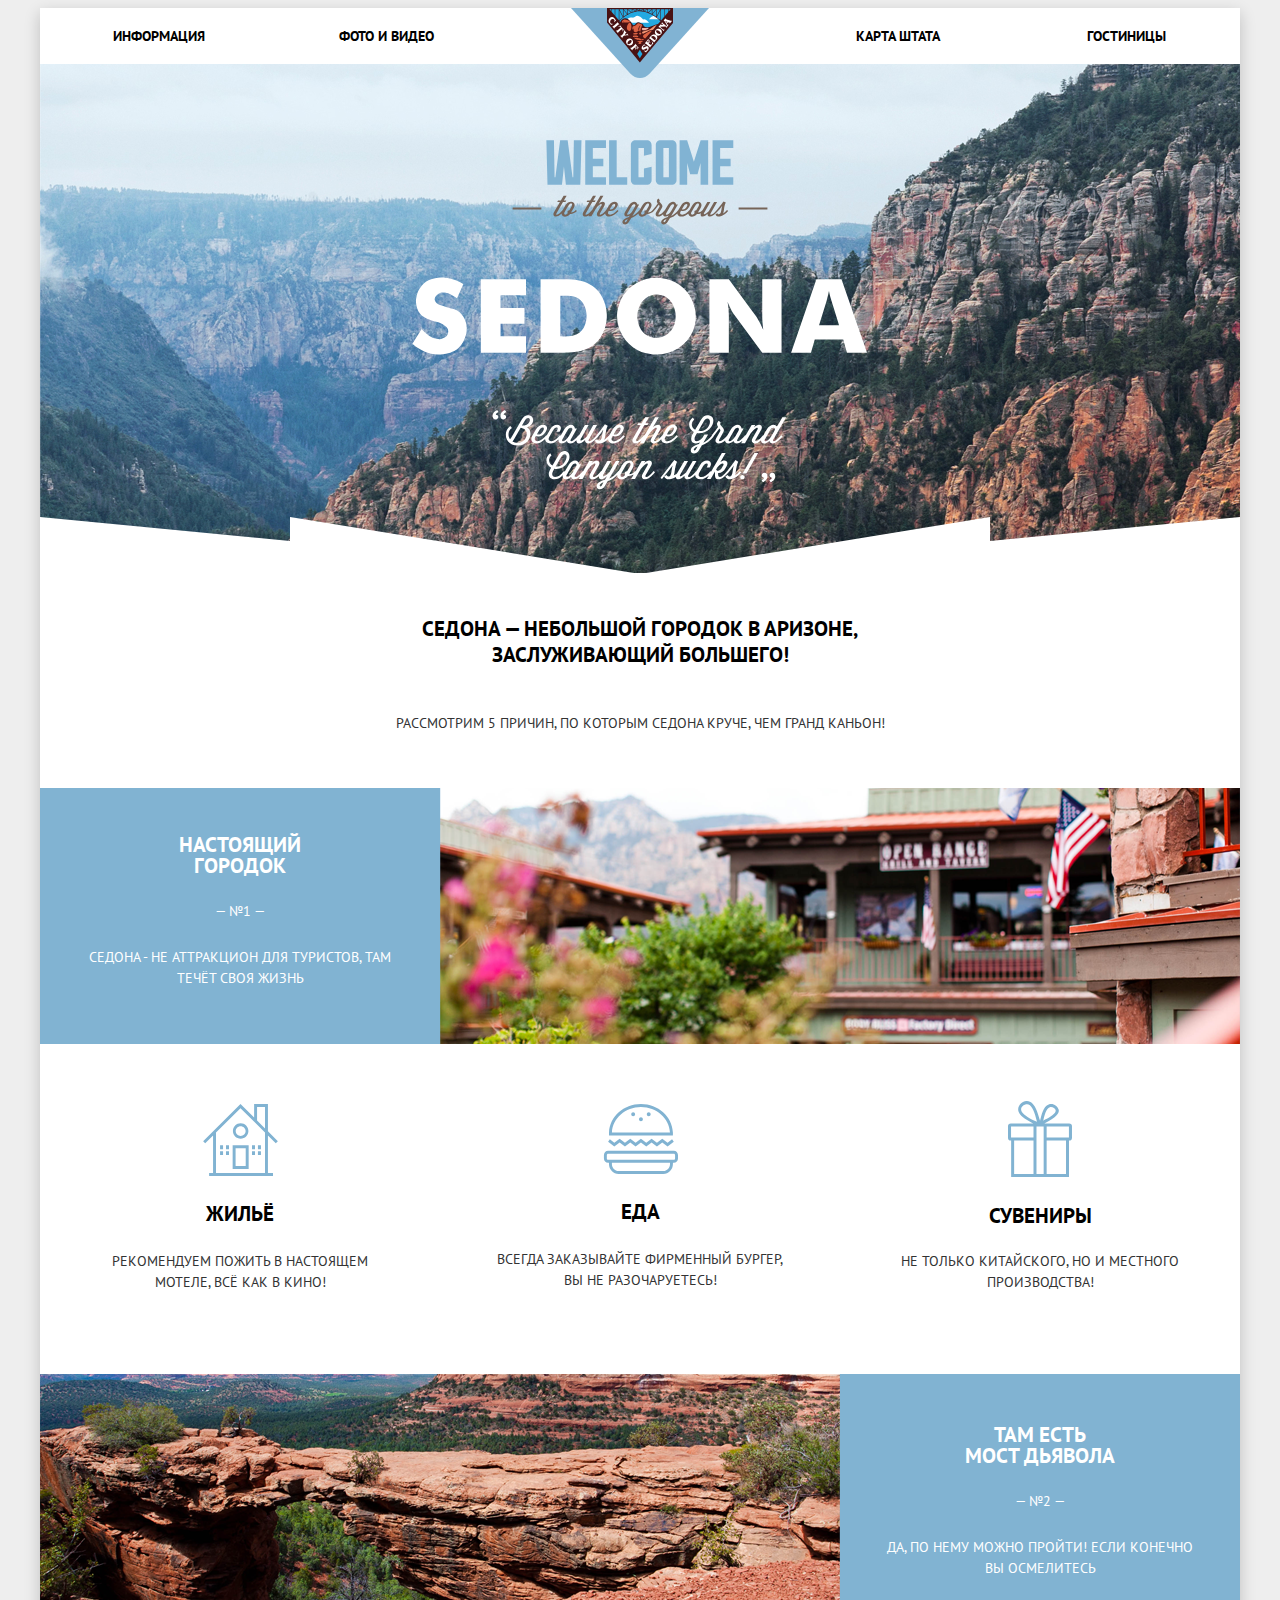
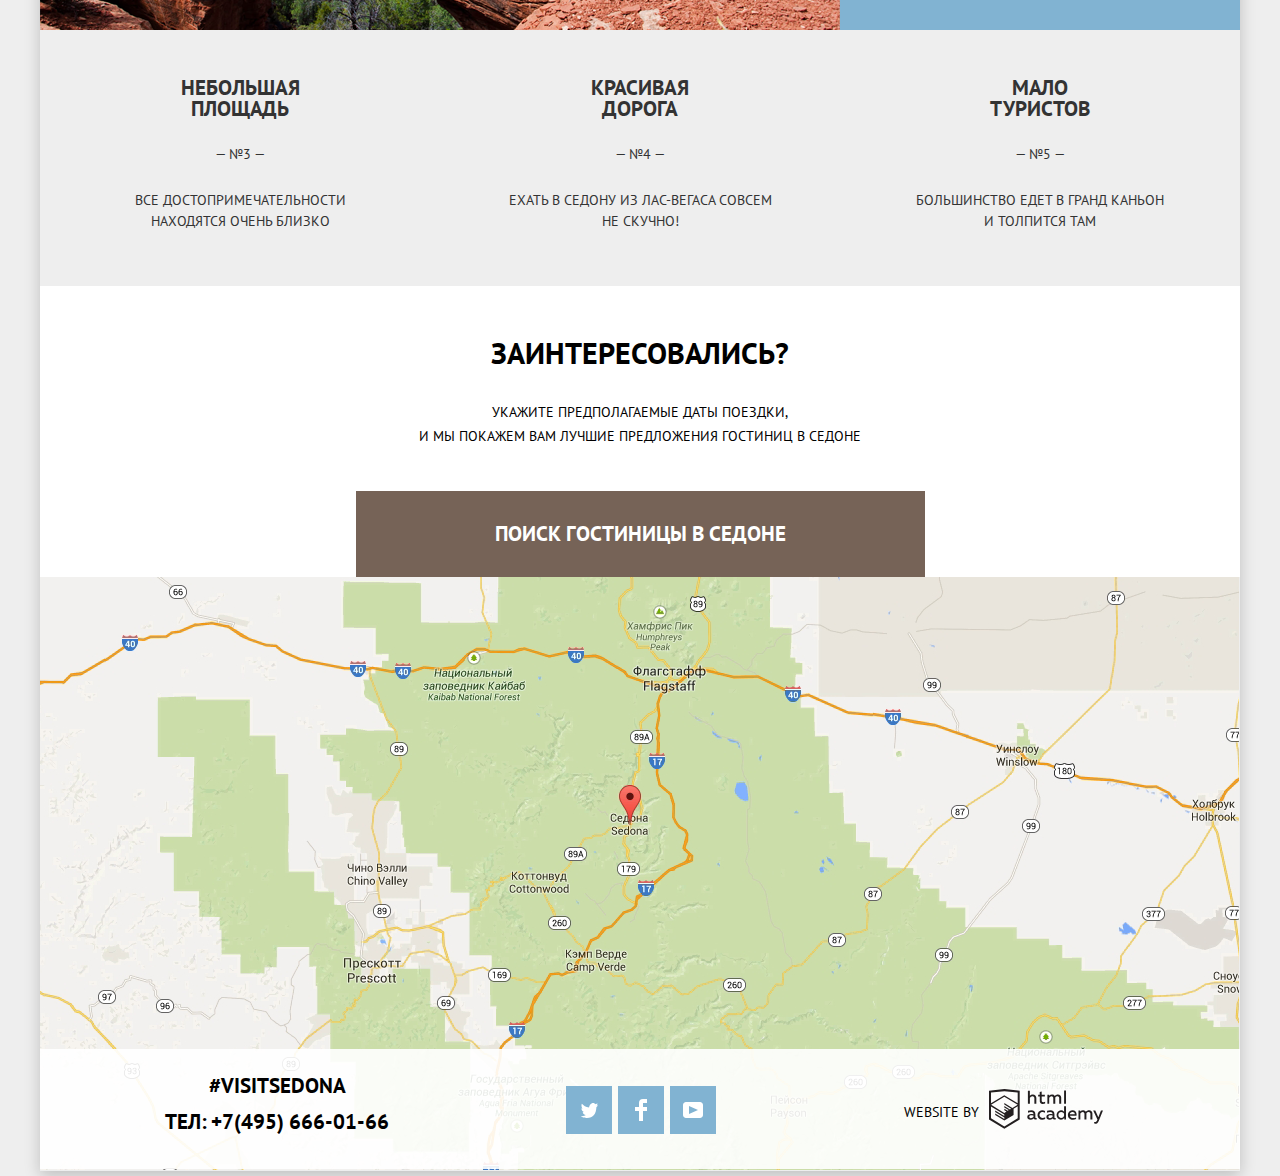
==== commit 4396f983: "Изменения после первой защиты #2" ====
--- a/index.html
+++ b/index.html
@@ -5,7 +5,7 @@
       <title>HTML Academy: Седона</title>
       <link href="https://fonts.googleapis.com/css2?family=PT+Sans:wght@400;700&display=swap" rel="stylesheet">
       <link href="css/normalize.min.css" rel="stylesheet">
-      <link href="css/style.css" rel="stylesheet">
+      <link href="css/style.min.css" rel="stylesheet">
    </head>
    <body class="page-body">
       <div class="shadow">
--- a/css/style.min.css
+++ b/css/style.min.css
@@ -0,0 +1 @@
+@keyframes bounce{0%{top:2090px}25%{top:2110px}50%{top:2130px}75%{top:2150px}to{top:2170px}}:root{--basic-white: #FFFFFF;--basic-white-footer: rgba(255, 255, 255, 0.9);--basic-white-opasity:rgba(255, 255, 255, 0.3);--basic-black-opasity: rgba(0, 0, 0, 0.3);--basic-blue: #81B3D2;--basic-black: #000000;--basic-black-logo: #231F20;--basic-gray-background: #EEEEEE;--basic-gray-page: #888888;--basic-gray-text: #333333;--basic-gray-form: #F2F2F2;--basic-gray-icon: #A9A9A9;--basic-brown: #766357;--basic-shadow: rgba(0, 1, 1, 0.2);--special-gray-locked: #6A6A6A;--special-gray-pointer: #ABABAB;--special-gray-arrow: #CACACA;--special-blue-guidance: #669EC0;--special-blue-push: #5496BD;--special-brown-guidance: #604E43;--special-brown-push: #503E33;--special-gray-form-guidance: #EBEBEB;--special-gray-logo-push: #BDBBBC;--special-gray-line: #E5E5E5;--special-gray-button: #666666;--special-grey-shadow: #cfcfcf}.page{margin:0;padding:0;min-width:1200px;height:100%;font-family:"PT Sans",Arial,sans-serif;font-size:14px;line-height:21px;color:var(--basic-black);text-transform:uppercase;background-color:var(--basic-gray-background)}img{max-width:100%;height:auto}a{text-decoration:none}.reset-arrows::-webkit-inner-spin-button,.reset-arrows::-webkit-outer-spin-button{-webkit-appearance:none}.reset-arrows[type=number]{-moz-appearance:textfield}.page-body{min-height:100%;display:grid;grid-template-rows:min-content 1fr min-content;align-content:start}.shadow{position:relative;margin-left:auto;margin-right:auto;box-shadow:0 5px 15px var(--basic-shadow)}.visually-hidden{position:absolute;width:1px;height:1px;margin:-1px;border:0;padding:0;white-space:nowrap;clip-path:inset(100%);clip:rect(0 0 0 0);overflow:hidden}.main-header{width:1200px;margin:0 auto}.main-navigation{background-color:var(--basic-white);position:relative;height:56px}.site-navigation{list-style:none;margin:0;display:flex;justify-content:space-around;padding:15px 0 0}.site-navigation li{font-weight:700;font-size:14px;line-height:26px;color:var(--basic-black);width:100px;text-align:center;align-items:center}.site-navigation li:first-child{margin-left:5px}.site-navigation li:nth-child(3){margin-left:284px}.site-navigation .activ,.site-navigation .activ:hover{color:var(--basic-brown)}.main-logo{display:block;top:0;display:flex;justify-content:center;position:absolute;left:50%;transform:translateX(-50%)}.site-navigation a{color:var(--basic-black)}.site-navigation a:hover{color:var(--basic-blue)}.welcome-img{background-image:url(../img/background-photo.jpg);background-position:center;background-repeat:no-repeat;background-color:var(--basic-gray-page);width:1200px;height:509px;text-align:center}.sedona-logo{margin-top:76px;margin-bottom:21px}.welcome-block{position:bottom}.main-container{width:1200px;margin:0 auto}.reason-block{width:1200px;height:215px}.container-feature{background-color:var(--basic-white);display:flex;flex-direction:column}.reasons,.slogan{line-height:26px;text-align:center}.slogan{font-weight:700;font-size:21px;margin-top:43px;margin-bottom:42px}.reasons{font-size:14px;color:var(--basic-gray-text)}.container-first,.container-second{height:256px;box-sizing:border-box;background-color:var(--basic-blue);color:var(--basic-white)}.first{display:grid;grid-template-columns:1fr 1fr 1fr}.reason-first{display:block;height:256px;box-sizing:border-box;grid-column-start:1;grid-column-end:2;padding:25px 40px 0}.sity-foto-1{grid-column-start:2;grid-column-end:4}.feature-list,.header-item{text-align:center;line-height:21px}.feature-list{list-style:none;margin:0;padding:0;display:grid;grid-template-columns:1fr 1fr 1fr;color:var(--basic-gray-text);font-size:14px}.header-item{color:var(--basic-black);font-size:21px;font-weight:700;margin-bottom:27px}.feature-item-3 p:first-of-type{margin-bottom:25px}.feature-item-1{grid-column-start:1;grid-column-end:2}.feature-item-2{grid-column-start:2;grid-column-end:3}.feature-item-3{grid-column-start:3;grid-column-end:4}.feature-item-1,.feature-item-2,.feature-item-3{padding:57px}.feature-item-1,.feature-item-2{margin-top:3px}.container-second{display:grid;grid-template-columns:1fr 1fr 1fr;grid-column-start:1;grid-column-end:4;grid-row-start:3;grid-row-end:4}.second{grid-column-start:3;grid-column-end:4;padding:29px 40px 0}.sity-foto-2{grid-column-start:1;grid-column-end:3}.reasons-list{list-style:none;margin:0;padding:0;display:grid;grid-template-columns:1fr 1fr 1fr;grid-template-rows:256px 330px 256px 256px;grid-row-gap:0}.container-first{grid-column-start:1;grid-column-end:4;grid-row-start:1;grid-row-end:3}.reasons-fifth,.reasons-fourth,.reasons-third{grid-column-start:1;grid-column-end:2;grid-row-start:4;grid-row-end:5}.reasons-fifth,.reasons-fourth{grid-column-start:2;grid-column-end:3}.reasons-fifth{grid-column-start:3;grid-column-end:4}.first h3,.first p,.header-reasons,.second h3,.second p{font-size:21px;line-height:21px;text-align:center;margin-bottom:25px}.first p,.header-reasons,.second p{font-size:14px}.header-reasons{font-size:21px;font-weight:700;color:var(--basic-black)}.reasons-fifth p,.reasons-fourth p,.reasons-third p{line-height:21px;text-align:center;color:var(--basic-gray-text);margin-bottom:25px}.reasons-fifth,.reasons-fourth,.reasons-third{padding:26px 65px;background-color:var(--basic-gray-background)}.container-reservation{text-align:center;background-color:var(--basic-white);width:1200px;min-height:291px;display:flex;flex-wrap:wrap;justify-content:center}.container-reservation h2,.container-reservation p{line-height:24px;text-align:center;color:var(--basic-black)}.container-reservation h2{font-size:30px;padding:30px 320px 0;margin-bottom:20px}.container-reservation p{font-size:14px;padding:15px 340px 0;margin-top:0}.booking-form{margin-top:29px}.booking-window,.search-form input{text-transform:uppercase;font-size:14px;line-height:26px;font-weight:700}.booking-window{background-color:var(--basic-white);width:568px;height:395px;box-shadow:0 7px 15px var(--basic-black-opasity);position:absolute;left:50%;transform:translateX(-50%);z-index:1;visibility:hidden}.modal-show{visibility:visible;animation:bounce .2s}.search-form{display:flex;flex-wrap:wrap;justify-content:space-between;align-items:flex-start}.form-window{padding:45px}.search-form input{background-color:var(--basic-gray-form);border:2px solid var(--basic-white)}.search-form input:hover{background-color:var(--special-gray-form-guidance)}.search-form input:focus{border:2px solid var(--special-gray-line);background-color:var(--basic-white)}.check-date-1,.check-date-2{display:inline-flex;vertical-align:middle;flex-wrap:wrap;position:relative;padding-top:5px}.check-date-1{padding-bottom:20px}.check-date-1 label{padding-top:10px}.check-date-2 label{padding-top:7px}.calendar{position:absolute;right:4px;top:15px;border:0;outline:0;background:0 0}.check-in-date,.check-out-date{width:349px;height:42px;border:0;outline:0;box-sizing:border-box}.check-in-date{margin-left:22px;margin-top:3px}.check-out-date{margin-left:20px;padding-left:11px}.check-in-date{padding-left:13px}.minus-button,.plus-button{border:0;outline:0}.calendar:focus,.minus-button:focus,.plus-button:focus{outline:1px solid var(--basic-black)}.minus-button{padding-bottom:5px}.calendar:hover path{fill:var(--basic-black)}.calendar:active path{fill:var(--basic-blue)}.adults-children{display:inline-flex;vertical-align:middle;flex-wrap:wrap;justify-content:space-between;margin-top:28px;width:460px}.adults-children label{margin-top:5px}.adults-children label:first-of-type{margin-right:12px}.adults-children label:last-of-type{margin-left:25px}.minus-plus{display:flex;justify-content:center}.minus-button:hover path{fill:var(--basic-black)}.minus-button:active path{fill:var(--basic-blue)}.plus-button:hover path{fill:var(--basic-black)}.plus-button:active path{fill:var(--basic-blue)}.adults-children input{width:38px;height:38px;text-align:center;box-sizing:border-box;outline:0;border:0}.minus-button,.plus-button{width:38px;height:38px;background-color:var(--basic-gray-form)}.search-button{border:0;outline:0;background-color:var(--basic-brown);display:inline-block;font-weight:700;font-size:21px;line-height:26px;text-align:center;text-transform:uppercase;color:var(--basic-white);vertical-align:middle;padding:30px 139px}.search-button:hover{background-color:var(--special-brown-guidance)}.search-button:active{background-color:var(--special-brown-push);color:rgb(225,225,225,0,3)}.search-button:focus{outline:2px solid var(--basic-blue)}.find{border:0;outline:0;font-weight:700;font-size:21px;line-height:26px;align-items:center;text-align:center;text-transform:uppercase;color:var(--basic-white);background-color:var(--basic-blue);width:458px;height:58px;display:inline-flex;vertical-align:middle;flex-wrap:wrap;justify-content:center;margin-top:54px}.find:hover{background-color:var(--special-blue-guidance)}.find:active{background-color:var(--special-blue-push);color:rgb(225,225,225,0,3)}.find:focus{outline:1px solid var(--basic-black)}.filter{background-image:url(../img/background.png);background-position:center;background-repeat:no-repeat;background-color:var(--basic-gray-page);min-height:217px;display:flex;flex-wrap:wrap;justify-content:space-between;padding-right:70px;padding-left:69px}.infrastructure{padding-top:10px}.infrastructure h3{font-weight:700;font-size:16px;margin-left:3px}.hotel-type h3,.hotel-type li,.infrastructure h3,.infrastructure li{line-height:21px;text-transform:uppercase;color:var(--basic-white)}.hotel-type h3{font-weight:700;font-size:16px;margin-left:1px}.hotel-type ul,.infrastructure ul{list-style:none;margin:0;padding:8px 0 0 43px}.hotel-type li,.infrastructure li{font-size:14px;padding-bottom:25px}.filter-option label,.hotel-type label{position:relative;display:block}.filter-input-checkbox+label::before{content:"";position:absolute;left:-41px;top:0;width:23px;height:23px;background-image:url(../img/checkbox-off.svg)}.filter-input-checkbox:checked+label::before{content:"";position:absolute;left:-41px;top:0;width:27px;height:23px;background-image:url(../img/checkbox-on.svg)}.filter-input-checkbox:focus+label{outline:1px solid var(--basic-white-opasity)}.hotel-type{padding-top:10px;padding-right:230px}.filter-item{padding:0;border:0;margin:25px 1px 0 0}.filter-item legend{font-weight:700;font-size:16px;line-height:21px;text-transform:uppercase;color:var(--basic-white);margin-bottom:12px}.range-filter{width:317px}.range-controls .scale{height:2px;background:var(--basic-white-opasity);margin-bottom:20px}.max-price::after,.range-controls .bar{width:80%;height:2px;background:var(--basic-white)}.range-controls{position:relative;padding-top:20px}.range-controls .toggle{position:absolute;top:12px;left:0;width:4px;height:4px;padding:0;border:8px solid var(--basic-white);background-color:var(--special-gray-pointer);border-radius:50%;box-shadow:0 2px 1px 0 var(--special-grey-shadow)}.toggle:hover{transform:scaleX(1.2) scaleY(1.2)}.range-controls .toggle-min{left:0}.range-controls .toggle-max{left:253px}.filter-item input{border:0;outline:0;background:0 0;display:inline-block;vertical-align:baseline;width:50px;height:30px}.price{border:2px solid var(--basic-white);border-radius:2px;padding:0 31px;display:flex;flex-wrap:wrap;justify-content:flex-start}.filter-item input,.price label{text-align:left;text-transform:uppercase;font-size:14px;line-height:21px;color:var(--basic-white)}.min-price{padding-left:33px}.max-price{position:relative;padding-left:74px}.max-price input,.min-price input{cursor:pointer}.max-price::after{content:"";position:absolute;top:6px;left:20px;width:2px;height:22px}.show{border:2px solid var(--basic-white);border-radius:2px;background:0 0;width:137px;height:36px;font-size:14px;line-height:21px;align-items:center;text-transform:uppercase;color:var(--basic-white);position:absolute;left:85px;top:54px}.search-result,.show:hover{background-color:var(--basic-white)}.show:hover{color:var(--basic-black)}.search-result{height:86px;padding-left:73px;padding-right:73px}.search-field{display:flex;justify-content:space-between;align-content:center}.search-result h3{text-align:left;font-size:21px;line-height:26px;font-weight:700;color:var(--basic-black);padding-top:9px}.search-result p{font-size:12px;line-height:18px;color:var(--basic-black);padding-top:20px;padding-left:46px}.search-result ul{list-style:none;margin:0;text-align:center;display:flex;padding:30px 0 0 40px}.search-result li:not(:first-child){padding-left:35px}.search-result-category{flex-grow:1}.hotel-name:hover,.search-result-category .activ-category,.search-result-category a:hover{color:var(--basic-blue)}.search-result-category a{font-size:12px;line-height:18px;color:var(--basic-black);opacity:.5;border-bottom:1px dashed var(--basic-blue);flex-grow:1}.search-result-category a:active{color:var(--basic-black);opacity:1;border-bottom:none}.arrow{padding-top:35px}.arrow a:first-child{padding-right:9px}.arrow-1:hover path,.arrow-2:hover path{fill:var(--basic-black)}.academy-link:hover path,.arrow-1:active path,.arrow-2:active path{fill:var(--basic-blue)}.hotels{background-color:var(--basic-white);display:flex;flex-direction:column;flex-grow:1}.hotels ul{list-style:none;padding:0;margin:0}.hotel-name{font-weight:700;font-size:21px;line-height:26px;color:var(--basic-black)}.hotel-name:active{color:var(--basic-black-opasity)}.hotels p{font-size:14px;line-height:21px;color:var(--basic-gray-text)}.hotels-list-1,.hotels-list-2,.hotels-list-3{display:flex;justify-content:space-between;min-height:150px;border-top:1px solid var(--special-gray-line)}.hotels-list-3{border-bottom:1px solid var(--special-gray-line)}.hotel-img-1,.hotel-img-2,.hotel-img-3{padding-top:30px;padding-left:73px}.hotels-description-1,.hotels-description-2,.hotels-description-3{flex-grow:1;align-items:center;padding-top:24px;padding-left:29px}.description-button{display:flex;flex-wrap:wrap;flex-direction:row}.description-button-1 p,.description-button-2 p{margin:7px 0 15px}.more,.reserve{font-size:14px;line-height:21px;font-weight:700;color:var(--basic-white);background-color:var(--basic-blue);padding:3px 16px;display:block;text-align:center;margin:0 7px 0 0}.more:hover,.socials-list a:hover{background-color:var(--special-blue-guidance)}.more:active,.socials-list a:active{background-color:var(--special-blue-push)}.more:active{color:var(--basic-white-opasity)}.reserve{background-color:var(--basic-brown);padding:3px 17px;margin:8px 0 0}.reserve:hover{background-color:var(--special-brown-guidance)}.reserve:active{color:var(--basic-white-opasity);background-color:var(--special-brown-push)}.stars-rating-1{height:27px;display:flex;flex-wrap:wrap;justify-content:space-between;margin-top:25px}.stars-rating-2{width:66px}.stars-rating-2,.stars-rating-3{height:27px;display:flex;flex-wrap:wrap;justify-content:space-between;margin-top:25px}.stars-rating-1{width:90px;margin-left:20px}.stars-rating-2{margin-left:40px}.stars-rating-3{width:40px;margin-left:70px}.rating-1,.rating-2,.rating-3{font-size:14px;line-height:21px;padding:3px 13px;text-align:center;margin-top:41px;background-color:var(--basic-gray-form)}.rating-hotels{margin-right:70px}.container-map{text-align:center;position:relative;width:1199px;height:594px}.container-map iframe{position:absolute;left:0;top:0}.footer-container{text-align:center;background-color:var(--basic-white-footer);width:1200px;min-height:120px;margin:0 auto;display:flex;justify-content:space-around;align-items:flex-start}.index-footer{margin-top:-122px;position:absolute;z-index:1}.contacts,.contacts a{font-size:21px;text-decoration:none;font-weight:700}.contacts{padding:19px 73px}.contacts a{margin-left:4px}.contacts,.contacts a,.contacts p,.copyright p{line-height:26px;color:var(--basic-black)}.contacts p{font-size:21px;margin-bottom:10px;margin-top:5px}.socials{width:150px;padding:37px 83px 0 0}.socials-list{list-style:none;padding:0;margin:0;display:flex;flex-wrap:wrap;justify-content:space-between}.socials-list a:active{fill-opacity:0,5}.social-button{display:flex;align-items:center;justify-content:center;width:46px;height:48px;background-color:var(--basic-blue);color:inherit}.social-button path{margin-top:20px}.copyright{text-align:center;padding:40px 85px 0 0}.copyright p{font-size:14px;vertical-align:middle;margin-right:10px;margin-top:10px}.academy-link:active path{fill:var(--special-gray-logo-push)}.copyright-link{display:flex;box-sizing:border-box}